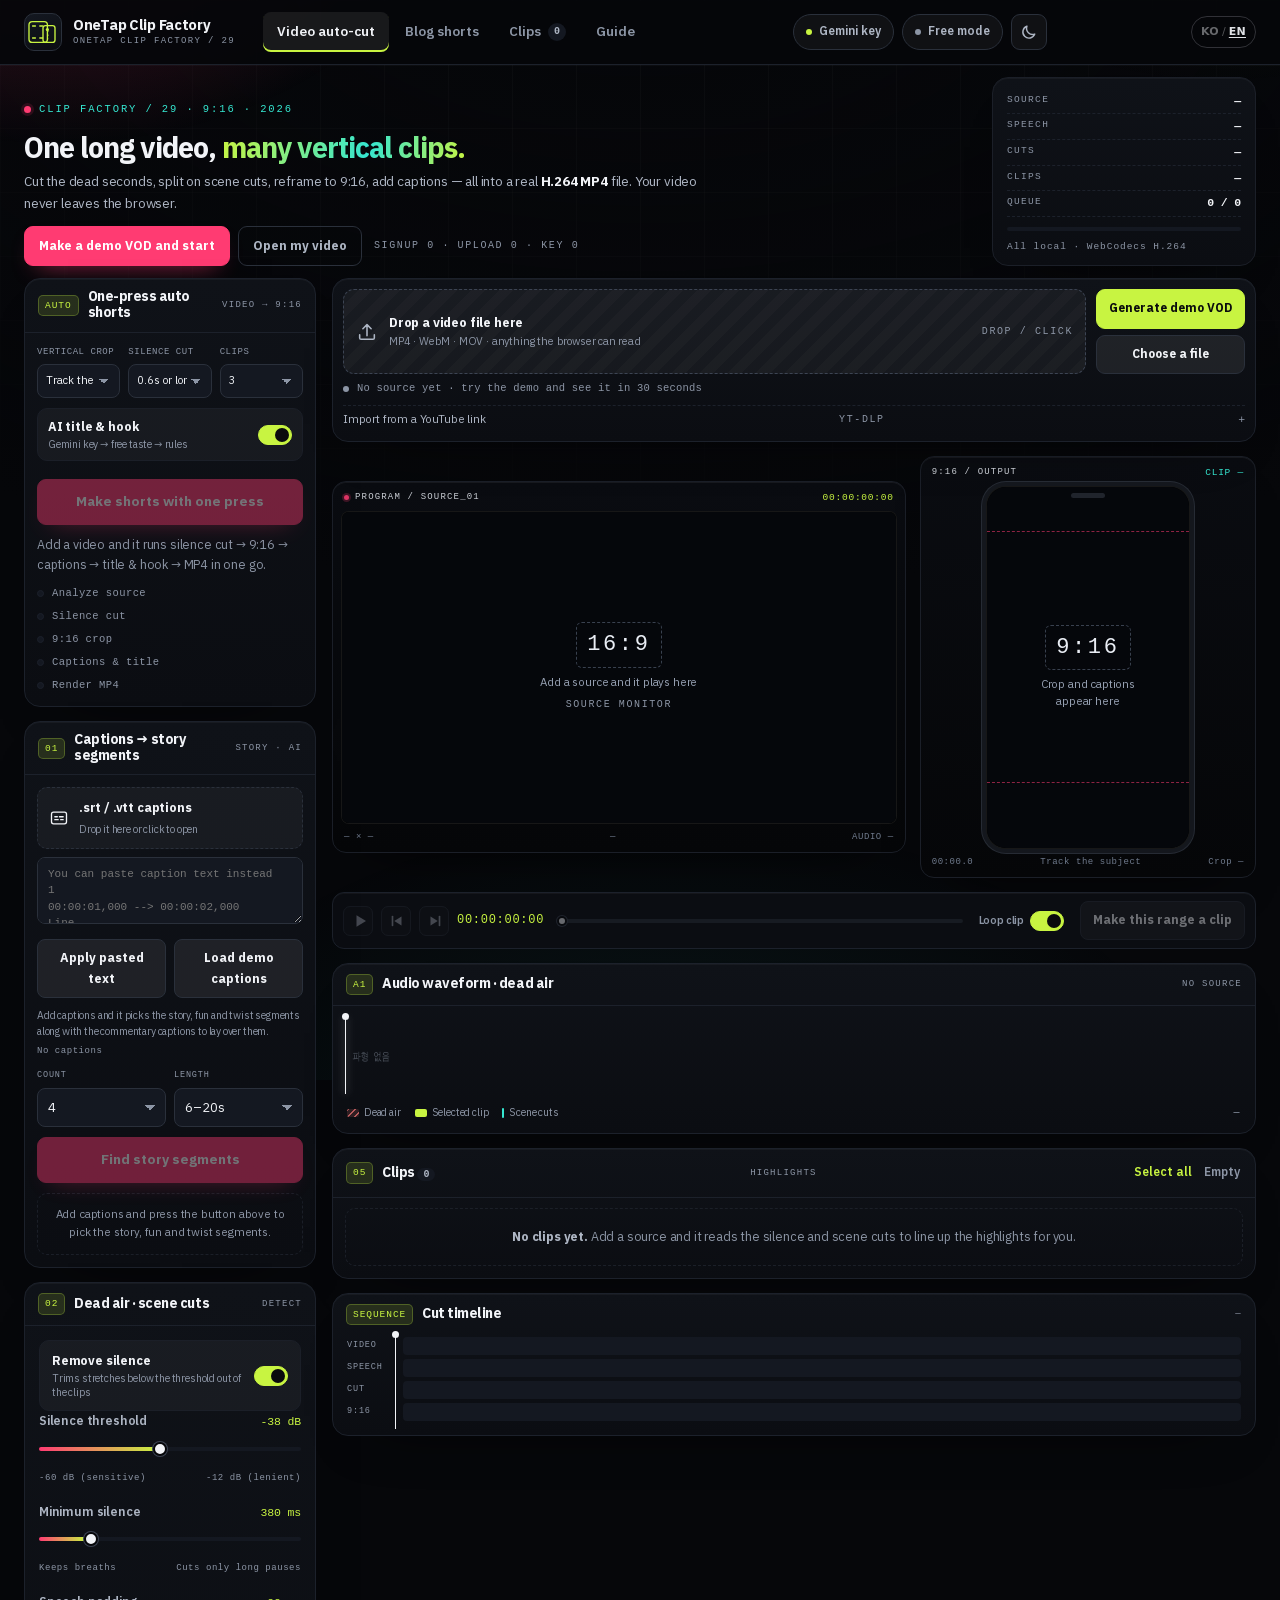
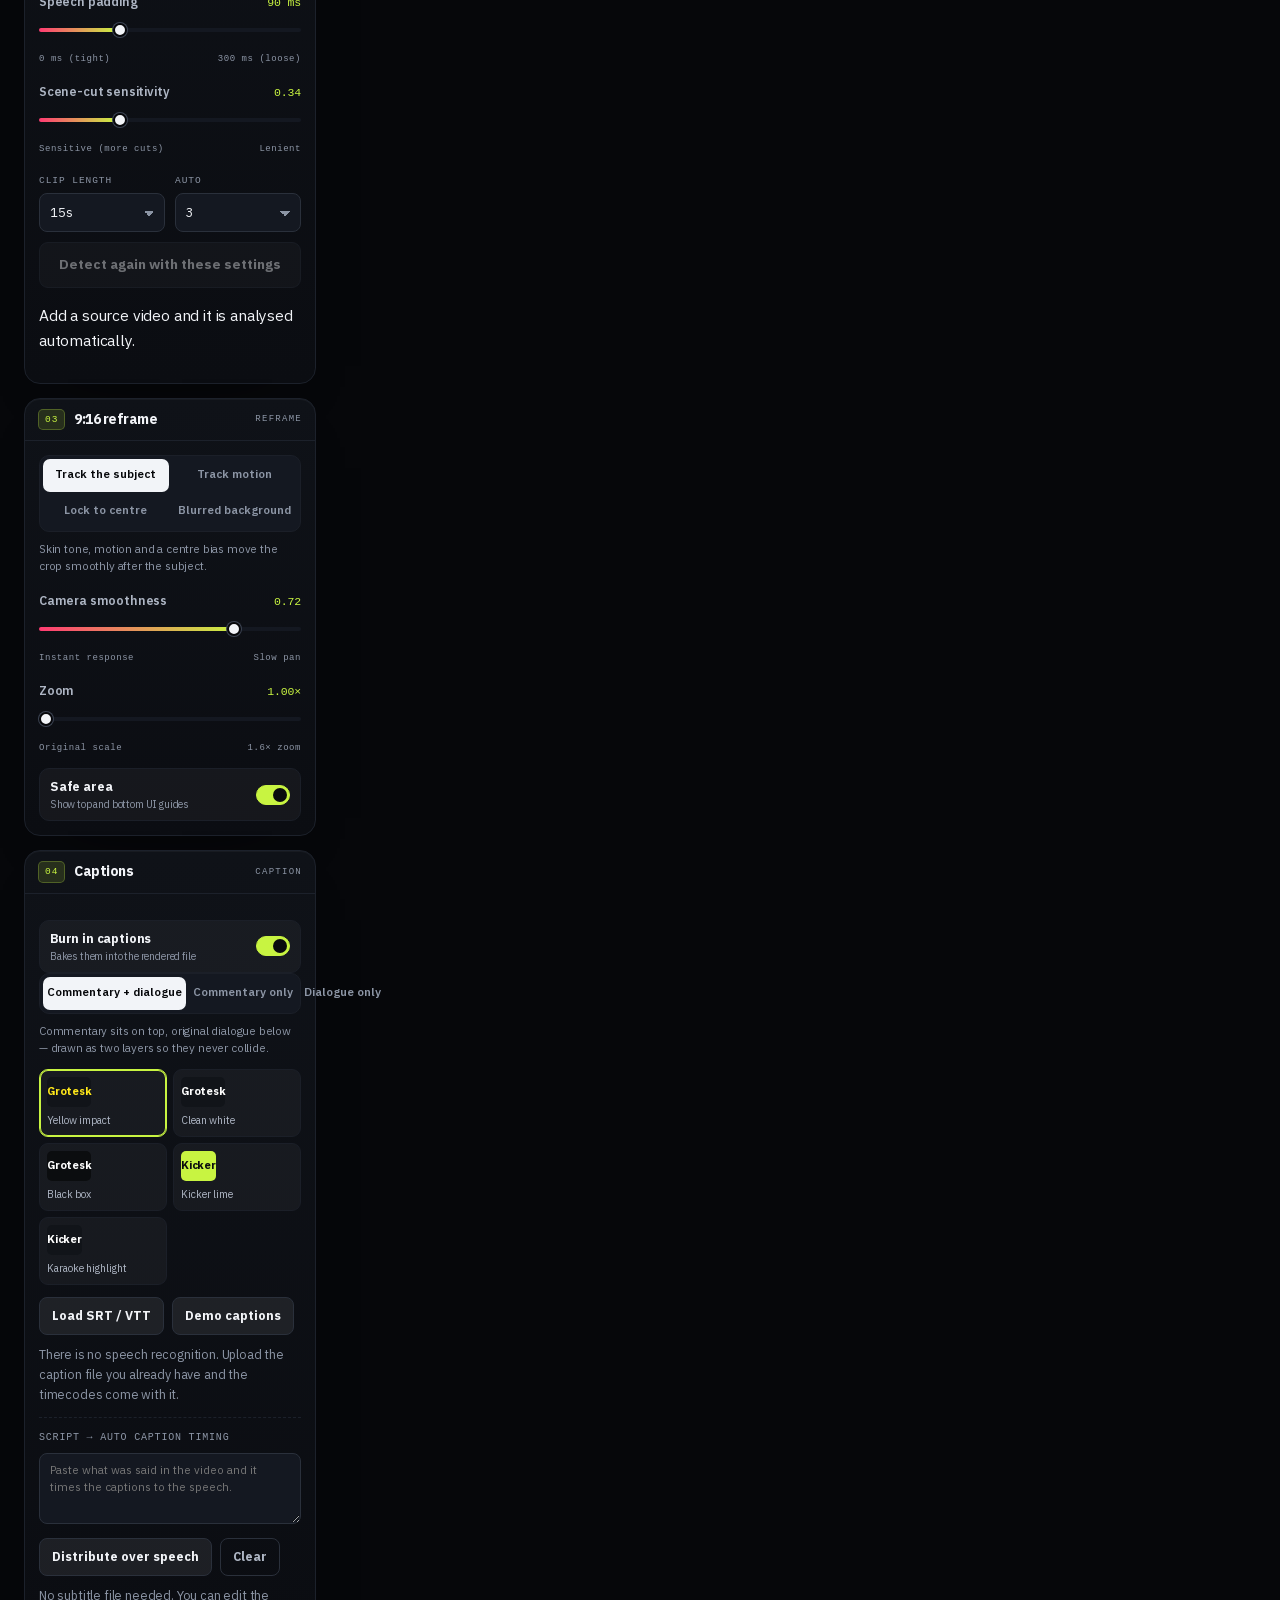
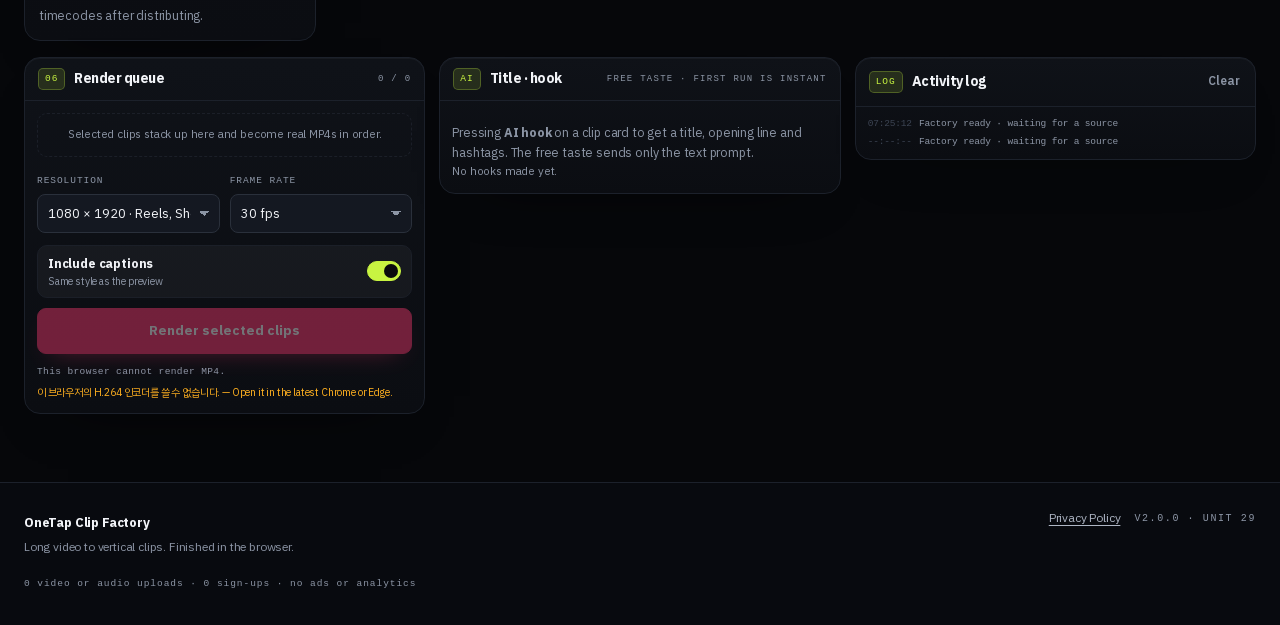
==== index.html @ bd042c99 "feat(v2): 영상 원버튼 자동컷 + 블로그→카드 쇼츠 - 모드 A(영상 자동컷): 무음 자동 컷·9:16(피사체/중앙/블러 배경)·대본→자막 배분·   카라오케 자막·AI 제" ====
<!DOCTYPE html>
<html lang="ko" data-theme="dark" data-design="factory-console.v1">
<head>
<meta charset="utf-8" />
<meta name="viewport" content="width=device-width, initial-scale=1, viewport-fit=cover" />
<title>원탭 클립 팩토리 — 영상 자동컷 · 블로그 → 9:16 숏폼 쇼츠</title>
<meta name="description" content="영상 하나면 무음 컷·9:16 리프레임·카라오케 자막까지 자동으로 9:16 숏폼 MP4 여러 개를, 블로그 URL 하나면 5장면 카드 쇼츠를 만들어 주는 브라우저 완결 도구. 내 무료 Gemini 키·Fish Audio 성우 더빙은 선택. 가입 없음, 영상 서버 전송 없음." />
<meta name="theme-color" content="#06070A" />
<meta name="color-scheme" content="dark light" />
<link rel="canonical" href="https://marcj81.github.io/onetap-clip-factory/" />
<link rel="icon" href="favicon.svg" type="image/svg+xml" />
<link rel="stylesheet" href="styles.css" />
<script type="application/ld+json">
{"@context":"https://schema.org","@type":"WebApplication","name":"원탭 클립 팩토리","applicationCategory":"MultimediaApplication","operatingSystem":"Web","offers":{"@type":"Offer","price":"0","priceCurrency":"KRW"},"description":"긴 영상을 무음 제거·장면 컷 감지·9:16 피사체 추적 리프레임·자막과 함께 여러 개의 숏폼 MP4(H.264)로 뽑는 브라우저 완결 도구. 자막을 넣으면 AI가 스토리·재미 구간을 추천하고 해설 자막을 새로 쓰며, 서버 전송 없이 동작합니다.","inLanguage":"ko"}
</script>
</head>
<body>
<a class="skip-link" href="#main">본문으로 바로가기</a>

<header class="topbar">
  <div class="topbar-inner">
    <a class="brand" href="#factory" data-tab-link="factory" aria-label="원탭 클립 팩토리 홈">
      <span class="brand-mark" aria-hidden="true">
        <svg viewBox="0 0 40 40" width="32" height="32">
          <rect x="2.5" y="7" width="23" height="26" rx="4" fill="none" stroke="currentColor" stroke-width="1.7" />
          <rect x="20" y="12" width="15" height="21" rx="3" fill="none" stroke="currentColor" stroke-width="1.7" />
          <path d="M7 12.5h3.5M7 27.5h3.5M16 12.5h3.5M16 27.5h3.5" stroke="currentColor" stroke-width="1.7" stroke-linecap="round" />
          <path d="M26 18v11" stroke="currentColor" stroke-width="1.4" stroke-dasharray="2 3" />
          <circle cx="25.5" cy="17" r="2" fill="currentColor" />
        </svg>
      </span>
      <span class="brand-text">
        <strong>원탭 클립 팩토리</strong>
        <small>ONETAP CLIP FACTORY / 29</small>
      </span>
    </a>

    <nav class="tabs" role="tablist" aria-label="주요 화면">
      <button class="tab is-active" role="tab" aria-selected="true" aria-controls="view-factory" id="tab-factory" data-tab="factory">영상 자동컷</button>
      <button class="tab" role="tab" aria-selected="false" aria-controls="view-blog" id="tab-blog" data-tab="blog">블로그 쇼츠</button>
      <button class="tab" role="tab" aria-selected="false" aria-controls="view-clips" id="tab-clips" data-tab="clips">클립 <span class="tab-count" id="tab-clip-count">0</span></button>
      <button class="tab" role="tab" aria-selected="false" aria-controls="view-guide" id="tab-guide" data-tab="guide">가이드</button>
    </nav>

    <div class="top-actions">
      <button type="button" class="pro-badge key-badge" id="btn-gemini" aria-haspopup="dialog" title="내 무료 Gemini 키">
        <span class="dot" aria-hidden="true"></span>
        <span id="gemini-badge-label">Gemini 키</span>
      </button>
      <button type="button" class="pro-badge" id="btn-pro-badge" aria-haspopup="dialog" title="Pro 연결 상태">
        <span class="dot" aria-hidden="true"></span>
        <span id="pro-badge-label">무료 모드</span>
      </button>
      <button type="button" class="icon-btn" id="btn-theme" aria-label="라이트 모드로 전환" title="라이트/다크">
        <svg class="ico-sun" viewBox="0 0 20 20" width="18" height="18" aria-hidden="true"><circle cx="10" cy="10" r="3.6" fill="none" stroke="currentColor" stroke-width="1.6"/><path d="M10 2v2M10 16v2M2 10h2M16 10h2M4.3 4.3l1.4 1.4M14.3 14.3l1.4 1.4M15.7 4.3l-1.4 1.4M5.7 14.3l-1.4 1.4" stroke="currentColor" stroke-width="1.5" stroke-linecap="round"/></svg>
        <svg class="ico-moon" viewBox="0 0 20 20" width="18" height="18" aria-hidden="true"><path d="M16.4 12.3A6.8 6.8 0 0 1 7.7 3.6a6.8 6.8 0 1 0 8.7 8.7z" fill="none" stroke="currentColor" stroke-width="1.6" stroke-linejoin="round"/></svg>
      </button>
    </div>
  </div>
</header>

<main id="main" tabindex="-1">

  <!-- ══════════════════════ 공장 ══════════════════════ -->
  <section class="view is-active" id="view-factory" role="tabpanel" aria-labelledby="tab-factory">

    <div class="factory-head">
      <div class="head-copy">
        <p class="kicker"><span class="live-dot" aria-hidden="true"></span> CLIP FACTORY / 29 · 9:16 · 2026</p>
        <h1>긴 영상 하나, <em>세로 클립 여러 개.</em></h1>
        <p class="lead">죽은 초를 지우고, 장면 컷으로 나누고, 9:16으로 따라잡고, 자막까지 — 실제 <strong>H.264 MP4</strong>로. 영상은 브라우저를 떠나지 않습니다.</p>
        <div class="head-cta">
          <button type="button" class="btn btn-primary" id="btn-demo-hero">데모 VOD 만들고 시작</button>
          <button type="button" class="btn btn-ghost" id="btn-pick-hero">내 영상 열기</button>
          <span class="mono-label">SIGNUP 0 · UPLOAD 0 · KEY 0</span>
        </div>
      </div>

      <div class="head-ticker" aria-hidden="true">
        <div class="ticker-row"><span>SOURCE</span><b id="tick-source">—</b></div>
        <div class="ticker-row"><span>SPEECH</span><b id="tick-speech">—</b></div>
        <div class="ticker-row"><span>CUTS</span><b id="tick-cuts">—</b></div>
        <div class="ticker-row"><span>CLIPS</span><b id="tick-clips">—</b></div>
        <div class="ticker-row"><span>QUEUE</span><b id="tick-queue">0 / 0</b></div>
        <div class="ticker-bar"><i id="tick-bar"></i></div>
        <p class="ticker-note">전 과정 로컬 · WebCodecs H.264</p>
      </div>
    </div>

    <div class="workbench">

      <!-- ── 왼쪽 레일 ── -->
      <aside class="rail" aria-label="자동·스토리·감지·리프레임·자막 설정">

        <section class="panel auto-panel" id="panel-auto">
          <header class="panel-head">
            <span class="panel-no">AUTO</span>
            <h2>원버튼 자동 쇼츠</h2>
            <span class="panel-tag" id="auto-tag">영상 → 9:16</span>
          </header>
          <div class="panel-body">
            <div class="auto-grid">
              <label class="mini-field" for="sel-auto-crop">
                <span>세로 크롭</span>
                <select id="sel-auto-crop">
                  <option value="subject" selected>피사체 추적</option>
                  <option value="center">중앙 고정</option>
                  <option value="blur">블러 배경</option>
                </select>
              </label>
              <label class="mini-field" for="sel-auto-silence">
                <span>무음 컷</span>
                <select id="sel-auto-silence">
                  <option value="0">자르지 않음</option>
                  <option value="400">0.4초 이상</option>
                  <option value="600" selected>0.6초 이상</option>
                  <option value="1000">1.0초 이상</option>
                </select>
              </label>
              <label class="mini-field" for="sel-auto-count">
                <span>클립 수</span>
                <select id="sel-auto-count">
                  <option value="2">2개</option>
                  <option value="3" selected>3개</option>
                  <option value="5">5개</option>
                </select>
              </label>
            </div>
            <label class="switch-row compact" for="tg-auto-ai">
              <span class="switch-copy"><strong>AI 제목·훅</strong><small>Gemini 키 → 무료 맛보기 → 규칙</small></span>
              <input type="checkbox" id="tg-auto-ai" class="switch" checked />
              <span class="switch-ui" aria-hidden="true"></span>
            </label>
            <button type="button" class="btn btn-primary btn-block" id="btn-auto-run" disabled>원버튼으로 쇼츠 만들기</button>
            <p class="hint" id="auto-hint">영상을 넣으면 무음 컷 → 9:16 → 자막 → 제목·훅 → MP4까지 한 번에 갑니다.</p>
            <ol class="auto-steps" id="auto-steps">
              <li data-step="analyze"><i aria-hidden="true"></i><span>원본 분석</span></li>
              <li data-step="cut"><i aria-hidden="true"></i><span>무음 컷</span></li>
              <li data-step="crop"><i aria-hidden="true"></i><span>9:16 크롭</span></li>
              <li data-step="text"><i aria-hidden="true"></i><span>자막·제목·훅</span></li>
              <li data-step="render"><i aria-hidden="true"></i><span>MP4 렌더</span></li>
            </ol>
          </div>
        </section>

        <section class="panel story-panel" id="panel-story">
          <header class="panel-head">
            <span class="panel-no">01</span>
            <h2>자막 → 스토리 구간</h2>
            <span class="panel-tag" id="story-tag">STORY · AI</span>
          </header>
          <div class="panel-body">
            <div class="story-drop" id="story-drop" tabindex="0" role="button" aria-label="자막 파일 열기. 클릭하거나 .srt·.vtt 파일을 끌어다 놓으세요.">
              <svg viewBox="0 0 24 24" width="20" height="20" aria-hidden="true"><rect x="3" y="5" width="18" height="14" rx="2.5" fill="none" stroke="currentColor" stroke-width="1.6"/><path d="M7 14h4M14 14h3M7 10.5h3M12.5 10.5h4.5" stroke="currentColor" stroke-width="1.6" stroke-linecap="round"/></svg>
              <span class="dz-copy"><strong>.srt / .vtt 자막</strong><small>끌어다 놓기 · 눌러서 열기</small></span>
            </div>
            <input type="file" id="story-file" accept=".srt,.vtt,text/vtt,text/plain" hidden />
            <textarea id="story-text" rows="3" spellcheck="false" placeholder="자막 텍스트를 붙여넣어도 됩니다&#10;1&#10;00:00:01,000 --&gt; 00:00:02,000&#10;대사"></textarea>
            <div class="btn-row">
              <button type="button" class="btn btn-soft btn-sm" id="btn-story-text">붙여넣기 적용</button>
              <button type="button" class="btn btn-soft btn-sm" id="btn-story-demo">데모 자막 불러오기</button>
            </div>
            <p class="story-status" id="story-status">자막을 넣으면 스토리·재미·반전 구간과 그 위에 얹을 해설 자막을 함께 골라 줍니다.</p>
            <span class="story-sub" id="story-sub-state">자막 없음</span>
            <div class="field-row">
              <label class="mini-field" for="sel-story-count">
                <span>개수</span>
                <select id="sel-story-count">
                  <option value="3">3개</option>
                  <option value="4" selected>4개</option>
                  <option value="5">5개</option>
                  <option value="6">6개</option>
                </select>
              </label>
              <label class="mini-field" for="sel-story-len">
                <span>길이</span>
                <select id="sel-story-len">
                  <option value="short">4~10초</option>
                  <option value="normal" selected>6~20초</option>
                  <option value="long">10~30초</option>
                </select>
              </label>
            </div>
            <button type="button" class="btn btn-primary btn-block" id="btn-story-run" disabled>AI 스토리 구간 찾기</button>
            <p class="story-fallback" id="story-fallback" hidden>무료 AI를 쓰지 못해 자막 규칙으로 초안을 만들었습니다. 문장은 다듬어 쓰세요. <button type="button" class="link-btn" id="btn-story-pro">Pro 연결</button></p>
            <div class="story-actions" id="story-actions" hidden>
              <button type="button" class="btn btn-accent btn-sm" id="btn-story-apply-all">추천 4개 클립으로 담기</button>
              <button type="button" class="link-btn muted" id="btn-story-clear">지우기</button>
            </div>
            <div class="story-result" id="story-result">
              <div class="empty-state small"><p>자막을 넣고 버튼을 누르면 추천 구간이 여기에 나옵니다.</p></div>
            </div>
          </div>
        </section>

        <section class="panel" id="panel-detect">
          <header class="panel-head">
            <span class="panel-no">02</span>
            <h2>죽은 초 · 장면 컷</h2>
            <span class="panel-tag">DETECT</span>
          </header>
          <div class="panel-body">
            <label class="switch-row" for="tg-silence">
              <span class="switch-copy"><strong>무음 제거</strong><small>임계치 아래 구간을 클립에서 뺍니다</small></span>
              <input type="checkbox" id="tg-silence" class="switch" checked />
              <span class="switch-ui" aria-hidden="true"></span>
            </label>

            <div class="field">
              <div class="field-head"><label for="rg-silence">무음 임계치</label><output id="out-silence">-38 dB</output></div>
              <input type="range" id="rg-silence" min="-60" max="-12" step="1" value="-38" />
              <div class="field-foot"><span>-60 dB (예민)</span><span>-12 dB (둔감)</span></div>
            </div>

            <div class="field">
              <div class="field-head"><label for="rg-minside">최소 무음 길이</label><output id="out-minside">380 ms</output></div>
              <input type="range" id="rg-minside" min="200" max="1200" step="20" value="380" />
              <div class="field-foot"><span>숨소리는 살림</span><span>긴 침묵만 자름</span></div>
            </div>

            <div class="field">
              <div class="field-head"><label for="rg-pad">말소리 여백</label><output id="out-pad">90 ms</output></div>
              <input type="range" id="rg-pad" min="0" max="300" step="10" value="90" />
              <div class="field-foot"><span>0 ms (타이트)</span><span>300 ms (여유)</span></div>
            </div>

            <div class="field">
              <div class="field-head"><label for="rg-scene">장면 컷 감도</label><output id="out-scene">0.34</output></div>
              <input type="range" id="rg-scene" min="0.1" max="0.9" step="0.02" value="0.34" />
              <div class="field-foot"><span>예민 (컷 많음)</span><span>둔감</span></div>
            </div>

            <div class="field-row">
              <label class="mini-field" for="sel-target">
                <span>클립 길이</span>
                <select id="sel-target">
                  <option value="8000">8초</option>
                  <option value="15000" selected>15초</option>
                  <option value="25000">25초</option>
                  <option value="35000">35초</option>
                  <option value="45000">45초</option>
                </select>
              </label>
              <label class="mini-field" for="sel-count">
                <span>자동 선택</span>
                <select id="sel-count">
                  <option value="2">2개</option>
                  <option value="3" selected>3개</option>
                  <option value="5">5개</option>
                  <option value="8">8개</option>
                </select>
              </label>
            </div>

            <button type="button" class="btn btn-soft btn-block" id="btn-redetect" disabled>설정으로 다시 감지</button>
            <p class="detect-summary" id="detect-summary">원본을 넣으면 자동으로 분석합니다.</p>
          </div>
        </section>

        <section class="panel" id="panel-reframe">
          <header class="panel-head">
            <span class="panel-no">03</span>
            <h2>9:16 리프레임</h2>
            <span class="panel-tag">REFRAME</span>
          </header>
          <div class="panel-body">
            <div class="seg" role="radiogroup" aria-label="추적 방식" id="track-modes">
              <button type="button" class="seg-btn is-active" role="radio" aria-checked="true" data-mode="subject">피사체 추적</button>
              <button type="button" class="seg-btn" role="radio" aria-checked="false" data-mode="motion">움직임 추적</button>
              <button type="button" class="seg-btn" role="radio" aria-checked="false" data-mode="center">중앙 고정</button>
              <button type="button" class="seg-btn" role="radio" aria-checked="false" data-mode="blur">블러 배경</button>
            </div>
            <p class="mode-note" id="mode-note">피부톤 + 움직임 + 중앙 가중으로 크롭 중심을 부드럽게 따라갑니다.</p>

            <div class="field">
              <div class="field-head"><label for="rg-smooth">카메라 부드러움</label><output id="out-smooth">0.72</output></div>
              <input type="range" id="rg-smooth" min="0" max="0.95" step="0.01" value="0.72" />
              <div class="field-foot"><span>즉각 반응</span><span>느긋한 팬</span></div>
            </div>

            <div class="field">
              <div class="field-head"><label for="rg-zoom">줌</label><output id="out-zoom">1.00×</output></div>
              <input type="range" id="rg-zoom" min="1" max="1.6" step="0.02" value="1" />
              <div class="field-foot"><span>원본 그대로</span><span>1.6× 확대</span></div>
            </div>

            <label class="switch-row compact" for="tg-safe">
              <span class="switch-copy"><strong>안전 영역</strong><small>상·하단 UI 가림선</small></span>
              <input type="checkbox" id="tg-safe" class="switch" checked />
              <span class="switch-ui" aria-hidden="true"></span>
            </label>
          </div>
        </section>

        <section class="panel" id="panel-caption">
          <header class="panel-head">
            <span class="panel-no">04</span>
            <h2>자막</h2>
            <span class="panel-tag">CAPTION</span>
          </header>
          <div class="panel-body">
            <label class="switch-row compact" for="tg-captions">
              <span class="switch-copy"><strong>자막 굽기</strong><small>렌더 결과에 함께 넣습니다</small></span>
              <input type="checkbox" id="tg-captions" class="switch" checked />
              <span class="switch-ui" aria-hidden="true"></span>
            </label>

            <div class="seg" id="caption-modes" role="radiogroup" aria-label="자막 표시 모드">
              <button type="button" class="seg-btn is-active" role="radio" aria-checked="true" data-cmode="both">해설+대사</button>
              <button type="button" class="seg-btn" role="radio" aria-checked="false" data-cmode="commentary">해설만</button>
              <button type="button" class="seg-btn" role="radio" aria-checked="false" data-cmode="dialogue">대사만</button>
            </div>
            <p class="mode-note" id="caption-mode-note">해설 자막은 위, 원본 대사는 아래 — 두 층이 겹치지 않게 따로 그립니다.</p>

            <div class="style-grid" id="caption-styles" role="radiogroup" aria-label="자막 스타일"></div>

            <div class="btn-row">
              <button type="button" class="btn btn-soft btn-sm" id="btn-srt-open">SRT / VTT 불러오기</button>
              <button type="button" class="btn btn-soft btn-sm" id="btn-demo-srt">데모 자막</button>
            </div>
            <input type="file" id="srt-input" accept=".srt,.vtt,text/plain" hidden />
            <p class="hint" id="caption-note">음성 인식은 넣지 않았습니다. 쓰던 자막 파일을 그대로 올리면 타임코드까지 살립니다.</p>

            <div class="script-box">
              <label class="script-label" for="ta-script">대본 → 자막 자동 배분</label>
              <textarea id="ta-script" rows="3" spellcheck="false" placeholder="영상에서 말한 대본을 붙여넣으면 말소리 구간에 맞춰 자막 타임코드를 만듭니다."></textarea>
              <div class="btn-row">
                <button type="button" class="btn btn-soft btn-sm" id="btn-script-apply">말소리 구간에 배분</button>
                <button type="button" class="btn btn-ghost btn-sm" id="btn-script-clear">지우기</button>
              </div>
              <p class="hint" id="script-status">자막 파일이 없어도 됩니다. 배분한 뒤 타임코드는 직접 고칠 수 있습니다.</p>
            </div>
          </div>
        </section>
      </aside>

      <!-- ── 가운데 스테이지 ── -->
      <div class="stage-col">

        <section class="panel source-bar" id="panel-source">
          <div class="source-main">
            <div class="dropzone" id="dropzone" tabindex="0" role="button" aria-label="영상 파일 열기. 클릭하거나 파일을 끌어다 놓으세요.">
              <svg viewBox="0 0 24 24" width="22" height="22" aria-hidden="true"><path d="M12 16V4m0 0L7.5 8.5M12 4l4.5 4.5" fill="none" stroke="currentColor" stroke-width="1.7" stroke-linecap="round" stroke-linejoin="round"/><path d="M4 15v3.5A1.5 1.5 0 0 0 5.5 20h13a1.5 1.5 0 0 0 1.5-1.5V15" fill="none" stroke="currentColor" stroke-width="1.7" stroke-linecap="round"/></svg>
              <span class="dz-copy"><strong>영상 파일을 떨어뜨리세요</strong><small>MP4 · WebM · MOV · 브라우저가 읽는 형식이면 됩니다</small></span>
              <span class="dz-hint mono-label">DROP / CLICK</span>
            </div>
            <div class="source-btns">
              <button type="button" class="btn btn-accent" id="btn-demo">데모 VOD 생성</button>
              <button type="button" class="btn btn-soft" id="btn-pick">파일 선택</button>
            </div>
          </div>
          <input type="file" id="file-input" accept="video/mp4,video/webm,video/quicktime,video/*" hidden />
          <div class="source-meta" id="src-meta">
            <span class="src-dot" aria-hidden="true"></span>
            <span id="src-state">아직 원본이 없습니다 · 데모로 30초 만에 확인해 보세요</span>
          </div>
          <div class="source-progress" id="src-progress" hidden><i id="src-progress-bar"></i></div>
          <details class="yt">
            <summary><span>유튜브 링크로 가져오기</span><span class="mono-label">yt-dlp</span></summary>
            <p class="hint">브라우저는 유튜브 영상을 직접 내려받을 수 없습니다(CORS·이용약관). 아래 명령을 내 컴퓨터 터미널에서 실행한 뒤, 받은 <code>.mp4</code>를 위 칸으로 끌어다 놓으세요. 이 앱은 링크를 전송하지 않습니다.</p>
            <div class="yt-row">
              <input type="url" id="yt-url" placeholder="https://www.youtube.com/watch?v=..." spellcheck="false" />
              <button type="button" class="btn btn-soft btn-sm" id="btn-copy-cmd">명령 복사</button>
            </div>
            <code class="cmd" id="yt-cmd">yt-dlp -f "bestvideo[ext=mp4]+bestaudio[ext=m4a]/best[ext=mp4]" --write-subs --write-auto-subs --sub-langs "ko.*,en.*" --convert-subs srt -o "%(title)s.%(ext)s" "https://www.youtube.com/watch?v=..."</code>
          </details>
        </section>

        <div class="monitors">
          <section class="monitor monitor-src" aria-label="원본 모니터">
            <header class="mon-head">
              <span class="mon-label"><span class="live-dot" aria-hidden="true"></span> PROGRAM / SOURCE_01</span>
              <span class="mon-tc" id="src-tc">00:00:00:00</span>
            </header>
            <div class="screen" id="src-screen" tabindex="0" role="button" aria-label="원본 모니터. 클릭하면 원본 모드로 돌아갑니다." title="클릭하면 원본 모드로 돌아갑니다">
              <video id="src-video" playsinline preload="auto" muted></video>
              <div class="screen-grid" aria-hidden="true"></div>
              <div class="screen-empty" id="screen-empty">
                <span class="empty-glyph" aria-hidden="true">16:9</span>
                <p>원본을 넣으면 여기서 재생됩니다</p>
                <span class="mono-label">SOURCE MONITOR</span>
              </div>
              <div class="crop-guide" id="src-crop-guide" hidden aria-hidden="true"><span>9:16 CROP</span></div>
              <span class="screen-badge" id="src-badge" hidden>LIVE</span>
            </div>
            <footer class="mon-foot">
              <span id="src-res">— × —</span>
              <span id="src-fmt">—</span>
              <span id="src-audio">AUDIO —</span>
            </footer>
          </section>

          <section class="monitor monitor-out" aria-label="9:16 프리뷰">
            <header class="mon-head">
              <span class="mon-label">9:16 / OUTPUT</span>
              <span class="mon-chip" id="out-clip">CLIP —</span>
            </header>
            <div class="phone">
              <div class="phone-screen">
                <canvas id="preview-canvas" width="540" height="960" role="img" aria-label="9:16 리프레임 미리보기"></canvas>
                <div class="preview-empty" id="preview-empty">
                  <span class="empty-glyph" aria-hidden="true">9:16</span>
                  <p>크롭과 자막이<br />여기서 보입니다</p>
                </div>
                <div class="safe-area" id="safe-area" aria-hidden="true"><i class="safe-top"></i><i class="safe-bottom"></i></div>
                <span class="phone-live" id="phone-live" hidden>● REC PREVIEW</span>
              </div>
              <div class="phone-notch" aria-hidden="true"></div>
            </div>
            <footer class="mon-foot">
              <span id="out-tc">00:00.0</span>
              <span id="out-mode">피사체 추적</span>
              <span id="out-crop">크롭 —</span>
            </footer>
          </section>
        </div>

        <div class="transport">
          <button type="button" class="icon-btn play" id="btn-play" aria-label="재생" disabled>
            <svg class="ico-play" viewBox="0 0 20 20" width="20" height="20" aria-hidden="true"><path d="M6.5 4.2v11.6L16 10z" fill="currentColor"/></svg>
            <svg class="ico-pause" viewBox="0 0 20 20" width="20" height="20" aria-hidden="true"><path d="M5.5 4.5h3v11h-3zM11.5 4.5h3v11h-3z" fill="currentColor"/></svg>
          </button>
          <button type="button" class="icon-btn" id="btn-prev-cut" aria-label="이전 컷으로" title="이전 컷" disabled>
            <svg viewBox="0 0 20 20" width="18" height="18" aria-hidden="true"><path d="M15 5v10L7 10z" fill="currentColor"/><path d="M5 5v10" stroke="currentColor" stroke-width="1.8" stroke-linecap="round"/></svg>
          </button>
          <button type="button" class="icon-btn" id="btn-next-cut" aria-label="다음 컷으로" title="다음 컷" disabled>
            <svg viewBox="0 0 20 20" width="18" height="18" aria-hidden="true"><path d="M5 5v10l8-5z" fill="currentColor"/><path d="M15 5v10" stroke="currentColor" stroke-width="1.8" stroke-linecap="round"/></svg>
          </button>
          <div class="transport-tc" id="tc-main">00:00:00:00</div>
          <div class="transport-mid">
            <input type="range" id="scrub" min="0" max="1000" value="0" step="1" aria-label="재생 위치" disabled />
          </div>
          <label class="switch-row inline" for="tg-loop">
            <span class="switch-copy"><strong>클립 반복</strong></span>
            <input type="checkbox" id="tg-loop" class="switch" checked />
            <span class="switch-ui" aria-hidden="true"></span>
          </label>
          <button type="button" class="btn btn-soft btn-sm" id="btn-add-clip" disabled>이 구간을 클립으로</button>
        </div>

        <section class="panel wave-panel" aria-label="오디오 파형과 컷">
          <header class="panel-head">
            <span class="panel-no">A1</span>
            <h2>오디오 파형 · 죽은 초</h2>
            <span class="panel-tag" id="wave-state">원본 없음</span>
          </header>
          <div class="wave-wrap">
            <div id="waveform" aria-label="오디오 파형. 클릭하면 그 지점으로 이동합니다."></div>
            <div class="wave-overlay" id="wave-overlay" aria-hidden="true">
              <div class="silence-layer" id="silence-layer"></div>
              <div class="clip-layer" id="clip-layer"></div>
              <div class="cut-layer" id="cut-layer"></div>
              <div class="wave-playhead" id="wave-playhead"></div>
            </div>
          </div>
          <div class="wave-legend">
            <span><i class="lg lg-silence"></i>죽은 초</span>
            <span><i class="lg lg-clip"></i>선택 클립</span>
            <span><i class="lg lg-cut"></i>장면 컷</span>
            <span class="legend-right mono-label" id="wave-meta">—</span>
          </div>
        </section>

        <section class="panel clip-strip" aria-label="추출된 클립">
          <header class="panel-head">
            <span class="panel-no">05</span>
            <h2>클립 <span class="count-pill" id="clip-count">0</span></h2>
            <span class="panel-tag">HIGHLIGHTS</span>
            <div class="head-actions">
              <button type="button" class="link-btn" id="btn-select-all">전체 선택</button>
              <button type="button" class="link-btn muted" id="btn-clear-clips">비우기</button>
            </div>
          </header>
          <div class="clip-cards" id="clip-cards">
            <div class="empty-state" id="clips-empty">
              <p><strong>아직 클립이 없습니다.</strong> 원본을 넣으면 무음과 장면 컷을 읽어 하이라이트를 자동으로 골라 둡니다.</p>
            </div>
          </div>
        </section>

        <section class="panel timeline-panel" aria-label="컷 타임라인">
          <header class="panel-head">
            <span class="panel-no">SEQUENCE</span>
            <h2>컷 타임라인</h2>
            <span class="panel-tag" id="tl-meta">—</span>
          </header>
          <div class="timeline" id="timeline">
            <div class="tl-lane" data-lane="video"><span class="tl-label">VIDEO</span><div class="tl-track" id="tl-video"></div></div>
            <div class="tl-lane" data-lane="speech"><span class="tl-label">SPEECH</span><div class="tl-track" id="tl-speech"></div></div>
            <div class="tl-lane" data-lane="cut"><span class="tl-label">CUT</span><div class="tl-track" id="tl-cut"></div></div>
            <div class="tl-lane" data-lane="out"><span class="tl-label">9:16</span><div class="tl-track" id="tl-out"></div></div>
            <div class="tl-playhead" id="tl-playhead"><span></span></div>
          </div>
        </section>
      </div>

      <!-- ── 오른쪽 큐 ── -->
      <aside class="queue-col" aria-label="렌더 큐와 기록">
        <section class="panel render-panel">
          <header class="panel-head">
            <span class="panel-no">06</span>
            <h2>렌더 큐</h2>
            <span class="panel-tag" id="queue-count">0 / 0</span>
          </header>
          <div class="panel-body">
            <div class="render-list" id="render-list">
              <div class="empty-state small"><p>선택한 클립이 여기에 쌓입니다. 순서대로 실제 MP4가 만들어집니다.</p></div>
            </div>

            <div class="field-row">
              <label class="mini-field" for="sel-preset">
                <span>해상도</span>
                <select id="sel-preset"></select>
              </label>
              <label class="mini-field" for="sel-fps">
                <span>프레임</span>
                <select id="sel-fps">
                  <option value="30" selected>30 fps</option>
                  <option value="24">24 fps</option>
                </select>
              </label>
            </div>

            <label class="switch-row compact" for="tg-render-caption">
              <span class="switch-copy"><strong>자막 포함</strong><small>미리보기와 같은 스타일</small></span>
              <input type="checkbox" id="tg-render-caption" class="switch" checked />
              <span class="switch-ui" aria-hidden="true"></span>
            </label>

            <button type="button" class="btn btn-primary btn-block" id="btn-render" disabled>선택 클립 렌더</button>
            <button type="button" class="btn btn-ghost btn-block" id="btn-cancel-render" hidden>렌더 취소</button>
            <button type="button" class="btn btn-accent btn-block" id="btn-zip" hidden>완료된 클립 ZIP으로 받기</button>
            <p class="render-summary" id="render-summary">H.264 · MP4 · 브라우저에서 인코딩</p>
            <div class="cap-note" id="cap-note">이 브라우저의 인코더를 확인하는 중…</div>
          </div>
        </section>

        <section class="panel ai-panel">
          <header class="panel-head">
            <span class="panel-no">AI</span>
            <h2>제목 · 훅</h2>
            <span class="panel-tag" id="ai-badge">무료 맛보기</span>
          </header>
          <div class="panel-body">
            <p class="hint" id="ai-hint">클립 카드의 <strong>AI 훅</strong>을 누르면 제목·첫 문장·해시태그를 만듭니다. 무료 맛보기는 텍스트 프롬프트만 전송합니다.</p>
            <div class="ai-out" id="ai-out" aria-live="polite">
              <p class="ai-placeholder">아직 만든 훅이 없습니다.</p>
            </div>
          </div>
        </section>

        <section class="panel log-panel">
          <header class="panel-head">
            <span class="panel-no">LOG</span>
            <h2>작업 기록</h2>
            <div class="head-actions"><button type="button" class="link-btn muted" id="btn-clear-log">지우기</button></div>
          </header>
          <ol class="log-list" id="log-list" aria-live="polite">
            <li class="log-item"><span class="log-time">--:--:--</span><span>공장 준비 완료 · 원본을 기다립니다</span></li>
          </ol>
        </section>
      </aside>
    </div>
  </section>

  <!-- ══════════════════════ 클립 ══════════════════════ -->
  <section class="view" id="view-clips" role="tabpanel" aria-labelledby="tab-clips" hidden>
    <div class="page-head">
      <div>
        <p class="kicker">CLIP SHEET</p>
        <h1>클립 다듬기</h1>
        <p class="lead narrow">제목·훅을 고치고, 자막 타임코드를 직접 손보고, 렌더할 클립만 남기세요.</p>
      </div>
      <div class="page-head-actions">
        <button type="button" class="btn btn-soft" id="btn-clips-to-factory">공장으로</button>
        <button type="button" class="btn btn-primary" id="btn-clips-render">선택 클립 렌더</button>
      </div>
    </div>

    <div class="clip-sheet">
      <section class="panel clip-editor-panel">
        <header class="panel-head">
          <span class="panel-no">CLIPS</span>
          <h2>클립 목록</h2>
          <span class="panel-tag" id="sheet-count">0</span>
        </header>
        <div class="sheet-list" id="sheet-list">
          <div class="empty-state"><p>아직 클립이 없습니다. 공장에서 원본을 분석하세요.</p></div>
        </div>
      </section>

      <section class="panel cue-panel">
        <header class="panel-head">
          <span class="panel-no">T1</span>
          <h2>자막 편집</h2>
          <span class="panel-tag" id="cue-count">0 큐</span>
        </header>
        <div class="panel-body">
          <div class="cue-tools">
            <button type="button" class="btn btn-soft btn-sm" id="btn-cue-add">+ 큐 추가</button>
            <button type="button" class="btn btn-soft btn-sm" id="btn-srt-export">SRT 내려받기</button>
            <button type="button" class="btn btn-soft btn-sm" id="btn-cue-demo">데모 자막</button>
            <button type="button" class="btn btn-soft btn-sm" id="btn-cue-shift">+0.5초 밀기</button>
            <span class="cue-status" id="cue-status">자막 없음</span>
          </div>
          <div class="cue-list" id="cue-list">
            <div class="empty-state small"><p>SRT/VTT를 올리거나, 데모 자막을 불러오세요.</p></div>
          </div>
          <details class="srt-box">
            <summary>SRT 원문으로 고치기</summary>
            <textarea id="cue-srt" rows="10" spellcheck="false" placeholder="1&#10;00:00:00,000 --> 00:00:02,000&#10;자막 문장"></textarea>
            <div class="btn-row">
              <button type="button" class="btn btn-soft btn-sm" id="btn-srt-apply">원문 적용</button>
              <button type="button" class="btn btn-ghost btn-sm" id="btn-srt-refresh">목록에서 다시 만들기</button>
            </div>
          </details>
        </div>
      </section>

      <section class="panel comm-panel">
        <header class="panel-head">
          <span class="panel-no">T2</span>
          <h2>AI 해설 자막</h2>
          <span class="panel-tag" id="comm-count">0 큐</span>
        </header>
        <div class="panel-body">
          <div class="cue-tools">
            <button type="button" class="btn btn-soft btn-sm" id="btn-comm-add">+ 큐 추가</button>
            <button type="button" class="btn btn-soft btn-sm" id="btn-comm-regen">초안 다시 만들기</button>
            <label class="comm-style" for="sel-comm-style">
              <span>모양</span>
              <select id="sel-comm-style">
                <option value="badge" selected>배지</option>
                <option value="plain">외곽선</option>
              </select>
            </label>
            <span class="cue-status" id="comm-clip">클립 없음</span>
          </div>
          <p class="hint">스토리 추천으로 담은 클립에는 AI가 새로 쓴 해설 자막이, 나머지 클립에는 자막 대사로 만든 초안이 붙습니다. 문장을 고치면 미리보기·MP4에 그대로 반영됩니다.</p>
          <div class="comm-list" id="comm-list">
            <div class="empty-state small"><p>클립을 고르면 해설 자막이 여기에 나옵니다.</p></div>
          </div>
        </div>
      </section>
    </div>
  </section>

  <!-- ══════════════════════ 블로그 → 쇼츠 ══════════════════════ -->
  <section class="view" id="view-blog" role="tabpanel" aria-labelledby="tab-blog" hidden>
    <div class="page-head blog-head">
      <div>
        <p class="kicker"><span class="live-dot" aria-hidden="true"></span> BLOG → SHORTS · 9:16</p>
        <h1>블로그 글 하나, <em>카드 쇼츠 하나.</em></h1>
        <p class="lead narrow">URL이나 본문을 넣으면 5장면 대본·화면 제목·자막·더빙을 만들고, 실제 H.264 MP4로 뽑습니다. 막힌 블로그는 붙여넣기로 바로 넘어갑니다.</p>
      </div>
      <div class="page-head-actions">
        <button type="button" class="btn btn-soft" id="btn-blog-demo">샘플 글로 체험</button>
        <button type="button" class="btn btn-primary" id="btn-blog-top-render">9:16 MP4 렌더</button>
      </div>
    </div>

    <div class="blog-grid">
      <aside class="blog-rail">
        <section class="panel" id="panel-blog-source">
          <header class="panel-head">
            <span class="panel-no">01</span>
            <h2>글 가져오기</h2>
            <span class="panel-tag" id="blog-src-tag">URL · 붙여넣기</span>
          </header>
          <div class="panel-body">
            <div class="url-row">
              <input type="url" id="blog-url" placeholder="https://blog.naver.com/아이디/글번호" spellcheck="false" />
              <button type="button" class="btn btn-soft btn-sm" id="btn-blog-fetch">읽기</button>
            </div>
            <p class="hint" id="blog-fetch-note">무료 읽기 프록시(r.jina.ai)로 제목·본문·사진을 가져옵니다. 막히면 아래에 본문을 붙여넣으세요.</p>
            <label class="script-label" for="blog-text">본문 붙여넣기 <span class="mono-label">CTRL+V</span></label>
            <textarea id="blog-text" rows="6" spellcheck="false" placeholder="블로그 글을 그대로 붙여넣으세요. 첫 줄은 제목으로 씁니다."></textarea>
            <div class="btn-row">
              <button type="button" class="btn btn-soft btn-sm" id="btn-blog-use">이 본문으로</button>
              <button type="button" class="btn btn-ghost btn-sm" id="btn-blog-clear">비우기</button>
            </div>
            <div class="blog-meta" id="blog-meta">아직 글이 없습니다.</div>
            <div class="blog-thumbs" id="blog-thumbs"></div>
            <input type="file" id="blog-images" accept="image/*" multiple hidden />
            <div class="btn-row">
              <button type="button" class="btn btn-ghost btn-sm" id="btn-blog-images">내 사진 넣기</button>
              <button type="button" class="btn btn-ghost btn-sm" id="btn-blog-pexels">Pexels로 찾기</button>
            </div>
            <label class="mini-field" for="inp-pexels-key" hidden id="pexels-field">
              <span>Pexels 무료 키</span>
              <input type="password" id="inp-pexels-key" autocomplete="off" placeholder="선택 · 넣으면 장면 사진을 찾아 줍니다" />
            </label>
            <label class="switch-row compact" for="tg-blog-images">
              <span class="switch-copy"><strong>글 사진 쓰기</strong><small>없으면 그라데이션 카드</small></span>
              <input type="checkbox" id="tg-blog-images" class="switch" checked />
              <span class="switch-ui" aria-hidden="true"></span>
            </label>
          </div>
        </section>

        <section class="panel" id="panel-blog-voice">
          <header class="panel-head">
            <span class="panel-no">02</span>
            <h2>목소리 · BGM</h2>
            <span class="panel-tag" id="tts-tag">무음 자막</span>
          </header>
          <div class="panel-body">
            <label class="mini-field" for="sel-tts">
              <span>더빙</span>
              <select id="sel-tts">
                <option value="silent" selected>무음 (자막 타이밍)</option>
                <option value="browser">브라우저 음성 (미리 듣기만)</option>
                <option value="fish">Fish Audio 성우 (내 키)</option>
              </select>
            </label>
            <div id="fish-fields" hidden>
              <label class="mini-field" for="inp-fish-key">
                <span>Fish 키</span>
                <input type="password" id="inp-fish-key" autocomplete="off" placeholder="Bearer 없이 키만" />
              </label>
              <div class="field-row">
                <label class="mini-field" for="sel-fish-model">
                  <span>모델</span>
                  <select id="sel-fish-model">
                    <option value="s2.1-pro-free" selected>s2.1-pro-free (무료)</option>
                    <option value="s2.1-pro">s2.1-pro</option>
                  </select>
                </label>
                <label class="mini-field" for="inp-fish-voice">
                  <span>보이스 ID</span>
                  <input type="text" id="inp-fish-voice" autocomplete="off" placeholder="선택" />
                </label>
              </div>
              <label class="mini-field" for="inp-fish-proxy">
                <span>프록시 주소 (선택)</span>
                <input type="url" id="inp-fish-proxy" placeholder="https://내-worker.workers.dev" spellcheck="false" />
              </label>
              <p class="hint" id="fish-note">브라우저에서 api.fish.audio로 직접 붙으면 CORS로 막힙니다. 내 프록시를 넣거나 무음 모드로 두세요.</p>
              <button type="button" class="btn btn-soft btn-sm" id="btn-tts-test">첫 장면 목소리 미리 듣기</button>
            </div>
            <label class="mini-field" for="sel-bgm">
              <span>BGM</span>
              <select id="sel-bgm">
                <option value="calm" selected>차분한 패드</option>
                <option value="beat">가벼운 비트</option>
                <option value="upload">내 파일</option>
                <option value="none">없음</option>
              </select>
            </label>
            <input type="file" id="bgm-file" accept="audio/*" hidden />
            <div class="field">
              <div class="field-head"><label for="rg-bgm">BGM 볼륨</label><output id="out-bgm">18%</output></div>
              <input type="range" id="rg-bgm" min="0" max="60" step="1" value="18" />
            </div>
            <label class="switch-row compact" for="tg-duck">
              <span class="switch-copy"><strong>말할 때 BGM 줄이기</strong><small>덕킹</small></span>
              <input type="checkbox" id="tg-duck" class="switch" checked />
              <span class="switch-ui" aria-hidden="true"></span>
            </label>
          </div>
        </section>

        <section class="panel" id="panel-blog-look">
          <header class="panel-head">
            <span class="panel-no">03</span>
            <h2>모양</h2>
            <span class="panel-tag">LOOK</span>
          </header>
          <div class="panel-body">
            <div class="seg" id="film-themes" role="radiogroup" aria-label="카드 테마"></div>
            <label class="mini-field" for="sel-film-caption">
              <span>자막 스타일</span>
              <select id="sel-film-caption"></select>
            </label>
            <div class="field-row">
              <label class="mini-field" for="sel-film-count">
                <span>장면 수</span>
                <select id="sel-film-count">
                  <option value="3">3장면</option>
                  <option value="4">4장면</option>
                  <option value="5" selected>5장면</option>
                  <option value="6">6장면</option>
                </select>
              </label>
              <label class="mini-field" for="sel-film-preset">
                <span>해상도</span>
                <select id="sel-film-preset"></select>
              </label>
            </div>
          </div>
        </section>
      </aside>

      <div class="blog-stage">
        <section class="panel film-script-panel">
          <header class="panel-head">
            <span class="panel-no">04</span>
            <h2>장면 대본</h2>
            <span class="panel-tag" id="film-script-tag">AI · Gemini</span>
            <div class="head-actions">
              <button type="button" class="link-btn" id="btn-film-ai">AI로 쓰기</button>
              <button type="button" class="link-btn muted" id="btn-film-local">규칙 초안</button>
            </div>
          </header>
          <div class="panel-body">
            <p class="hint" id="film-script-note">글을 넣고 AI로 쓰기를 누르면 장면마다 화면 제목·자막·사진 검색어를 만듭니다. AI가 없으면 규칙 초안이 나옵니다.</p>
            <div class="scene-list" id="scene-list">
              <div class="empty-state small"><p>글이 없습니다. 위에서 URL을 읽거나 본문을 붙여넣으세요.</p></div>
            </div>
          </div>
        </section>

        <section class="panel film-preview-panel">
          <header class="panel-head">
            <span class="panel-no">05</span>
            <h2>9:16 미리보기</h2>
            <span class="panel-tag" id="film-time">00:00 / 00:00</span>
          </header>
          <div class="panel-body film-preview-body">
            <div class="phone film-phone">
              <div class="phone-screen">
                <canvas id="film-canvas" width="540" height="960" role="img" aria-label="카드 쇼츠 9:16 미리보기"></canvas>
                <div class="preview-empty" id="film-empty">
                  <span class="empty-glyph" aria-hidden="true">9:16</span>
                  <p>글을 넣으면<br />여기서 재생됩니다</p>
                </div>
                <div class="safe-area show-safe" aria-hidden="true"><i class="safe-top"></i><i class="safe-bottom"></i></div>
              </div>
              <div class="phone-notch" aria-hidden="true"></div>
            </div>
            <div class="film-controls">
              <button type="button" class="icon-btn play" id="btn-film-play" aria-label="미리보기 재생" disabled>
                <svg class="ico-play" viewBox="0 0 20 20" width="20" height="20" aria-hidden="true"><path d="M6.5 4.2v11.6L16 10z" fill="currentColor"/></svg>
                <svg class="ico-pause" viewBox="0 0 20 20" width="20" height="20" aria-hidden="true"><path d="M5.5 4.5h3v11h-3zM11.5 4.5h3v11h-3z" fill="currentColor"/></svg>
              </button>
              <input type="range" id="film-scrub" min="0" max="1000" value="0" step="1" aria-label="미리보기 위치" disabled />
              <span class="mono-label" id="film-scene-chip">SCENE —</span>
            </div>
            <div class="film-render-row">
              <button type="button" class="btn btn-primary" id="btn-film-render" disabled>9:16 MP4 렌더</button>
              <button type="button" class="btn btn-ghost" id="btn-film-cancel" hidden>취소</button>
              <button type="button" class="btn btn-accent" id="btn-film-download" hidden>MP4 받기</button>
            </div>
            <p class="render-summary" id="film-render-summary">글 → 장면 대본 → MP4</p>
            <div class="cap-note" id="film-cap-note"></div>
          </div>
        </section>
      </div>
    </div>
  </section>

  <!-- ══════════════════════ 가이드 ══════════════════════ -->
  <section class="view" id="view-guide" role="tabpanel" aria-labelledby="tab-guide" hidden>
    <div class="page-head">
      <div>
        <p class="kicker">FIELD MANUAL</p>
        <h1>어떻게 도는가</h1>
        <p class="lead narrow">무엇을 실제로 계산하고, 무엇은 하지 않는지 그대로 적었습니다.</p>
      </div>
    </div>

    <div class="guide-grid">
      <section class="panel guide-card">
        <header class="panel-head"><span class="panel-no">01</span><h2>파이프라인</h2></header>
        <ol class="steps">
          <li><strong>읽기</strong><span>브라우저가 원본을 디코딩합니다. 파일은 어디로도 업로드되지 않습니다.</span></li>
          <li><strong>무음 찾기</strong><span>Web Audio로 20ms 단위 음량을 재고, 임계치 아래가 일정 시간 이어지면 죽은 초로 표시합니다.</span></li>
          <li><strong>장면 컷</strong><span>표본 프레임의 밝기 히스토그램이 급변하는 지점을 후보로 뽑습니다. 편집점이 아니라 후보입니다.</span></li>
          <li><strong>클립 계획</strong><span>남긴 구간을 목표 길이로 묶고, 가까운 장면 컷에 경계를 맞춥니다.</span></li>
          <li><strong>9:16 리프레임</strong><span>열별 피부톤·움직임·중앙 가중치로 크롭 중심을 정하고, 속도 제한을 둔 곡선으로 부드럽게 이동시킵니다.</span></li>
          <li><strong>렌더</strong><span>WebCodecs(H.264) + mediabunny로 프레임과 소리를 MP4에 먹싱합니다. AAC가 없는 브라우저는 Opus 오디오로 대체합니다.</span></li>
        </ol>
      </section>

      <section class="panel guide-card">
        <header class="panel-head"><span class="panel-no">02</span><h2>V2 · 두 가지 자동 모드</h2></header>
        <ol class="steps">
          <li><strong>영상 자동컷</strong><span>영상을 넣고 “원버튼으로 쇼츠 만들기”를 누르면 ① 소리·장면 분석 ② 설정한 길이(기본 0.6초) 이상 무음 컷 ③ 9:16 크롭(피사체·중앙·블러 배경) ④ 대본을 말소리 구간에 배분한 카라오케 자막 ⑤ 제목·훅 ⑥ MP4 렌더까지 자동으로 갑니다. 중간 결과는 카드에서 직접 고칠 수 있습니다.</span></li>
          <li><strong>블로그 → 쇼츠</strong><span>URL을 넣으면 읽기 프록시가 제목·본문·사진을 가져오고, AI(또는 규칙)가 5장면 대본을 씁니다. 장면마다 화면 제목·자막·사진을 붙이고, 캔번즈 줌·팬과 BGM 덕킹을 넣어 9:16 MP4로 뽑습니다.</span></li>
          <li><strong>더빙 3단</strong><span>무음(자막 타이밍, 0원) · 브라우저 음성(미리 듣기만) · Fish Audio 성우(s2.1-pro-free / s2.1-pro, 내 키). 브라우저 직접 호출이 CORS로 막히면 프록시 주소를 넣습니다.</span></li>
          <li><strong>GeminiCore</strong><span>내 무료 Gemini 키를 x-goog-api-key 헤더로 부르고, 모델이 없거나 429·503이면 다음 모델로 넘어갑니다. 키가 없으면 무료 맛보기 → 규칙 순서로 내려가므로 버튼이 먹통이 되지 않습니다.</span></li>
        </ol>
      </section>

      <section class="panel guide-card">
        <header class="panel-head"><span class="panel-no">03</span><h2>솔직한 한계</h2></header>
        <ul class="plain-list">
          <li>얼굴 인식 모델은 넣지 않았습니다. 피부톤·움직임 추적은 가볍고 빠르지만, 얼굴이 작거나 피부색이 배경과 비슷하면 중앙 쪽으로 돌아갑니다.</li>
          <li>음성 인식(자동 자막)은 없습니다. 쓰던 SRT/VTT를 올리거나, 대본을 붙여넣어 말소리 구간에 배분하세요. 배분은 글자 수 비례라 실제 발음과 몇백 ms 어긋날 수 있습니다.</li>
          <li>블로그 읽기는 공개 읽기 프록시에 기대므로, 막는 블로그는 붙여넣기로 넘어갑니다. 사진은 캔버스 오염을 막기 위해 이미지 프록시를 거칩니다.</li>
          <li>Fish Audio는 브라우저에서 직접 부르면 CORS로 막힙니다. 프록시(내 Worker)가 필요하고, 실패하면 무음 모드로 내려갑니다.</li>
          <li>장면 컷은 히스토그램 표본 기반이라, 화면이 서서히 밝아지는 구간은 놓칠 수 있습니다.</li>
          <li>유튜브 링크는 브라우저에서 직접 받을 수 없습니다. yt-dlp로 받은 파일을 끌어다 놓으세요.</li>
          <li>긴 영상은 프레임 표본을 최대 260개로 제한합니다(파형은 전체를 계산).</li>
        </ul>
      </section>

      <section class="panel guide-card">
        <header class="panel-head"><span class="panel-no">04</span><h2>YouTube에서 가져오기</h2></header>
        <p class="hint">내 컴퓨터에 <code>yt-dlp</code>가 있다면 아래 한 줄이면 영상과 자막(.srt)을 함께 받습니다. 받은 파일을 공장에 끌어다 놓으세요.</p>
        <code class="cmd block">yt-dlp -f "bestvideo[ext=mp4]+bestaudio[ext=m4a]/best[ext=mp4]" --write-subs --write-auto-subs --sub-langs "ko.*,en.*" --convert-subs srt -o "%(title)s.%(ext)s" "https://www.youtube.com/watch?v=..."</code>
        <p class="hint">자막이 따로 안 나오면 <code>--sub-langs ko</code>를 빼고 다시 받아 보세요. 자동 생성 자막이 없으면 직접 만든 자막을 올리면 됩니다.</p>
        <p class="hint">영상 소유자의 권리를 확인하고, 허락된 범위에서만 쓰세요. 이 앱은 링크를 어디로도 보내지 않습니다.</p>
      </section>

      <section class="panel guide-card">
        <header class="panel-head"><span class="panel-no">05</span><h2>개인정보</h2></header>
        <p class="hint">영상·음성은 브라우저 메모리에서만 처리되고 서버로 전송되지 않습니다. 무료 AI 맛보기나 Gemini 키를 쓸 때는 자막·본문에서 뽑은 텍스트 프롬프트만 전송됩니다. 블로그 사진은 읽기·이미지 프록시를 거쳐 표시만 됩니다.</p>
        <p class="hint">Pro 키는 탭의 sessionStorage에만 저장되고, 연결한 제공자에게 브라우저에서 직접 요청합니다. Gemini·Fish 키도 기본은 sessionStorage이고, '이 브라우저에 기억'을 고른 경우에만 localStorage에 남습니다.</p>
        <p><a href="privacy.html">개인정보 처리방침 전문</a></p>
      </section>

      <section class="panel guide-card">
        <header class="panel-head"><span class="panel-no">06</span><h2>라이선스</h2></header>
        <ul class="plain-list mono-small">
          <li>mediabunny 1.66.2 — MPL-2.0</li>
          <li>wavesurfer.js — BSD-3-Clause</li>
          <li>JSZip — MIT</li>
          <li>IBM Plex Sans KR — SIL Open Font License 1.1</li>
          <li>Pro API 커넥터 · 무료 AI 클라이언트 — 이 앱의 자체 코드</li>
        </ul>
        <p class="hint">모든 라이브러리는 <code>assets/vendor/</code>에 로컬로 들어 있어, 첫 화면에서 외부 요청이 0건입니다.</p>
      </section>
    </div>
  </section>
</main>

<footer class="footer">
  <div class="footer-inner">
    <div class="footer-brand">
      <strong>원탭 클립 팩토리</strong>
      <p>긴 영상을 세로 클립으로. 브라우저에서 끝.</p>
    </div>
    <div class="footer-links">
      <a href="privacy.html" id="footer-privacy">개인정보 처리방침</a>
      <span class="mono-label">v2.0.0 · 29호기</span>
    </div>
    <p class="footer-note">영상·음성 서버 전송 0건 · 가입 0 · 광고·분석 도구 없음</p>
  </div>
</footer>

<div class="toast-root" id="toast-root" aria-live="polite"></div>
<div id="pro-modal-host"></div>

<div class="modal-host" id="gemini-modal" hidden>
  <div class="modal-back" data-close="1"></div>
  <div class="modal-card" role="dialog" aria-modal="true" aria-labelledby="gemini-title">
    <header class="modal-head">
      <div>
        <h2 id="gemini-title">내 무료 Gemini 키</h2>
        <p class="hint">키는 이 브라우저에만 저장되고, 텍스트만 Google로 갑니다. 영상·사진은 전송하지 않습니다.</p>
      </div>
      <button type="button" class="icon-btn" id="btn-gemini-close" aria-label="닫기">×</button>
    </header>
    <div class="modal-body">
      <label class="mini-field" for="inp-gemini-key">
        <span>API 키</span>
        <input type="password" id="inp-gemini-key" autocomplete="off" spellcheck="false" placeholder="AIza..." />
      </label>
      <p class="hint">키가 없으면 아래 링크에서 무료로 만들 수 있습니다: <a href="https://aistudio.google.com/apikey" target="_blank" rel="noopener noreferrer">Google AI Studio</a></p>
      <label class="switch-row compact" for="tg-gemini-remember">
        <span class="switch-copy"><strong>이 브라우저에 기억</strong><small>끄면 탭을 닫을 때 사라집니다</small></span>
        <input type="checkbox" id="tg-gemini-remember" class="switch" />
        <span class="switch-ui" aria-hidden="true"></span>
      </label>
      <div class="field-row">
        <label class="mini-field" for="sel-gemini-model">
          <span>모델</span>
          <select id="sel-gemini-model">
            <option value="gemini-2.5-flash" selected>gemini-2.5-flash</option>
            <option value="gemini-2.0-flash">gemini-2.0-flash</option>
            <option value="gemini-2.5-flash-lite">gemini-2.5-flash-lite</option>
          </select>
        </label>
        <label class="mini-field" for="inp-gemini-proxy">
          <span>프록시 (선택)</span>
          <input type="url" id="inp-gemini-proxy" placeholder="비우면 Google 직접" spellcheck="false" />
        </label>
      </div>
      <p class="modal-status" id="gemini-status">아직 저장된 키가 없습니다.</p>
      <div class="modal-actions">
        <button type="button" class="btn btn-primary" id="btn-gemini-save">저장</button>
        <button type="button" class="btn btn-soft" id="btn-gemini-test">연결 확인</button>
        <button type="button" class="btn btn-ghost" id="btn-gemini-clear">키 지우기</button>
      </div>
    </div>
  </div>
</div>

<div class="busy" id="busy" hidden aria-live="assertive" aria-busy="true">
  <div class="busy-card">
    <div class="busy-spinner" aria-hidden="true"></div>
    <strong id="busy-title">분석하는 중</strong>
    <p id="busy-text">잠시만 기다려 주세요.</p>
    <div class="busy-bar"><i id="busy-bar"></i></div>
    <button type="button" class="btn btn-ghost btn-sm" id="btn-busy-cancel" hidden>취소</button>
  </div>
</div>

<script src="core.js"></script>
<script src="engines/gemini-core.js"></script>
<script src="engines/free-ai.js"></script>
<script src="engines/pro-api-connector.js"></script>
<script src="engines/pro-studio.js"></script>
<script src="engines/blog-source.js"></script>
<script src="engines/tts.js"></script>
<script src="engines/bgm.js"></script>
<script src="assets/vendor/wavesurfer.min.js"></script>
<script src="media.js"></script>
<script src="demo.js"></script>
<script src="render.js"></script>
<script src="app.js"></script>
<script src="i18n.js"></script>
</body>
</html>
---- styles.css ----
/* ============================================================
   원탭 클립 팩토리 · styles.css
   디자인: Factory Console — 검은 콘솔 + 형광 시그널.
     · 캔버스 #06070A · 패널 #0B0D12 · 선 #1B1F28
     · 시그널 핑크 #FF3B72 (액션) · 라임 #C8F441 (선택/완료) · 시안 #35E6D0 (라이브)
     · 라이트는 "인쇄 모드"로 같은 구조를 밝게 반전한다.
   ============================================================ */

@font-face {
  font-family: 'PlexKR';
  src: url('assets/fonts/plexkr-Regular.woff2') format('woff2');
  font-weight: 400; font-style: normal; font-display: swap;
}
@font-face {
  font-family: 'PlexKR';
  src: url('assets/fonts/plexkr-SemiBold.woff2') format('woff2');
  font-weight: 500 600; font-style: normal; font-display: swap;
}
@font-face {
  font-family: 'PlexKR';
  src: url('assets/fonts/plexkr-Bold.woff2') format('woff2');
  font-weight: 700 900; font-style: normal; font-display: swap;
}

/* ── 토큰 · 다크(기본) ───────────────────────────────────── */
:root {
  --canvas: #06070A;
  --canvas-2: #080A0F;
  --surface: #0B0D12;
  --surface-2: #0F1218;
  --surface-3: #141821;
  --glass: rgba(255, 255, 255, 0.045);
  --glass-2: rgba(255, 255, 255, 0.075);
  --edge: #1B1F28;
  --edge-2: #2A303B;
  --edge-3: #3C4453;

  --ink: #F2F4F8;
  --sub: #AEB6C4;
  --muted: #8C95A5;
  --line: #1C212B;
  --line-strong: #333B48;

  --pink: #FF3B72;
  --pink-2: #E42260;
  --pink-soft: rgba(255, 59, 114, 0.14);
  --pink-ink: #FFFFFF;
  --lime: #C8F441;
  --lime-2: #A9D21F;
  --lime-soft: rgba(200, 244, 65, 0.13);
  --lime-ink: #0A0B0D;
  --teal: #35E6D0;
  --teal-soft: rgba(53, 230, 208, 0.12);
  --amber: #FFB020;
  --amber-soft: rgba(255, 176, 32, 0.13);
  --danger: #FF7A7A;
  --danger-soft: rgba(255, 122, 122, 0.13);
  --ok: #58E39A;
  --ok-soft: rgba(88, 227, 154, 0.12);
  --focus: #C8F441;

  --stage: #020305;
  --stage-line: rgba(255, 255, 255, 0.09);
  --stage-ink: #E9EDF4;

  --font: 'PlexKR', -apple-system, BlinkMacSystemFont, 'Apple SD Gothic Neo', 'Malgun Gothic', 'Noto Sans KR', sans-serif;
  --mono: ui-monospace, SFMono-Regular, Menlo, Consolas, 'Liberation Mono', monospace;

  --s1: 4px; --s2: 8px; --s3: 12px; --s4: 16px; --s5: 22px; --s6: 30px; --s7: 44px; --s8: 64px;
  --radius: 10px;
  --radius-card: 16px;
  --maxw: 1480px;
  --rule: 1px solid var(--line);
  --shadow-card: 0 26px 60px -44px rgba(0, 0, 0, 0.95), inset 0 1px 0 rgba(255, 255, 255, 0.04);
  --glow: 0.30;
  --grid-line: rgba(255, 255, 255, 0.028);
}

/* ── 토큰 · 라이트(인쇄 모드) ───────────────────────────── */
html[data-theme="light"] {
  --canvas: #EEF1F6;
  --canvas-2: #F6F8FB;
  --surface: #FFFFFF;
  --surface-2: #F7F9FC;
  --surface-3: #EDF1F7;
  --glass: rgba(255, 255, 255, 0.7);
  --glass-2: rgba(255, 255, 255, 0.9);
  --edge: #DCE1E9;
  --edge-2: #C6CDD8;
  --edge-3: #A9B2C0;

  --ink: #0D1016;
  --sub: #4A5261;
  --muted: #5D6673;
  --line: #E0E5EC;
  --line-strong: #BFC7D3;

  --pink: #C2185B;
  --pink-2: #A3134B;
  --pink-soft: #FCE4EC;
  --pink-ink: #FFFFFF;
  --lime: #4E6B00;
  --lime-2: #3E5600;
  --lime-soft: #EDF5D2;
  --lime-ink: #FFFFFF;
  --teal: #0B7A6C;
  --teal-soft: #DCF4EF;
  --amber: #8A5500;
  --amber-soft: #FBF0D6;
  --danger: #B42318;
  --danger-soft: #FDE8E6;
  --ok: #0F6B3B;
  --ok-soft: #DCF3E5;
  --focus: #4E6B00;

  --stage: #0B0D12;
  --stage-line: rgba(255, 255, 255, 0.12);
  --stage-ink: #F2F4F8;

  --shadow-card: 0 16px 34px -30px rgba(13, 16, 22, 0.4), inset 0 1px 0 rgba(255, 255, 255, 0.9);
  --glow: 0.12;
  --grid-line: rgba(13, 16, 22, 0.035);
}

*, *::before, *::after { box-sizing: border-box; }
[hidden] { display: none !important; }
html { -webkit-text-size-adjust: 100%; scroll-behavior: smooth; }
body {
  margin: 0;
  min-height: 100vh;
  background: var(--canvas);
  color: var(--ink);
  font-family: var(--font);
  font-size: 15.5px;
  line-height: 1.62;
  letter-spacing: -0.011em;
  word-break: keep-all;
  overflow-wrap: break-word;
  -webkit-font-smoothing: antialiased;
  position: relative;
  overflow-x: hidden;
}
body::before {
  content: "";
  position: fixed; inset: 0;
  pointer-events: none; z-index: 0;
  background-image:
    radial-gradient(120% 92% at 50% -6%, transparent 0%, var(--canvas) 78%),
    linear-gradient(var(--grid-line) 1px, transparent 1px),
    linear-gradient(90deg, var(--grid-line) 1px, transparent 1px);
  background-size: auto, 64px 64px, 64px 64px;
}
body::after {
  content: "";
  position: fixed; inset: -20% -10%;
  pointer-events: none; z-index: 0;
  background:
    radial-gradient(38% 34% at 12% 2%, rgba(255, 59, 114, var(--glow)), transparent 70%),
    radial-gradient(34% 30% at 88% 0%, rgba(200, 244, 65, calc(var(--glow) * 0.34)), transparent 70%),
    radial-gradient(50% 40% at 52% 108%, rgba(53, 230, 208, calc(var(--glow) * 0.28)), transparent 74%);
}
main, .topbar, .footer { position: relative; z-index: 1; }

::selection { background: var(--pink); color: #fff; }
a { color: var(--pink); text-underline-offset: 3px; }

.skip-link {
  position: absolute; left: 12px; top: -60px; z-index: 100;
  background: var(--lime); color: var(--lime-ink);
  padding: 10px 16px; border-radius: 8px; font-weight: 700; text-decoration: none;
  transition: top .15s ease;
}
.skip-link:focus { top: 12px; }

:focus-visible {
  outline: 2px solid var(--focus);
  outline-offset: 2px;
  border-radius: 4px;
}

.sr-only {
  position: absolute; width: 1px; height: 1px; padding: 0; margin: -1px;
  overflow: hidden; clip: rect(0 0 0 0); white-space: nowrap; border: 0;
}

/* ── 타이포 · 공통 ──────────────────────────────────────── */
.mono-label, .mono {
  font-family: var(--mono);
  font-size: 10px;
  letter-spacing: 0.16em;
  text-transform: uppercase;
  color: var(--muted);
}
.kicker {
  display: inline-flex; align-items: center; gap: 8px;
  font-family: var(--mono); font-size: 10.5px; letter-spacing: 0.18em;
  text-transform: uppercase; color: var(--teal);
  margin: 0 0 14px;
}
.live-dot {
  width: 7px; height: 7px; border-radius: 50%;
  background: var(--pink);
  box-shadow: 0 0 0 3px var(--pink-soft);
  animation: pulse 2.4s ease-in-out infinite;
}
@keyframes pulse { 0%, 100% { opacity: 1; } 50% { opacity: 0.45; } }

h1, h2, h3 { letter-spacing: -0.035em; line-height: 1.15; }
h1 { font-size: clamp(2rem, 3.6vw, 3.1rem); font-weight: 800; margin: 0 0 14px; }
h1 em {
  font-style: normal;
  background: linear-gradient(100deg, var(--lime) 0%, var(--teal) 60%, var(--lime) 100%);
  -webkit-background-clip: text; background-clip: text; color: transparent;
}
h2 { font-size: 14px; font-weight: 700; margin: 0; }
.lead { color: var(--sub); font-size: 15.5px; max-width: 62ch; margin: 0; }
.lead strong { color: var(--ink); font-weight: 700; }
.lead.narrow { max-width: 48ch; }
.hint { color: var(--muted); font-size: 12.5px; line-height: 1.6; margin: 10px 0 0; }
.hint code, code {
  font-family: var(--mono); font-size: 11.5px;
  background: var(--surface-3); border: 1px solid var(--line);
  padding: 1px 5px; border-radius: 5px; color: var(--ink);
}

/* ── 상단 바 ───────────────────────────────────────────── */
.topbar {
  position: sticky; top: 0; z-index: 40;
  border-bottom: 1px solid var(--line);
  background: color-mix(in srgb, var(--canvas) 94%, transparent);
  box-shadow: 0 1px 0 rgba(255, 255, 255, 0.03);
}
.topbar-inner {
  max-width: var(--maxw); margin: 0 auto;
  padding: 12px 24px;
  display: flex; align-items: center; gap: 22px;
}
.brand { display: flex; align-items: center; gap: 11px; text-decoration: none; color: var(--ink); flex-shrink: 0; }
.brand-mark {
  display: grid; place-items: center; width: 38px; height: 38px;
  border: 1px solid var(--edge-2); border-radius: 10px;
  background: linear-gradient(160deg, var(--surface-3), var(--surface));
  color: var(--lime);
}
.brand-text { display: flex; flex-direction: column; line-height: 1.2; }
.brand-text strong { font-size: 14.5px; letter-spacing: -0.02em; }
.brand-text small { font-family: var(--mono); font-size: 9px; letter-spacing: 0.15em; color: var(--muted); margin-top: 2px; }

.tabs { display: flex; gap: 2px; margin-left: 6px; }
.tab {
  appearance: none; border: 0; background: transparent; cursor: pointer;
  font: inherit; font-size: 13.5px; font-weight: 600; color: var(--muted);
  padding: 9px 14px; border-radius: 8px; display: inline-flex; align-items: center; gap: 7px;
}
.tab:hover { color: var(--ink); background: var(--glass); }
.tab.is-active { color: var(--ink); background: var(--glass-2); box-shadow: inset 0 -2px 0 var(--lime); }
.tab-count {
  font-family: var(--mono); font-size: 10px; min-width: 18px; text-align: center;
  padding: 1px 5px; border-radius: 20px; background: var(--surface-3); color: var(--sub);
}
.tab.is-active .tab-count { background: var(--lime); color: var(--lime-ink); }

.top-actions { margin-left: auto; display: flex; align-items: center; gap: 8px; }
.pro-badge {
  appearance: none; cursor: pointer; font: inherit; font-size: 12px; font-weight: 600;
  display: inline-flex; align-items: center; gap: 7px;
  padding: 7px 12px; border-radius: 999px;
  border: 1px solid var(--edge-2); background: var(--glass); color: var(--sub);
}
.pro-badge:hover { color: var(--ink); border-color: var(--edge-3); }
.pro-badge .dot { width: 6px; height: 6px; border-radius: 50%; background: var(--muted); }
.pro-badge.is-pro { color: var(--lime); border-color: rgba(200, 244, 65, 0.4); background: var(--lime-soft); }
.pro-badge.is-pro .dot { background: var(--lime); box-shadow: 0 0 8px var(--lime); }
.icon-btn {
  appearance: none; cursor: pointer; font: inherit;
  width: 36px; height: 36px; display: grid; place-items: center;
  border-radius: 9px; border: 1px solid var(--edge-2); background: var(--glass); color: var(--sub);
}
.icon-btn:hover { color: var(--ink); border-color: var(--edge-3); }
.icon-btn:disabled { opacity: 0.35; cursor: not-allowed; }
html[data-theme="dark"] .ico-sun { display: none; }
html[data-theme="light"] .ico-moon { display: none; }

/* ── 버튼 ──────────────────────────────────────────────── */
.btn {
  appearance: none; cursor: pointer; font: inherit; font-weight: 700; font-size: 13.5px;
  border-radius: 9px; padding: 11px 16px; border: 1px solid transparent;
  display: inline-flex; align-items: center; justify-content: center; gap: 8px;
  text-decoration: none; transition: transform .08s ease, background .15s ease, border-color .15s ease;
}
.btn:active { transform: translateY(1px); }
.btn:disabled { opacity: 0.42; cursor: not-allowed; transform: none; }
.btn-primary { background: var(--pink); color: var(--pink-ink); border-color: var(--pink); box-shadow: 0 10px 24px -14px rgba(255, 59, 114, 0.9); }
.btn-primary:hover:not(:disabled) { background: var(--pink-2); }
.btn-accent { background: var(--lime); color: var(--lime-ink); border-color: var(--lime); }
.btn-accent:hover:not(:disabled) { background: var(--lime-2); }
.btn-soft { background: var(--glass-2); color: var(--ink); border-color: var(--edge-2); }
.btn-soft:hover:not(:disabled) { border-color: var(--edge-3); background: var(--glass-3, var(--glass-2)); }
.btn-ghost { background: transparent; color: var(--sub); border-color: var(--edge-2); }
.btn-ghost:hover:not(:disabled) { color: var(--ink); border-color: var(--edge-3); }
.btn-sm { padding: 8px 12px; font-size: 12.5px; border-radius: 8px; }
.btn-block { width: 100%; margin-top: 10px; }
.btn-row { display: flex; flex-wrap: wrap; gap: 8px; margin-top: 12px; }
.link-btn {
  appearance: none; border: 0; background: none; font: inherit; font-size: 12px;
  color: var(--lime); cursor: pointer; padding: 4px 2px; font-weight: 600;
}
.link-btn.muted { color: var(--muted); }
.link-btn:hover { text-decoration: underline; }

/* ── 화면 전환 ─────────────────────────────────────────── */
.view { display: none; max-width: var(--maxw); margin: 0 auto; padding: 0 24px 48px; }
.view.is-active { display: block; }

/* ── 공장 헤드 ─────────────────────────────────────────── */
.factory-head {
  display: grid; grid-template-columns: minmax(0, 1fr) 264px;
  gap: 28px; align-items: end;
  padding: 12px 0 12px;
}
.factory-head h1 { font-size: clamp(1.55rem, 2.25vw, 2.05rem); margin-bottom: 6px; white-space: nowrap; }
.factory-head .lead { font-size: 13.5px; max-width: 88ch; }
.head-cta { display: flex; flex-wrap: wrap; align-items: center; gap: 8px; margin-top: 11px; }
.head-cta .btn { padding: 9px 14px; font-size: 12.5px; }
.head-cta .mono-label { margin-left: 4px; }
.head-ticker {
  border: 1px solid var(--edge); border-radius: var(--radius-card);
  background: linear-gradient(180deg, var(--surface-2), var(--surface));
  padding: 11px 14px; box-shadow: var(--shadow-card);
  font-family: var(--mono); font-size: 11px;
}
.ticker-row { display: flex; justify-content: space-between; gap: 10px; padding: 3px 0; border-bottom: 1px dashed var(--line); }
.ticker-row:last-of-type { border-bottom: 0; }
.ticker-row span { color: var(--muted); letter-spacing: 0.14em; font-size: 9.5px; }
.ticker-row b { color: var(--ink); font-weight: 600; font-size: 11.5px; }
.ticker-row b.accent { color: var(--lime); }
.ticker-bar { height: 4px; border-radius: 4px; background: var(--surface-3); margin: 10px 0 8px; overflow: hidden; }
.ticker-bar i { display: block; height: 100%; width: 0%; background: linear-gradient(90deg, var(--pink), var(--lime)); transition: width .3s ease; }
.ticker-note { margin: 0; color: var(--muted); font-size: 9.5px; letter-spacing: 0.1em; }

/* ── 워크벤치 ──────────────────────────────────────────── */
.workbench {
  display: grid;
  grid-template-columns: 318px minmax(0, 1fr) 338px;
  gap: 16px;
  align-items: start;
}
.rail, .queue-col, .stage-col { display: flex; flex-direction: column; gap: 14px; min-width: 0; }

/* ── 패널 ──────────────────────────────────────────────── */
.panel {
  border: 1px solid var(--line);
  border-radius: var(--radius-card);
  background: linear-gradient(180deg, var(--surface-2), var(--surface));
  box-shadow: var(--shadow-card);
  position: relative;
  min-width: 0;
}
.panel-head {
  display: flex; align-items: center; gap: 9px;
  padding: 10px 13px; border-bottom: 1px solid var(--line);
}
.panel-no {
  font-family: var(--mono); font-size: 9.5px; letter-spacing: 0.1em;
  color: var(--lime); background: var(--lime-soft);
  border: 1px solid rgba(200, 244, 65, 0.26);
  padding: 2px 6px; border-radius: 5px; flex-shrink: 0;
}
.panel-tag {
  margin-left: auto; font-family: var(--mono); font-size: 9px;
  letter-spacing: 0.14em; text-transform: uppercase; color: var(--muted);
  white-space: nowrap;
}
.panel-body { padding: 14px; }
.head-actions { margin-left: auto; display: flex; gap: 8px; align-items: center; }
.panel-head .head-actions + .panel-tag { margin-left: 0; }

/* ── 폼 ────────────────────────────────────────────────── */
.field { margin-top: 16px; }
.field:first-of-type { margin-top: 0; }
.field-head { display: flex; justify-content: space-between; align-items: baseline; gap: 8px; margin-bottom: 6px; }
.field-head label { font-size: 12.5px; color: var(--sub); font-weight: 600; }
.field-head output { font-family: var(--mono); font-size: 11.5px; color: var(--lime); }
.field-foot { display: flex; justify-content: space-between; margin-top: 4px; font-family: var(--mono); font-size: 9px; letter-spacing: 0.06em; color: var(--muted); }
.field-row { display: flex; gap: 10px; margin-top: 16px; }
.mini-field { flex: 1; display: flex; flex-direction: column; gap: 5px; min-width: 0; }
.mini-field span { font-family: var(--mono); font-size: 9.5px; letter-spacing: 0.1em; text-transform: uppercase; color: var(--muted); }
select, input[type="text"], input[type="url"], input[type="number"], textarea {
  font: inherit; font-size: 13px; color: var(--ink);
  background: var(--surface-3); border: 1px solid var(--edge-2);
  border-radius: 8px; padding: 8px 10px; width: 100%; min-width: 0;
}
textarea { resize: vertical; line-height: 1.6; }
select { appearance: none; background-image: linear-gradient(45deg, transparent 50%, var(--muted) 50%), linear-gradient(135deg, var(--muted) 50%, transparent 50%); background-position: calc(100% - 15px) 52%, calc(100% - 10px) 52%; background-size: 5px 5px, 5px 5px; background-repeat: no-repeat; padding-right: 28px; }
select:hover, input:hover, textarea:hover { border-color: var(--edge-3); }

input[type="range"] {
  appearance: none; -webkit-appearance: none;
  width: 100%; height: 22px; background: transparent; cursor: pointer; margin: 0;
}
input[type="range"]::-webkit-slider-runnable-track {
  height: 4px; border-radius: 4px;
  background: linear-gradient(90deg, var(--pink), var(--lime)) 0/var(--fill, 50%) 100% no-repeat, var(--surface-3);
}
input[type="range"]::-moz-range-track { height: 4px; border-radius: 4px; background: var(--surface-3); }
input[type="range"]::-webkit-slider-thumb {
  -webkit-appearance: none; width: 14px; height: 14px; border-radius: 50%;
  background: var(--ink); border: 2px solid var(--canvas); margin-top: -5px;
  box-shadow: 0 0 0 1px var(--edge-3);
}
input[type="range"]::-moz-range-thumb { width: 12px; height: 12px; border-radius: 50%; background: var(--ink); border: 2px solid var(--canvas); }
input[type="range"]:disabled { opacity: 0.4; cursor: not-allowed; }

/* 스위치 */
.switch-row {
  display: flex; align-items: center; gap: 10px; cursor: pointer;
  padding: 10px 12px; border: 1px solid var(--edge); border-radius: 10px;
  background: var(--glass); position: relative;
}
.switch-row.compact { padding: 8px 10px; margin-top: 12px; }
.switch-row.inline { padding: 4px 8px; border: 0; background: none; gap: 6px; white-space: nowrap; }
.switch-copy { display: flex; flex-direction: column; gap: 1px; min-width: 0; }
.switch-copy strong { font-size: 12.5px; }
.switch-copy small { font-size: 10.5px; color: var(--muted); line-height: 1.35; }
.switch { position: absolute; opacity: 0; width: 1px; height: 1px; }
.switch-ui {
  margin-left: auto; width: 34px; height: 20px; border-radius: 20px;
  background: var(--surface-3); border: 1px solid var(--edge-2); flex-shrink: 0;
  position: relative; transition: background .15s ease;
}
.switch-ui::after {
  content: ""; position: absolute; top: 2px; left: 2px; width: 14px; height: 14px;
  border-radius: 50%; background: var(--muted); transition: transform .15s ease, background .15s ease;
}
.switch:checked + .switch-ui { background: var(--lime); border-color: var(--lime); }
.switch:checked + .switch-ui::after { transform: translateX(14px); background: var(--lime-ink); }
.switch:focus-visible + .switch-ui { outline: 2px solid var(--focus); outline-offset: 2px; }

/* 분절 선택 */
.seg { display: grid; grid-template-columns: repeat(3, 1fr); gap: 3px; padding: 3px; border: 1px solid var(--edge); border-radius: 10px; background: var(--surface-3); }
.seg-btn {
  appearance: none; border: 0; background: transparent; cursor: pointer;
  font: inherit; font-size: 11.5px; font-weight: 600; color: var(--muted);
  padding: 7px 4px; border-radius: 7px; white-space: nowrap;
}
.seg-btn:hover { color: var(--ink); }
.seg-btn.is-active { background: var(--ink); color: var(--canvas); }
.mode-note { font-size: 11.5px; color: var(--muted); margin: 9px 0 0; line-height: 1.5; }

.style-grid { display: grid; grid-template-columns: 1fr 1fr; gap: 6px; margin-top: 12px; }
.style-card {
  appearance: none; cursor: pointer; font: inherit; text-align: left;
  border: 1px solid var(--edge); border-radius: 9px; padding: 7px; background: var(--glass);
  display: flex; flex-direction: column; gap: 5px;
}
.style-card:hover { border-color: var(--edge-3); }
.style-card.is-active { border-color: var(--lime); box-shadow: inset 0 0 0 1px var(--lime); }
.style-swatch {
  display: flex; align-items: center; justify-content: center;
  height: 30px; border-radius: 5px; font-weight: 900; font-size: 11px; letter-spacing: -0.02em;
  background: #101216;
}
.style-name { font-size: 10.5px; color: var(--sub); }

/* ── 소스 바 ───────────────────────────────────────────── */
.source-bar { padding: 10px; }
.source-main { display: flex; gap: 10px; align-items: stretch; }
.dropzone {
  flex: 1; min-width: 0;
  display: flex; align-items: center; gap: 11px;
  padding: 8px 12px; border-radius: 11px;
  border: 1px dashed var(--edge-3);
  background:
    repeating-linear-gradient(135deg, transparent 0 10px, rgba(255, 255, 255, 0.018) 10px 20px),
    var(--glass);
  color: var(--sub); cursor: pointer; transition: border-color .15s ease, background .15s ease;
}
.dropzone:hover, .dropzone.is-over { border-color: var(--lime); background: var(--lime-soft); color: var(--ink); }
.dropzone.is-over { transform: scale(1.005); }
.dz-copy { display: flex; flex-direction: column; min-width: 0; }
.dz-copy strong { font-size: 13px; color: var(--ink); }
.dz-copy small { font-size: 11px; color: var(--muted); white-space: nowrap; overflow: hidden; text-overflow: ellipsis; }
.dz-hint { margin-left: auto; flex-shrink: 0; }
.source-btns { display: flex; flex-direction: column; gap: 6px; justify-content: center; }
.source-btns .btn { padding: 9px 12px; font-size: 12px; white-space: nowrap; }
.source-meta { display: flex; align-items: center; gap: 8px; margin-top: 6px; font-family: var(--mono); font-size: 10.5px; color: var(--muted); letter-spacing: 0.02em; }
.src-dot { width: 6px; height: 6px; border-radius: 50%; background: var(--muted); flex-shrink: 0; }
.source-meta.is-ready .src-dot { background: var(--lime); box-shadow: 0 0 8px var(--lime); }
.source-meta.is-ready { color: var(--sub); }
.source-meta.is-busy .src-dot { background: var(--amber); animation: pulse 1s infinite; }
.source-progress { height: 3px; background: var(--surface-3); border-radius: 3px; margin-top: 8px; overflow: hidden; }
.source-progress i { display: block; height: 100%; width: 0; background: linear-gradient(90deg, var(--pink), var(--lime)); transition: width .2s ease; }
.yt { margin-top: 8px; border-top: 1px dashed var(--line); padding-top: 4px; }
.yt summary { cursor: pointer; display: flex; justify-content: space-between; align-items: center; font-size: 11.5px; color: var(--sub); padding: 1px 0; list-style: none; }
.yt summary::-webkit-details-marker { display: none; }
.yt summary::after { content: "+"; font-family: var(--mono); color: var(--muted); }
.yt[open] summary::after { content: "−"; }
.yt-row { display: flex; gap: 6px; margin-top: 8px; }
.yt-row input { flex: 1; }
.cmd { display: block; font-family: var(--mono); font-size: 11px; line-height: 1.55; color: var(--sub); background: var(--surface-3); border: 1px solid var(--line); border-radius: 8px; padding: 9px 10px; margin-top: 8px; overflow-wrap: anywhere; }
.cmd.block { display: block; }

/* ── 모니터 ────────────────────────────────────────────── */
.monitors { display: grid; grid-template-columns: minmax(0, 1.6fr) minmax(0, 0.9fr); gap: 14px; align-items: center; }
.monitor {
  border: 1px solid var(--edge); border-radius: 14px;
  background: linear-gradient(180deg, #0A0C11, #050608);
  box-shadow: 0 26px 50px -36px rgba(0, 0, 0, 1), inset 0 1px 0 rgba(255, 255, 255, 0.06);
  padding: 8px; display: flex; flex-direction: column; gap: 6px; min-width: 0;
}
.mon-head { display: flex; align-items: center; justify-content: space-between; gap: 8px; padding: 0 3px; }
.mon-label { font-family: var(--mono); font-size: 9px; letter-spacing: 0.13em; color: var(--stage-ink); display: inline-flex; align-items: center; gap: 6px; opacity: 0.86; }
.mon-label .live-dot { width: 5px; height: 5px; box-shadow: 0 0 0 2px rgba(255, 59, 114, 0.25); }
.mon-tc, .mon-chip { font-family: var(--mono); font-size: 9.5px; letter-spacing: 0.08em; color: var(--lime); }
.mon-chip { color: var(--teal); }
.screen {
  position: relative; aspect-ratio: 16 / 9; background: #000;
  border: 1px solid var(--stage-line); border-radius: 8px; overflow: hidden;
}
.screen video { width: 100%; height: 100%; object-fit: contain; display: block; background: #000; }
.screen-grid {
  position: absolute; inset: 0; pointer-events: none; opacity: 0.5;
  background-image: linear-gradient(rgba(255, 255, 255, 0.07) 1px, transparent 1px), linear-gradient(90deg, rgba(255, 255, 255, 0.07) 1px, transparent 1px);
  background-size: 33.33% 33.33%;
  background-position: center;
}
.screen-empty, .preview-empty {
  position: absolute; inset: 0; display: flex; flex-direction: column; align-items: center; justify-content: center;
  gap: 6px; text-align: center; color: #7E889A; background: #05070B;
  font-size: 11.5px; padding: 12px;
}
.screen-empty p, .preview-empty p { margin: 0; line-height: 1.5; color: #96A0B2; }
.empty-glyph {
  font-family: var(--mono); font-size: 22px; letter-spacing: 0.12em; color: #E9EDF4;
  border: 1px dashed #39414F; padding: 4px 10px; border-radius: 6px;
}
.screen-badge { position: absolute; top: 8px; right: 8px; font-family: var(--mono); font-size: 8.5px; letter-spacing: 0.14em; color: #05070B; background: var(--lime); padding: 2px 6px; border-radius: 3px; }
.crop-guide {
  position: absolute; top: 6%; bottom: 6%; width: 22%; left: 39%;
  border: 1px dashed rgba(200, 244, 65, 0.85);
  box-shadow: 0 0 0 999px rgba(0, 0, 0, 0.28);
  pointer-events: none;
}
.crop-guide span { position: absolute; top: -16px; left: 50%; transform: translateX(-50%); font-family: var(--mono); font-size: 8px; letter-spacing: 0.1em; color: var(--lime); white-space: nowrap; }
.mon-foot { display: flex; justify-content: space-between; gap: 8px; padding: 0 3px; font-family: var(--mono); font-size: 9px; letter-spacing: 0.06em; color: #6F7A8C; }
.phone { position: relative; margin: 0 auto; width: 100%; max-width: 204px; }
.phone-screen {
  position: relative; aspect-ratio: 9 / 16; border-radius: 20px; overflow: hidden;
  background: #000; border: 1px solid var(--stage-line);
  box-shadow: 0 0 0 4px #14171D, 0 0 0 5px #262B34;
}
.phone-screen canvas { display: block; width: 100%; height: 100%; }
.preview-empty { background: #05070B; }
.phone-notch {
  position: absolute; top: 7px; left: 50%; transform: translateX(-50%);
  width: 34px; height: 5px; border-radius: 6px; background: #20242C; z-index: 3;
}
.safe-area { position: absolute; inset: 0; pointer-events: none; display: none; }
.monitor.show-safe .safe-area { display: block; }
.safe-area i { position: absolute; left: 0; right: 0; border-top: 1px dashed rgba(255, 59, 114, 0.55); }
.safe-area .safe-top { top: 12%; }
.safe-area .safe-bottom { bottom: 18%; border-top: 0; border-bottom: 1px dashed rgba(255, 59, 114, 0.55); }
.phone-live {
  position: absolute; top: 12px; right: 10px; z-index: 3;
  font-family: var(--mono); font-size: 8px; letter-spacing: 0.1em; color: #FFD8E3;
  background: rgba(255, 59, 114, 0.82); padding: 2px 5px; border-radius: 3px;
}

/* ── 트랜스포트 ────────────────────────────────────────── */
.transport {
  display: flex; align-items: center; gap: 8px;
  padding: 8px 10px; border: 1px solid var(--line); border-radius: 12px;
  background: var(--surface); box-shadow: var(--shadow-card);
}
.transport .play { width: 38px; height: 38px; }
.transport .ico-pause { display: none; }
.transport.is-playing .ico-play { display: none; }
.transport.is-playing .ico-pause { display: block; }
.transport .icon-btn { width: 30px; height: 30px; border-radius: 7px; }
.transport-tc { font-family: var(--mono); font-size: 12px; letter-spacing: 0.06em; color: var(--lime); min-width: 92px; }
.transport-mid { flex: 1; min-width: 60px; display: flex; align-items: center; }
.transport-mid input[type="range"] { height: 18px; }
#scrub::-webkit-slider-runnable-track { background: var(--edge-2); }
#scrub::-webkit-slider-thumb { width: 10px; height: 10px; margin-top: -3px; }
.transport .switch-copy strong { font-size: 10.5px; color: var(--muted); font-weight: 500; }
.transport .btn { margin-left: auto; }

/* ── 파형 ──────────────────────────────────────────────── */
.wave-panel { overflow: hidden; }
.wave-wrap { position: relative; padding: 10px 12px 4px; }
#waveform { min-height: 78px; }
#waveform wave { overflow: hidden !important; }
.wave-overlay { position: absolute; left: 12px; right: 12px; top: 10px; bottom: 4px; pointer-events: none; }
.silence-layer, .clip-layer, .cut-layer, .wave-playhead { position: absolute; inset: 0; }
.silence-block {
  position: absolute; top: 0; bottom: 0;
  background: repeating-linear-gradient(135deg, rgba(255, 122, 122, 0.22) 0 3px, rgba(255, 122, 122, 0.06) 3px 7px);
  border-left: 1px solid rgba(255, 122, 122, 0.5); border-right: 1px solid rgba(255, 122, 122, 0.5);
}
.clip-block {
  position: absolute; top: 0; height: 5px;
  background: var(--lime); border-radius: 2px; opacity: 0.9;
}
.clip-block.is-current { background: var(--pink); height: 6px; }
.cut-line { position: absolute; top: 0; bottom: 0; width: 1px; background: rgba(53, 230, 208, 0.85); }
.cut-line::after { content: ""; position: absolute; top: 0; left: -2.5px; width: 6px; height: 6px; background: var(--teal); border-radius: 50%; }
.wave-playhead { width: 1px; background: var(--ink); box-shadow: 0 0 8px rgba(255, 255, 255, 0.6); left: 0; right: auto; }
.wave-playhead::before { content: ""; position: absolute; top: -3px; left: -3px; width: 7px; height: 7px; background: var(--ink); border-radius: 50%; }
.wave-legend { display: flex; flex-wrap: wrap; align-items: center; gap: 14px; padding: 6px 14px 12px; font-size: 10.5px; color: var(--muted); }
.wave-legend span { display: inline-flex; align-items: center; gap: 5px; }
.lg { width: 12px; height: 8px; border-radius: 2px; display: inline-block; }
.lg-silence { background: repeating-linear-gradient(135deg, rgba(255, 122, 122, 0.7) 0 2px, rgba(255, 122, 122, 0.15) 2px 5px); }
.lg-clip { background: var(--lime); }
.lg-cut { width: 2px; height: 10px; background: var(--teal); }
.legend-right { margin-left: auto; }

/* ── 스토리 구간 추천 ─────────────────────────────────── */
.story-panel .panel-body { padding: 12px; }
.story-drop {
  display: flex; align-items: center; gap: 10px; cursor: pointer;
  border: 1px dashed var(--edge-2); border-radius: 10px; padding: 10px 11px;
  background: var(--glass); transition: border-color .12s ease, background .12s ease;
}
.story-drop:hover, .story-drop:focus-visible { border-color: var(--lime); background: var(--lime-soft); outline: none; }
.story-drop.is-over { border-color: var(--lime); background: var(--lime-soft); }
.story-drop .dz-copy { display: flex; flex-direction: column; gap: 2px; min-width: 0; }
.story-drop strong { font-size: 12.5px; color: var(--ink); }
.story-drop small { font-size: 10.5px; color: var(--muted); }
.story-panel textarea { margin-top: 8px; font-size: 11px; font-family: var(--mono); line-height: 1.5; }
.story-panel .btn-row { margin-top: 8px; }
.story-panel .btn-sm { flex: 1; }
.story-status { font-size: 10.5px; line-height: 1.55; color: var(--muted); margin: 10px 0 0; }
.story-status.is-ok { color: var(--lime); }
.story-status.is-warn { color: var(--amber); }
.story-sub { display: block; margin-top: 4px; font-family: var(--mono); font-size: 9px; letter-spacing: 0.06em; color: var(--muted); }
.story-panel .field-row { margin-top: 10px; gap: 8px; }
.story-panel .mini-field span { font-size: 8.5px; }
.story-fallback { font-size: 10px; line-height: 1.5; color: var(--amber); margin: 10px 0 0; }
.story-fallback .link-btn { font-size: 10px; }
.story-actions { display: flex; align-items: center; gap: 6px; margin-top: 10px; flex-wrap: wrap; }
.story-actions .btn { flex: 1; font-size: 11px; padding: 7px 8px; }
.story-result { display: flex; flex-direction: column; gap: 7px; margin-top: 10px; max-height: 420px; overflow-y: auto; }
.story-loading { display: flex; align-items: center; gap: 8px; font-size: 11px; color: var(--sub); padding: 10px 2px; }
.story-spin { width: 13px; height: 13px; border-radius: 50%; border: 2px solid var(--edge-3); border-top-color: var(--lime); animation: spin .7s linear infinite; }
.story-card {
  border: 1px solid var(--edge); border-radius: 10px; background: var(--glass);
  padding: 9px 9px 8px; display: grid; grid-template-columns: auto minmax(0, 1fr) auto; gap: 8px;
  align-items: start; cursor: pointer; transition: border-color .12s ease, background .12s ease;
}
.story-card:hover { border-color: var(--edge-3); }
.story-card.is-on { border-color: rgba(200, 244, 65, 0.42); background: linear-gradient(180deg, var(--lime-soft), var(--glass)); }
.story-body { min-width: 0; display: flex; flex-direction: column; gap: 3px; }
.story-top { display: flex; align-items: center; gap: 6px; flex-wrap: wrap; }
.story-title { font-size: 12px; font-weight: 700; color: var(--ink); line-height: 1.35; }
.story-hook { margin: 0; font-size: 10.5px; color: var(--teal); line-height: 1.4; }
.story-reason { margin: 0; font-size: 10px; color: var(--muted); line-height: 1.45; }
.story-comm { margin: 0; font-size: 10px; color: var(--sub); line-height: 1.45; border-left: 2px solid var(--lime); padding-left: 6px; }
.story-add {
  appearance: none; cursor: pointer; font: inherit; font-size: 10px; font-weight: 700;
  color: var(--lime-ink); background: var(--lime); border: 1px solid var(--lime);
  border-radius: 6px; padding: 4px 7px; align-self: start; white-space: nowrap;
}
.story-add:hover { background: var(--lime-2); }
.clip-src {
  font-family: var(--mono); font-size: 8.5px; letter-spacing: 0.08em;
  color: var(--teal); background: var(--teal-soft); border-radius: 20px; padding: 1px 6px;
}
.clip-comm { font-size: 10px; color: var(--sub); display: flex; align-items: center; gap: 5px; }
.clip-comm::before { content: ""; width: 6px; height: 6px; border-radius: 50%; background: var(--lime); }

/* ── 해설 자막 편집 ───────────────────────────────────── */
.comm-panel { grid-column: 1 / -1; }
.comm-style { display: flex; align-items: center; gap: 6px; margin-left: auto; }
.comm-style span { font-family: var(--mono); font-size: 9px; letter-spacing: 0.1em; text-transform: uppercase; color: var(--muted); }
.comm-style select { width: auto; font-size: 11px; padding: 5px 24px 5px 8px; }
.comm-list { display: flex; flex-direction: column; gap: 5px; margin-top: 10px; max-height: 240px; overflow-y: auto; }
.comm-row { display: grid; grid-template-columns: 24px 84px 84px minmax(0, 1fr) 24px; gap: 5px; align-items: center; }
.comm-row input { font-family: var(--mono); font-size: 10.5px; padding: 5px 6px; }
.comm-row .comm-text { font-family: var(--font); font-size: 11.5px; }
.comm-row .cue-no { font-family: var(--mono); font-size: 9px; color: var(--muted); text-align: center; }

/* ── 클립 카드 ─────────────────────────────────────────── */
.clip-strip .panel-body { padding: 10px 12px 12px; }
.count-pill { font-family: var(--mono); font-size: 10px; background: var(--surface-3); color: var(--sub); padding: 1px 6px; border-radius: 20px; }
.clip-cards { display: flex; flex-direction: column; gap: 8px; max-height: 420px; overflow-y: auto; padding: 10px 12px 12px; }
.empty-state { padding: 18px 14px; border: 1px dashed var(--edge); border-radius: 10px; color: var(--muted); font-size: 12.5px; text-align: center; }
.empty-state p { margin: 0; line-height: 1.6; }
.empty-state strong { color: var(--sub); }
.empty-state.small { padding: 12px; font-size: 11.5px; }
.clip-card {
  border: 1px solid var(--edge); border-radius: 11px; background: var(--glass);
  padding: 10px 11px; display: grid; grid-template-columns: auto minmax(0, 1fr) auto; gap: 10px;
  align-items: start; transition: border-color .12s ease, background .12s ease;
}
.clip-card:hover { border-color: var(--edge-3); }
.clip-card.is-selected { border-color: rgba(200, 244, 65, 0.55); background: linear-gradient(180deg, var(--lime-soft), var(--glass)); }
.clip-card.is-rendering { border-color: var(--pink); }
.clip-check {
  appearance: none; width: 18px; height: 18px; margin-top: 2px; cursor: pointer;
  border: 1px solid var(--edge-3); border-radius: 4px; background: var(--surface-3);
  display: grid; place-items: center; padding: 0;
}
.clip-check::after { content: ""; width: 9px; height: 5px; border-left: 2px solid var(--lime-ink); border-bottom: 2px solid var(--lime-ink); transform: rotate(-45deg) translateY(-1px); opacity: 0; }
.clip-check[aria-checked="true"] { background: var(--lime); border-color: var(--lime); }
.clip-check[aria-checked="true"]::after { opacity: 1; }
.clip-main { min-width: 0; display: flex; flex-direction: column; gap: 5px; }
.clip-media { display: flex; gap: 10px; align-items: flex-start; }
.clip-thumb {
  width: 78px; flex: 0 0 78px; aspect-ratio: 9 / 16; object-fit: cover;
  border-radius: 6px; border: 1px solid var(--line); background: #05070A;
}
.clip-text { flex: 1; min-width: 0; display: flex; flex-direction: column; gap: 4px; }
.clip-top { display: flex; align-items: center; gap: 8px; flex-wrap: wrap; }
.clip-index { font-family: var(--mono); font-size: 10px; color: var(--pink); letter-spacing: 0.08em; }
.clip-dur { font-family: var(--mono); font-size: 10px; color: var(--ink); background: var(--surface-3); border: 1px solid var(--line); padding: 1px 6px; border-radius: 20px; }
.clip-range { font-family: var(--mono); font-size: 10px; color: var(--muted); }
.clip-score { margin-left: auto; display: flex; align-items: center; gap: 5px; font-family: var(--mono); font-size: 10px; color: var(--lime); }
.clip-score i { display: block; width: 34px; height: 3px; border-radius: 2px; background: var(--surface-3); overflow: hidden; }
.clip-score i b { display: block; height: 100%; background: linear-gradient(90deg, var(--lime), var(--teal)); }
.clip-title {
  font-size: 13px; font-weight: 600; color: var(--ink); background: transparent; border: 0;
  border-bottom: 1px dashed transparent; padding: 1px 0; border-radius: 0; width: 100%;
}
.clip-title:hover, .clip-title:focus { border-bottom-color: var(--edge-3); outline: none; }
.clip-hook { font-size: 11.5px; color: var(--sub); display: flex; align-items: center; gap: 6px; }
.clip-hook input { font-size: 11.5px; color: var(--sub); background: transparent; border: 0; border-bottom: 1px dashed transparent; padding: 1px 0; }
.clip-hook input:hover, .clip-hook input:focus { border-bottom-color: var(--edge-3); outline: none; }
.clip-tags { display: flex; flex-wrap: wrap; gap: 4px; }
.clip-tag { font-size: 10px; color: var(--teal); background: var(--teal-soft); border-radius: 20px; padding: 1px 7px; }
.clip-tag.empty { color: var(--muted); background: var(--surface-3); }
.clip-actions { display: flex; flex-direction: column; gap: 5px; align-items: stretch; }
.clip-actions .btn { padding: 5px 8px; font-size: 10.5px; border-radius: 6px; }
.clip-actions .mini { font-size: 10px; color: var(--muted); background: none; border: 1px solid var(--edge); padding: 4px 6px; }
.clip-ai-note { font-size: 10.5px; color: var(--muted); }
.clip-render-status { display: flex; align-items: center; gap: 6px; font-family: var(--mono); font-size: 9.5px; color: var(--muted); }
.clip-render-status.done { color: var(--lime); }
.clip-render-status.error { color: var(--danger); }

/* ── 타임라인 ──────────────────────────────────────────── */
.timeline-panel .panel-head { border-bottom: 0; padding-bottom: 4px; }
.timeline { position: relative; padding: 8px 14px 14px; display: flex; flex-direction: column; gap: 4px; }
.tl-lane { display: flex; align-items: center; gap: 8px; }
.tl-label { font-family: var(--mono); font-size: 8.5px; letter-spacing: 0.1em; color: var(--muted); width: 48px; flex-shrink: 0; }
.tl-track { position: relative; flex: 1; height: 18px; background: var(--surface-3); border-radius: 4px; overflow: hidden; }
.tl-track i { position: absolute; top: 0; bottom: 0; display: block; }
.tl-seg { background: var(--edge-2); border-right: 1px solid var(--canvas); }
[data-lane="speech"] .tl-seg { background: linear-gradient(180deg, var(--teal), rgba(53, 230, 208, 0.35)); }
[data-lane="cut"] .tl-cut { width: 1px; background: var(--pink); top: 2px; bottom: 2px; }
[data-lane="out"] .tl-seg { background: linear-gradient(180deg, var(--lime), rgba(200, 244, 65, 0.3)); }
[data-lane="out"] .tl-seg.dim { background: var(--surface-3); }
.tl-playhead { position: absolute; top: 4px; bottom: 6px; left: 62px; width: 1px; background: var(--ink); pointer-events: none; }
.tl-playhead span { position: absolute; top: -2px; left: -3px; width: 7px; height: 7px; background: var(--ink); border-radius: 50%; }

/* ── 렌더 큐 ───────────────────────────────────────────── */
.queue-col .panel-body { padding: 12px; }
.render-list { display: flex; flex-direction: column; gap: 6px; max-height: 360px; overflow-y: auto; }
.queue-item { border: 1px solid var(--edge); border-radius: 9px; padding: 8px 9px; background: var(--glass); display: flex; flex-direction: column; gap: 5px; }
.queue-top { display: flex; align-items: center; gap: 7px; }
.queue-name { font-family: var(--mono); font-size: 10.5px; color: var(--ink); overflow: hidden; text-overflow: ellipsis; white-space: nowrap; }
.queue-meta { margin-left: auto; font-family: var(--mono); font-size: 9px; color: var(--muted); white-space: nowrap; }
.queue-bar { height: 3px; background: var(--surface-3); border-radius: 3px; overflow: hidden; }
.queue-bar i { display: block; height: 100%; width: 0; background: linear-gradient(90deg, var(--pink), var(--lime)); transition: width .2s ease; }
.queue-status { font-size: 10px; color: var(--muted); display: flex; align-items: center; gap: 5px; }
.queue-status::before { content: ""; width: 5px; height: 5px; border-radius: 50%; background: var(--muted); }
.queue-item.is-rendering .queue-status::before { background: var(--pink); animation: pulse 1s infinite; }
.queue-item.is-done .queue-status::before { background: var(--lime); }
.queue-item.is-done .queue-status { color: var(--lime); }
.queue-item.is-error .queue-status::before { background: var(--danger); }
.queue-item.is-error .queue-status { color: var(--danger); }
.queue-actions { display: flex; gap: 6px; }
.queue-actions .btn { padding: 3px 7px; font-size: 10px; border-radius: 5px; }
.render-summary { font-family: var(--mono); font-size: 9.5px; color: var(--muted); margin: 10px 0 0; letter-spacing: 0.04em; }
.cap-note[hidden] { display: none; }
.cap-note { font-size: 10.5px; color: var(--muted); margin-top: 6px; line-height: 1.5; }
.cap-note.warn { color: var(--amber); }

/* ── AI ────────────────────────────────────────────────── */
.ai-panel .panel-body { padding: 12px; }
.ai-out { font-size: 12px; color: var(--sub); }
.ai-placeholder { margin: 0; color: var(--muted); font-size: 11.5px; }
.ai-result { display: flex; flex-direction: column; gap: 6px; border-left: 2px solid var(--pink); padding-left: 10px; }
.ai-result strong { font-size: 13px; color: var(--ink); }
.ai-result p { margin: 0; font-size: 11.5px; color: var(--sub); }
.ai-result .ai-tags { display: flex; flex-wrap: wrap; gap: 4px; }
.ai-result .clip-tag { font-size: 9.5px; }
.ai-meta { font-family: var(--mono); font-size: 9px; letter-spacing: 0.06em; color: var(--muted); }
.ai-card { border: 1px solid var(--edge-2); border-left: 3px solid var(--amber); border-radius: 9px; padding: 10px; background: var(--amber-soft); }
.ai-card h4 { margin: 0 0 5px; font-size: 12.5px; color: var(--ink); }
.ai-card p { margin: 0 0 8px; font-size: 11.5px; color: var(--sub); }
.ai-card .btn-row { margin-top: 0; }
.ai-card .btn { font-size: 11px; padding: 5px 9px; }

/* ── 로그 ──────────────────────────────────────────────── */
.log-list { list-style: none; margin: 0; padding: 10px 12px; max-height: 180px; overflow-y: auto; display: flex; flex-direction: column; gap: 4px; font-family: var(--mono); font-size: 9.5px; line-height: 1.5; }
.log-item { display: flex; gap: 7px; color: var(--muted); }
.log-item .log-time { color: var(--edge-3); flex-shrink: 0; }
.log-item.is-key { color: var(--lime); }
.log-item.is-warn { color: var(--amber); }
.log-item.is-error { color: var(--danger); }

/* ── 클립 시트 ─────────────────────────────────────────── */
.page-head { display: flex; align-items: flex-end; justify-content: space-between; gap: 20px; padding: 40px 0 22px; flex-wrap: wrap; }
.page-head h1 { font-size: clamp(1.8rem, 3vw, 2.5rem); margin-bottom: 8px; }
.page-head-actions { display: flex; gap: 8px; flex-wrap: wrap; }
.clip-sheet { display: grid; grid-template-columns: minmax(0, 1.15fr) minmax(0, 0.85fr); gap: 16px; align-items: start; }
.sheet-list { display: flex; flex-direction: column; gap: 8px; padding: 12px; }
.sheet-row {
  border: 1px solid var(--edge); border-radius: 11px; padding: 11px 12px; background: var(--glass);
  display: grid; grid-template-columns: auto minmax(0, 1fr); gap: 11px;
}
.sheet-row.is-selected { border-color: rgba(200, 244, 65, 0.5); }
.sheet-fields { display: grid; grid-template-columns: 1fr 1fr; gap: 7px; margin-top: 6px; }
.sheet-fields label { display: flex; flex-direction: column; gap: 3px; font-family: var(--mono); font-size: 8.5px; letter-spacing: 0.1em; text-transform: uppercase; color: var(--muted); }
.sheet-fields label.wide { grid-column: 1 / -1; }
.sheet-fields input { font-size: 12px; padding: 6px 8px; }
.sheet-head { display: flex; align-items: center; gap: 7px; flex-wrap: wrap; }
.sheet-actions { display: flex; gap: 6px; flex-wrap: wrap; margin-top: 8px; }
.sheet-actions .btn { font-size: 10.5px; padding: 5px 9px; }

.cue-tools { display: flex; align-items: center; gap: 7px; flex-wrap: wrap; }
.cue-status { font-family: var(--mono); font-size: 9.5px; color: var(--muted); margin-left: auto; }
.cue-list { display: flex; flex-direction: column; gap: 5px; margin-top: 10px; max-height: 430px; overflow-y: auto; }
.cue-row { display: grid; grid-template-columns: 28px 78px 78px minmax(0, 1fr) 24px; gap: 5px; align-items: center; }
.cue-row .cue-no { font-family: var(--mono); font-size: 9px; color: var(--muted); text-align: center; }
.cue-row input { font-family: var(--mono); font-size: 10.5px; padding: 5px 6px; }
.cue-row .cue-text { font-family: var(--font); font-size: 11.5px; }
.cue-del { appearance: none; border: 1px solid var(--edge); background: none; color: var(--muted); border-radius: 5px; cursor: pointer; font-size: 11px; line-height: 1; padding: 4px 0; }
.cue-del:hover { color: var(--danger); border-color: var(--danger); }
.srt-box { margin-top: 12px; border-top: 1px dashed var(--line); padding-top: 10px; }
.srt-box summary { cursor: pointer; font-size: 12px; color: var(--sub); }

/* ── 가이드 ────────────────────────────────────────────── */
.guide-grid { display: grid; grid-template-columns: repeat(2, minmax(0, 1fr)); gap: 14px; }
.guide-card { padding-bottom: 14px; }
.guide-card .panel-head { border-bottom: 0; }
.guide-card > p, .guide-card > .cmd, .guide-card > ul, .guide-card > ol { margin-left: 16px; margin-right: 16px; }
.steps { padding-left: 16px; margin: 0 16px; display: flex; flex-direction: column; gap: 10px; }
.steps li { font-size: 12.5px; color: var(--muted); padding-left: 4px; }
.steps strong { display: block; color: var(--ink); font-size: 13px; margin-bottom: 2px; }
.steps span { display: block; line-height: 1.55; }
.plain-list { margin: 0 16px; padding-left: 16px; display: flex; flex-direction: column; gap: 8px; font-size: 12.5px; color: var(--muted); }
.mono-small { font-family: var(--mono); font-size: 11px; letter-spacing: 0.02em; }

/* ── 푸터 ──────────────────────────────────────────────── */
.footer { border-top: 1px solid var(--line); margin-top: 20px; background: var(--canvas-2); }
.footer-inner {
  max-width: var(--maxw); margin: 0 auto; padding: 26px 24px 34px;
  display: grid; grid-template-columns: 1fr auto; gap: 12px 24px; align-items: start;
}
.footer-brand strong { font-size: 13px; }
.footer-brand p { margin: 4px 0 0; color: var(--muted); font-size: 12px; }
.footer-links { display: flex; align-items: center; gap: 14px; font-size: 12px; }
.footer-links a { color: var(--sub); }
.footer-note { grid-column: 1 / -1; margin: 6px 0 0; font-family: var(--mono); font-size: 9.5px; letter-spacing: 0.1em; color: var(--muted); }

/* ── 토스트 ────────────────────────────────────────────── */
.toast-root { position: fixed; left: 50%; bottom: 22px; transform: translateX(-50%); z-index: 70; display: flex; flex-direction: column; gap: 8px; align-items: center; pointer-events: none; width: min(92vw, 520px); }
.toast {
  background: var(--surface-3); color: var(--ink); border: 1px solid var(--edge-3);
  border-left: 3px solid var(--lime); border-radius: 10px; padding: 10px 14px;
  font-size: 12.5px; box-shadow: 0 20px 40px -20px rgba(0, 0, 0, 0.8);
  animation: toast-in .18s ease-out; max-width: 100%;
}
.toast.error { border-left-color: var(--danger); }
.toast.warn { border-left-color: var(--amber); }
@keyframes toast-in { from { opacity: 0; transform: translateY(8px); } to { opacity: 1; transform: none; } }

/* ── 작업 오버레이 ─────────────────────────────────────── */
.busy { position: fixed; inset: 0; z-index: 80; display: grid; place-items: center; background: rgba(3, 4, 6, 0.86); padding: 20px; }
.busy-card {
  width: min(92vw, 380px); border: 1px solid var(--edge-2); border-radius: 14px;
  background: var(--surface); padding: 22px; text-align: center; box-shadow: 0 40px 80px -30px #000;
}
.busy-card strong { display: block; font-size: 14px; margin-bottom: 6px; }
.busy-card p { margin: 0 0 14px; color: var(--muted); font-size: 12px; }
.busy-spinner { width: 30px; height: 30px; margin: 0 auto 12px; border-radius: 50%; border: 2px solid var(--edge-2); border-top-color: var(--lime); animation: spin 0.9s linear infinite; }
@keyframes spin { to { transform: rotate(360deg); } }
.busy-bar { height: 3px; background: var(--surface-3); border-radius: 3px; overflow: hidden; }
.busy-bar i { display: block; height: 100%; width: 0; background: linear-gradient(90deg, var(--pink), var(--lime)); transition: width .2s ease; }
.busy-card .btn { margin-top: 12px; }

/* ── Pro 모달 (커넥터가 그리는 UI에 맞춘 보정) ───────────
   전체 화면 블러는 소프트웨어 렌더링 환경에서 무겁다. 어두운 막으로 대신한다. */
#pro-modal-host .pc-overlay { -webkit-backdrop-filter: none; backdrop-filter: none; background: rgba(4, 6, 10, 0.8); }
#pro-modal-host .pc-panel { max-height: min(86vh, 780px); }

/* ══════════════════════════════════════════════════════════
   V2 · 자동 모드 / 블로그 쇼츠
   ══════════════════════════════════════════════════════════ */
#track-modes { grid-template-columns: repeat(2, minmax(0, 1fr)); }
.auto-panel .panel-body { padding: 12px; }
.auto-grid { display: grid; grid-template-columns: repeat(3, minmax(0, 1fr)); gap: 8px; }
.auto-grid .mini-field span { font-size: 9px; letter-spacing: 0.06em; }
.auto-grid select { font-size: 11px; padding: 7px 24px 7px 8px; }
.auto-panel .switch-row { margin: 10px 0 8px; }
.auto-steps { list-style: none; margin: 10px 0 0; padding: 0; display: grid; gap: 6px; }
.auto-steps li { display: flex; align-items: center; gap: 8px; font-family: var(--mono); font-size: 10.5px; letter-spacing: 0.04em; color: var(--muted); }
.auto-steps li i { width: 7px; height: 7px; border-radius: 50%; background: var(--surface-3); border: 1px solid var(--line); flex: 0 0 auto; }
.auto-steps li.is-busy i { background: var(--pink); border-color: var(--pink); animation: autoPulse 0.9s ease-in-out infinite; }
.auto-steps li.is-busy { color: var(--ink); }
.auto-steps li.is-done i { background: var(--lime); border-color: var(--lime); }
.auto-steps li.is-done { color: var(--ink); }
.auto-steps li.is-warn i { background: var(--amber, #FFB020); border-color: var(--amber, #FFB020); }
@keyframes autoPulse { 0%, 100% { opacity: 1; } 50% { opacity: 0.25; } }
.script-box { margin-top: 12px; padding-top: 12px; border-top: 1px dashed var(--line); }
.script-label { display: flex; align-items: center; justify-content: space-between; gap: 8px; font-family: var(--mono); font-size: 10px; letter-spacing: 0.08em; color: var(--muted); margin-bottom: 6px; text-transform: uppercase; }
.script-box textarea { font-size: 11.5px; line-height: 1.55; }
.script-box .btn-row { margin-top: 7px; }

/* Gemini 키 배지 */
.key-badge .dot { background: var(--lime); }
.key-badge.is-on { border-color: var(--lime); color: var(--ink); }

/* 블로그 뷰 */
.blog-grid { display: grid; grid-template-columns: 330px minmax(0, 1fr); gap: 16px; align-items: start; padding-bottom: 40px; }
.blog-rail { display: flex; flex-direction: column; gap: 14px; min-width: 0; }
.blog-stage { display: grid; grid-template-columns: minmax(0, 1fr) 330px; gap: 14px; align-items: start; min-width: 0; }
.blog-stage .film-preview-panel { position: sticky; top: 76px; }
.blog-rail .panel-body { padding: 13px; }
.url-row { display: flex; gap: 7px; align-items: stretch; }
.url-row input { flex: 1; min-width: 0; }
#blog-text { width: 100%; font-size: 11.5px; line-height: 1.55; margin-bottom: 7px; }
.blog-meta { margin: 10px 0 6px; font-family: var(--mono); font-size: 10.5px; line-height: 1.5; color: var(--muted); padding: 8px 10px; border: 1px dashed var(--line); border-radius: 8px; }
.blog-meta strong { color: var(--ink); }
.blog-thumbs { display: flex; gap: 6px; overflow-x: auto; padding-bottom: 4px; margin-bottom: 8px; }
.blog-thumbs img { width: 52px; height: 52px; object-fit: cover; border-radius: 7px; border: 1px solid var(--line); flex: 0 0 auto; }
.blog-thumbs .thumb-empty { font-family: var(--mono); font-size: 10px; color: var(--muted); }
.blog-rail .field-row { margin-top: 8px; gap: 8px; }
.blog-rail .mini-field { margin-top: 8px; }
.blog-rail .btn-row { margin-top: 7px; }
.blog-rail .switch-row { margin-top: 10px; }
.blog-head h1 em { color: var(--lime); font-style: normal; }

/* 장면 카드 */
.film-script-panel .panel-body { padding: 12px 12px 14px; }
.scene-list { display: grid; gap: 9px; }
.scene-card { display: grid; grid-template-columns: 46px minmax(0, 1fr) 64px; gap: 9px; padding: 10px; border: 1px solid var(--line); border-radius: 10px; background: var(--surface-2); align-items: start; }
.scene-card.is-active { border-color: var(--lime); box-shadow: 0 0 0 1px rgba(200, 244, 65, 0.22) inset; }
.scene-no { font-family: var(--mono); font-size: 11px; letter-spacing: 0.06em; color: var(--muted); padding-top: 4px; }
.scene-fields { display: grid; gap: 5px; min-width: 0; }
.scene-fields input, .scene-fields textarea { width: 100%; font-size: 11.5px; padding: 6px 8px; }
.scene-fields textarea { min-height: 44px; }
.scene-fields label { display: grid; gap: 3px; }
.scene-fields label > span { font-family: var(--mono); font-size: 8.5px; letter-spacing: 0.08em; color: var(--muted); text-transform: uppercase; }
.scene-thumb { width: 64px; height: 86px; border-radius: 7px; border: 1px solid var(--line); background: var(--surface-3) center/cover no-repeat; position: relative; overflow: hidden; }
.scene-thumb button { position: absolute; inset: 0; width: 100%; height: 100%; background: transparent; border: 0; color: var(--ink); font-family: var(--mono); font-size: 9px; cursor: pointer; }
.scene-thumb.has-img button { opacity: 0; }
.scene-thumb.has-img:hover button { opacity: 1; background: rgba(0, 0, 0, 0.5); }

/* 미리보기 */
.film-preview-panel .panel-body { padding: 14px; }
.film-preview-body { display: grid; gap: 10px; justify-items: center; }
.film-phone { max-width: 250px; }
.film-controls { display: flex; align-items: center; gap: 10px; width: 100%; max-width: 520px; }
.film-controls input[type="range"] { flex: 1; }
.film-render-row { display: flex; align-items: center; gap: 8px; flex-wrap: wrap; width: 100%; justify-content: center; }
.film-render-row .btn { min-width: 132px; }
.film-preview-body .render-summary { margin: 0; text-align: center; }
.render-summary.is-warn { color: var(--amber, #FFB020); }

/* 모달 */
.modal-host { position: fixed; inset: 0; z-index: 80; display: flex; align-items: center; justify-content: center; padding: 18px; }
.modal-host[hidden] { display: none; }
.modal-back { position: absolute; inset: 0; background: rgba(4, 6, 10, 0.82); }
.modal-card { position: relative; width: min(520px, 100%); max-height: min(86vh, 760px); overflow: auto; border: 1px solid var(--line); border-radius: 16px; background: var(--surface); box-shadow: 0 30px 80px rgba(0, 0, 0, 0.55); }
.modal-head { display: flex; align-items: flex-start; gap: 12px; justify-content: space-between; padding: 16px 18px 10px; border-bottom: 1px solid var(--line); }
.modal-head h2 { margin: 0 0 4px; font-size: 18px; letter-spacing: -0.01em; }
.modal-head .hint { margin: 0; }
.modal-body { padding: 14px 18px 18px; display: grid; gap: 10px; }
.modal-body .mini-field { margin: 0; }
.modal-body .switch-row { margin: 2px 0; }
.modal-status { margin: 0; font-family: var(--mono); font-size: 11px; color: var(--muted); padding: 8px 10px; border: 1px dashed var(--line); border-radius: 8px; }
.modal-status.is-ok { color: var(--lime); border-color: rgba(200, 244, 65, 0.4); }
.modal-status.is-warn { color: var(--amber, #FFB020); border-color: rgba(255, 176, 32, 0.4); }
.modal-actions { display: flex; gap: 8px; flex-wrap: wrap; margin-top: 4px; }

@media (max-width: 1280px) {
  .blog-grid { grid-template-columns: 300px minmax(0, 1fr); }
}
@media (max-width: 1180px) {
  .blog-stage { grid-template-columns: minmax(0, 1fr); }
  .blog-stage .film-preview-panel { position: static; }
}
@media (max-width: 1024px) {
  .blog-grid { display: flex; flex-direction: column; gap: 14px; }
  .blog-rail { display: contents; }
  #panel-blog-source { order: 1; }
  .blog-stage { order: 2; display: flex; flex-direction: column; }
  #panel-blog-voice { order: 3; }
  #panel-blog-look { order: 4; }
}
@media (max-width: 720px) {
  .auto-grid { grid-template-columns: repeat(2, minmax(0, 1fr)); }
  .scene-card { grid-template-columns: 34px minmax(0, 1fr); }
  .scene-thumb { grid-column: 2; width: 100%; height: 64px; }
}

/* ── 반응형 ────────────────────────────────────────────── */
@media (max-width: 1280px) {
  .workbench { grid-template-columns: 292px minmax(0, 1fr); }
  .queue-col { grid-column: 1 / -1; display: grid; grid-template-columns: repeat(3, minmax(0, 1fr)); align-items: start; }
  .queue-col .render-panel { grid-row: span 2; }
  .monitors { grid-template-columns: minmax(0, 1.45fr) minmax(0, 0.85fr); }
}
@media (max-width: 1024px) {
  .factory-head { grid-template-columns: minmax(0, 1fr); gap: 16px; padding-top: 22px; }
  .factory-head h1 { white-space: normal; }
  .head-ticker { display: grid; grid-template-columns: 1fr 1fr; gap: 0 20px; }
  .ticker-bar, .ticker-note { grid-column: 1 / -1; }
  .clip-sheet { grid-template-columns: minmax(0, 1fr); }
  .guide-grid { grid-template-columns: minmax(0, 1fr); }
}
@media (max-width: 900px) {
  .workbench { grid-template-columns: minmax(0, 1fr); }
  .rail { order: 2; }
  .stage-col { order: 1; }
  .queue-col { order: 3; grid-template-columns: minmax(0, 1fr); }
  .queue-col .render-panel { grid-row: auto; }
  .monitors { grid-template-columns: minmax(0, 1.25fr) minmax(120px, 0.75fr); gap: 10px; }
  .phone { max-width: 180px; }
  .source-main { flex-direction: column; }
  .source-btns { flex-direction: row; }
  .source-btns .btn { flex: 1; }
  .transport { flex-wrap: wrap; }
  .transport-mid { order: 5; flex-basis: 100%; }
  .transport .btn { margin-left: 0; }
}
@media (max-width: 720px) {
  .topbar { position: static; }
  .topbar-inner { padding: 10px 16px; gap: 10px; flex-wrap: wrap; }
  .head-ticker { display: none; }
  .brand-text small { display: none; }
  .tabs { order: 3; width: 100%; margin: 0; overflow-x: auto; }
  .tab { padding: 7px 12px; }
  .view { padding: 0 16px 36px; }
  .factory-head { padding: 18px 0 14px; }
  .head-cta .mono-label { display: none; }
  .dz-hint { display: none; }
  .dz-copy small { white-space: normal; }
  .head-ticker { grid-template-columns: 1fr 1fr; font-size: 10px; }
  .monitors { grid-template-columns: minmax(0, 1fr); }
  .monitor-out { max-width: 300px; width: 100%; margin: 0 auto; }
  .phone { max-width: 230px; }
  .clip-strip .panel-head { flex-wrap: wrap; row-gap: 4px; }
  .clip-strip .panel-head .head-actions { margin-left: auto; }
  .clip-card { grid-template-columns: auto minmax(0, 1fr); }
  .clip-thumb { width: 66px; flex-basis: 66px; }
  .clip-actions { grid-column: 1 / -1; flex-direction: row; flex-wrap: wrap; }
  .clip-actions .btn { flex: 1; }
  .clip-cards { max-height: none; }
  .page-head { padding: 24px 0 16px; }
  .cue-row { grid-template-columns: 22px 66px 66px minmax(0, 1fr) 22px; }
  .footer-inner { grid-template-columns: 1fr; }
  .wave-legend { gap: 10px; }
  .legend-right { margin-left: 0; width: 100%; }
}
@media (max-width: 420px) {
  body { font-size: 15px; }
  .transport-tc { min-width: 76px; font-size: 11px; }
  .cue-row { grid-template-columns: 20px 62px 62px minmax(0, 1fr) 20px; }
  .seg-btn { font-size: 10.5px; }
}

/* 좁은 화면: 자막 줄은 시간 입력을 위, 문장을 아래로 내려 잘리지 않게 */
@media (max-width: 560px) {
  .cue-row, .comm-row { grid-template-columns: 22px minmax(0, 1fr) minmax(0, 1fr) 22px; row-gap: 4px; }
  .cue-row .cue-text, .comm-row .comm-text { grid-column: 1 / -1; grid-row: 2; }
  .cue-row .cue-del, .comm-row .cue-del { grid-column: 4; grid-row: 1; }
  .story-card { grid-template-columns: auto minmax(0, 1fr); }
  .story-add { grid-column: 1 / -1; justify-self: end; }
}

/* ── 애니메이션 최소화 ────────────────────────────────── */
@media (prefers-reduced-motion: reduce) {
  *, *::before, *::after { animation-duration: 0.001ms !important; animation-iteration-count: 1 !important; transition-duration: 0.001ms !important; scroll-behavior: auto !important; }
}
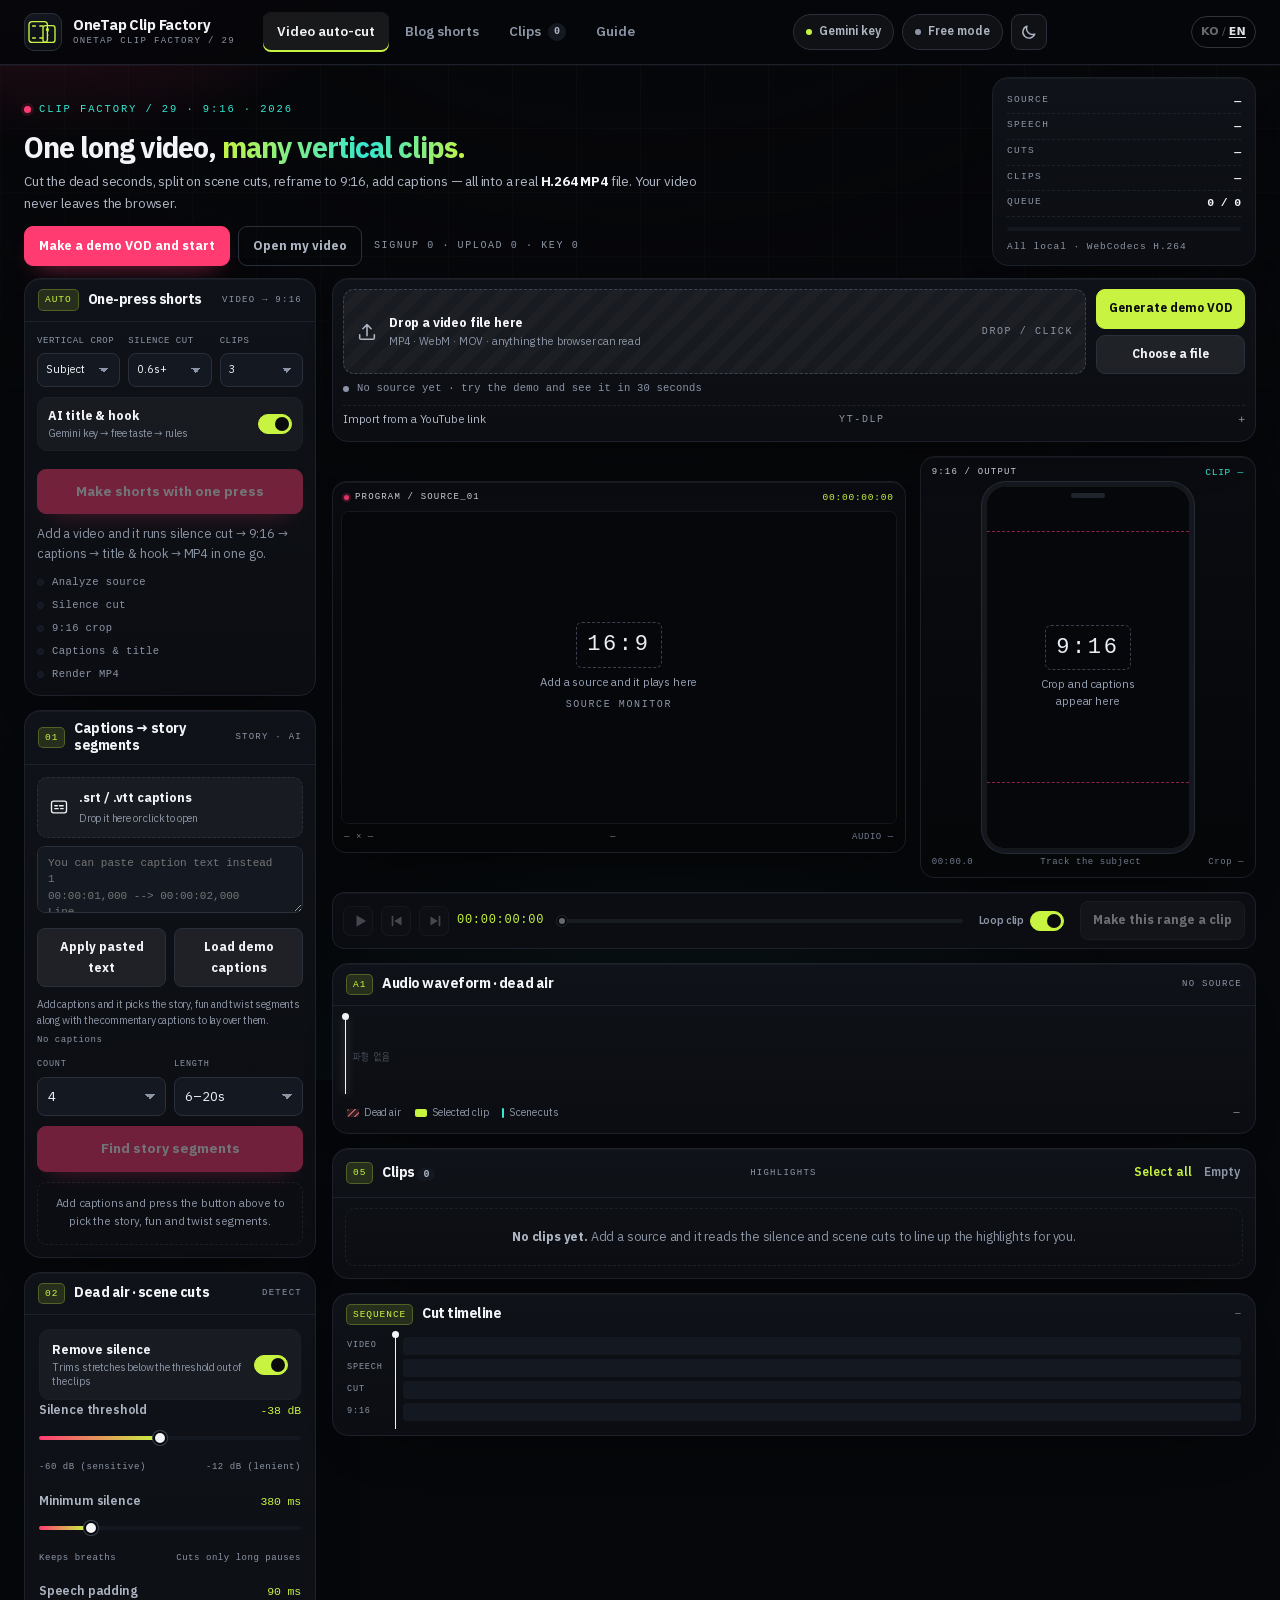
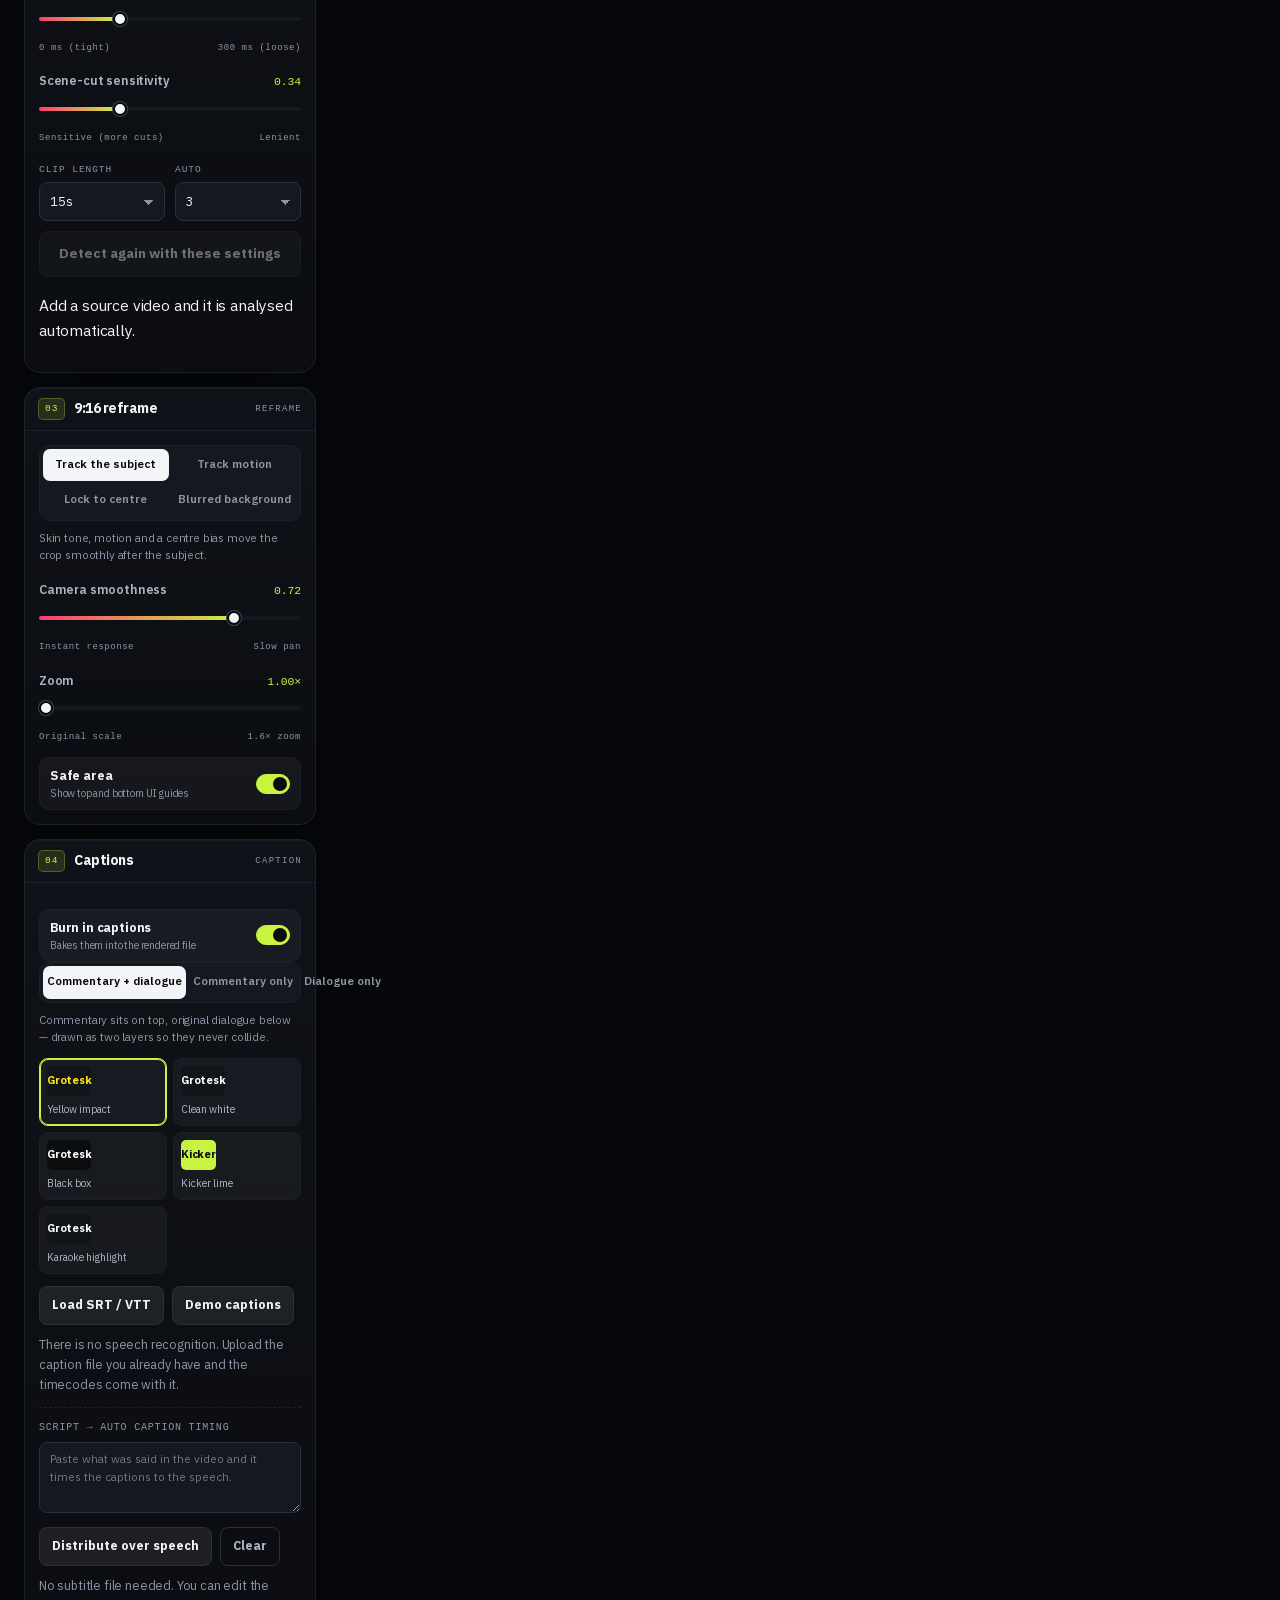
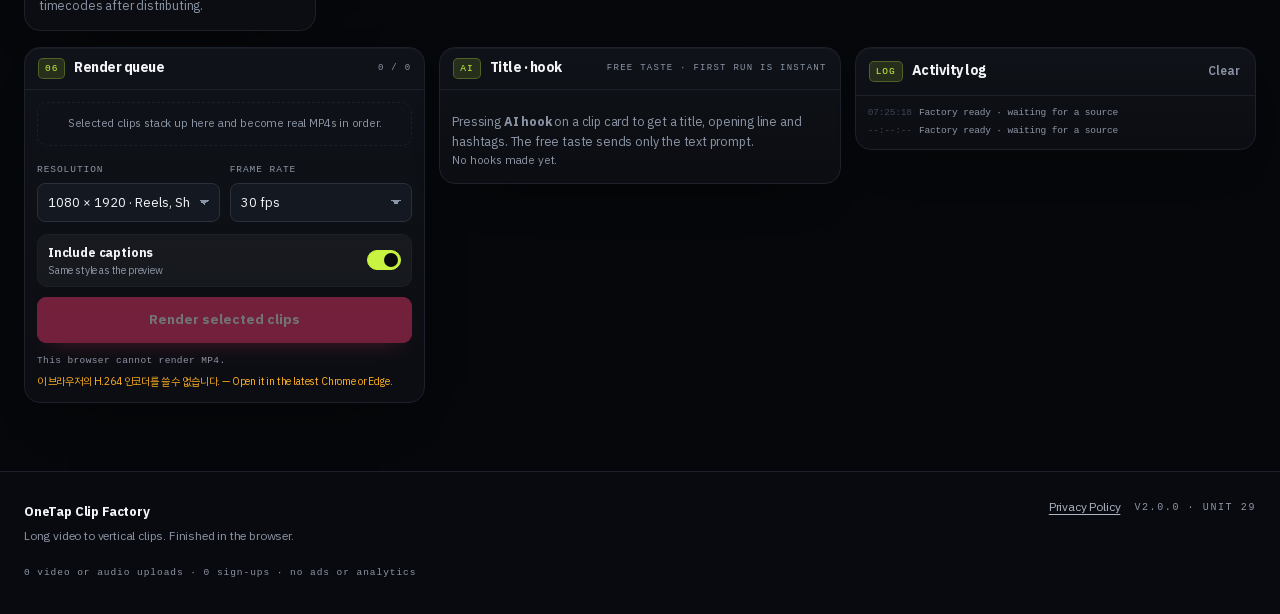
==== commit e102fa88: "feat(tts): Fish Audio 무료 프록시 기본 연결 (onetap-fish-proxy Worker) - engines/tts.js: DEFAULT_PROXY 상수와 기본" ====
--- a/index.html
+++ b/index.html
@@ -732,10 +732,10 @@
                 </label>
               </div>
               <label class="mini-field" for="inp-fish-proxy">
-                <span>프록시 주소 (선택)</span>
-                <input type="url" id="inp-fish-proxy" placeholder="https://내-worker.workers.dev" spellcheck="false" />
-              </label>
-              <p class="hint" id="fish-note">브라우저에서 api.fish.audio로 직접 붙으면 CORS로 막힙니다. 내 프록시를 넣거나 무음 모드로 두세요.</p>
+                <span>프록시 주소 (기본: 무료 프록시)</span>
+                <input type="url" id="inp-fish-proxy" placeholder="https://onetap-fish-proxy.onetap-ai.workers.dev" spellcheck="false" />
+              </label>
+              <p class="hint" id="fish-note">무료 프록시가 기본으로 연결돼 있어 Fish 키만 넣으면 됩니다. 다른 프록시로 바꿀 수 있고, 칸을 비우면 Fish Audio로 직접 붙습니다(대부분 CORS로 막힘).</p>
               <button type="button" class="btn btn-soft btn-sm" id="btn-tts-test">첫 장면 목소리 미리 듣기</button>
             </div>
             <label class="mini-field" for="sel-bgm">
@@ -877,7 +877,7 @@
         <ol class="steps">
           <li><strong>영상 자동컷</strong><span>영상을 넣고 “원버튼으로 쇼츠 만들기”를 누르면 ① 소리·장면 분석 ② 설정한 길이(기본 0.6초) 이상 무음 컷 ③ 9:16 크롭(피사체·중앙·블러 배경) ④ 대본을 말소리 구간에 배분한 카라오케 자막 ⑤ 제목·훅 ⑥ MP4 렌더까지 자동으로 갑니다. 중간 결과는 카드에서 직접 고칠 수 있습니다.</span></li>
           <li><strong>블로그 → 쇼츠</strong><span>URL을 넣으면 읽기 프록시가 제목·본문·사진을 가져오고, AI(또는 규칙)가 5장면 대본을 씁니다. 장면마다 화면 제목·자막·사진을 붙이고, 캔번즈 줌·팬과 BGM 덕킹을 넣어 9:16 MP4로 뽑습니다.</span></li>
-          <li><strong>더빙 3단</strong><span>무음(자막 타이밍, 0원) · 브라우저 음성(미리 듣기만) · Fish Audio 성우(s2.1-pro-free / s2.1-pro, 내 키). 브라우저 직접 호출이 CORS로 막히면 프록시 주소를 넣습니다.</span></li>
+          <li><strong>더빙 3단</strong><span>무음(자막 타이밍, 0원) · 브라우저 음성(미리 듣기만) · Fish Audio 성우(s2.1-pro-free / s2.1-pro, 내 키). CORS는 무료 프록시가 기본으로 막아 주고, 주소 칸에서 다른 프록시로 바꿀 수 있습니다.</span></li>
           <li><strong>GeminiCore</strong><span>내 무료 Gemini 키를 x-goog-api-key 헤더로 부르고, 모델이 없거나 429·503이면 다음 모델로 넘어갑니다. 키가 없으면 무료 맛보기 → 규칙 순서로 내려가므로 버튼이 먹통이 되지 않습니다.</span></li>
         </ol>
       </section>
@@ -888,7 +888,7 @@
           <li>얼굴 인식 모델은 넣지 않았습니다. 피부톤·움직임 추적은 가볍고 빠르지만, 얼굴이 작거나 피부색이 배경과 비슷하면 중앙 쪽으로 돌아갑니다.</li>
           <li>음성 인식(자동 자막)은 없습니다. 쓰던 SRT/VTT를 올리거나, 대본을 붙여넣어 말소리 구간에 배분하세요. 배분은 글자 수 비례라 실제 발음과 몇백 ms 어긋날 수 있습니다.</li>
           <li>블로그 읽기는 공개 읽기 프록시에 기대므로, 막는 블로그는 붙여넣기로 넘어갑니다. 사진은 캔버스 오염을 막기 위해 이미지 프록시를 거칩니다.</li>
-          <li>Fish Audio는 브라우저에서 직접 부르면 CORS로 막힙니다. 프록시(내 Worker)가 필요하고, 실패하면 무음 모드로 내려갑니다.</li>
+          <li>Fish Audio는 브라우저에서 직접 부르면 CORS로 막히므로 무료 프록시를 거칩니다. 프록시는 키를 저장하지 않고 그대로 통과시키며, 프록시나 키 문제로 실패하면 무음 모드로 내려갑니다.</li>
           <li>장면 컷은 히스토그램 표본 기반이라, 화면이 서서히 밝아지는 구간은 놓칠 수 있습니다.</li>
           <li>유튜브 링크는 브라우저에서 직접 받을 수 없습니다. yt-dlp로 받은 파일을 끌어다 놓으세요.</li>
           <li>긴 영상은 프레임 표본을 최대 260개로 제한합니다(파형은 전체를 계산).</li>
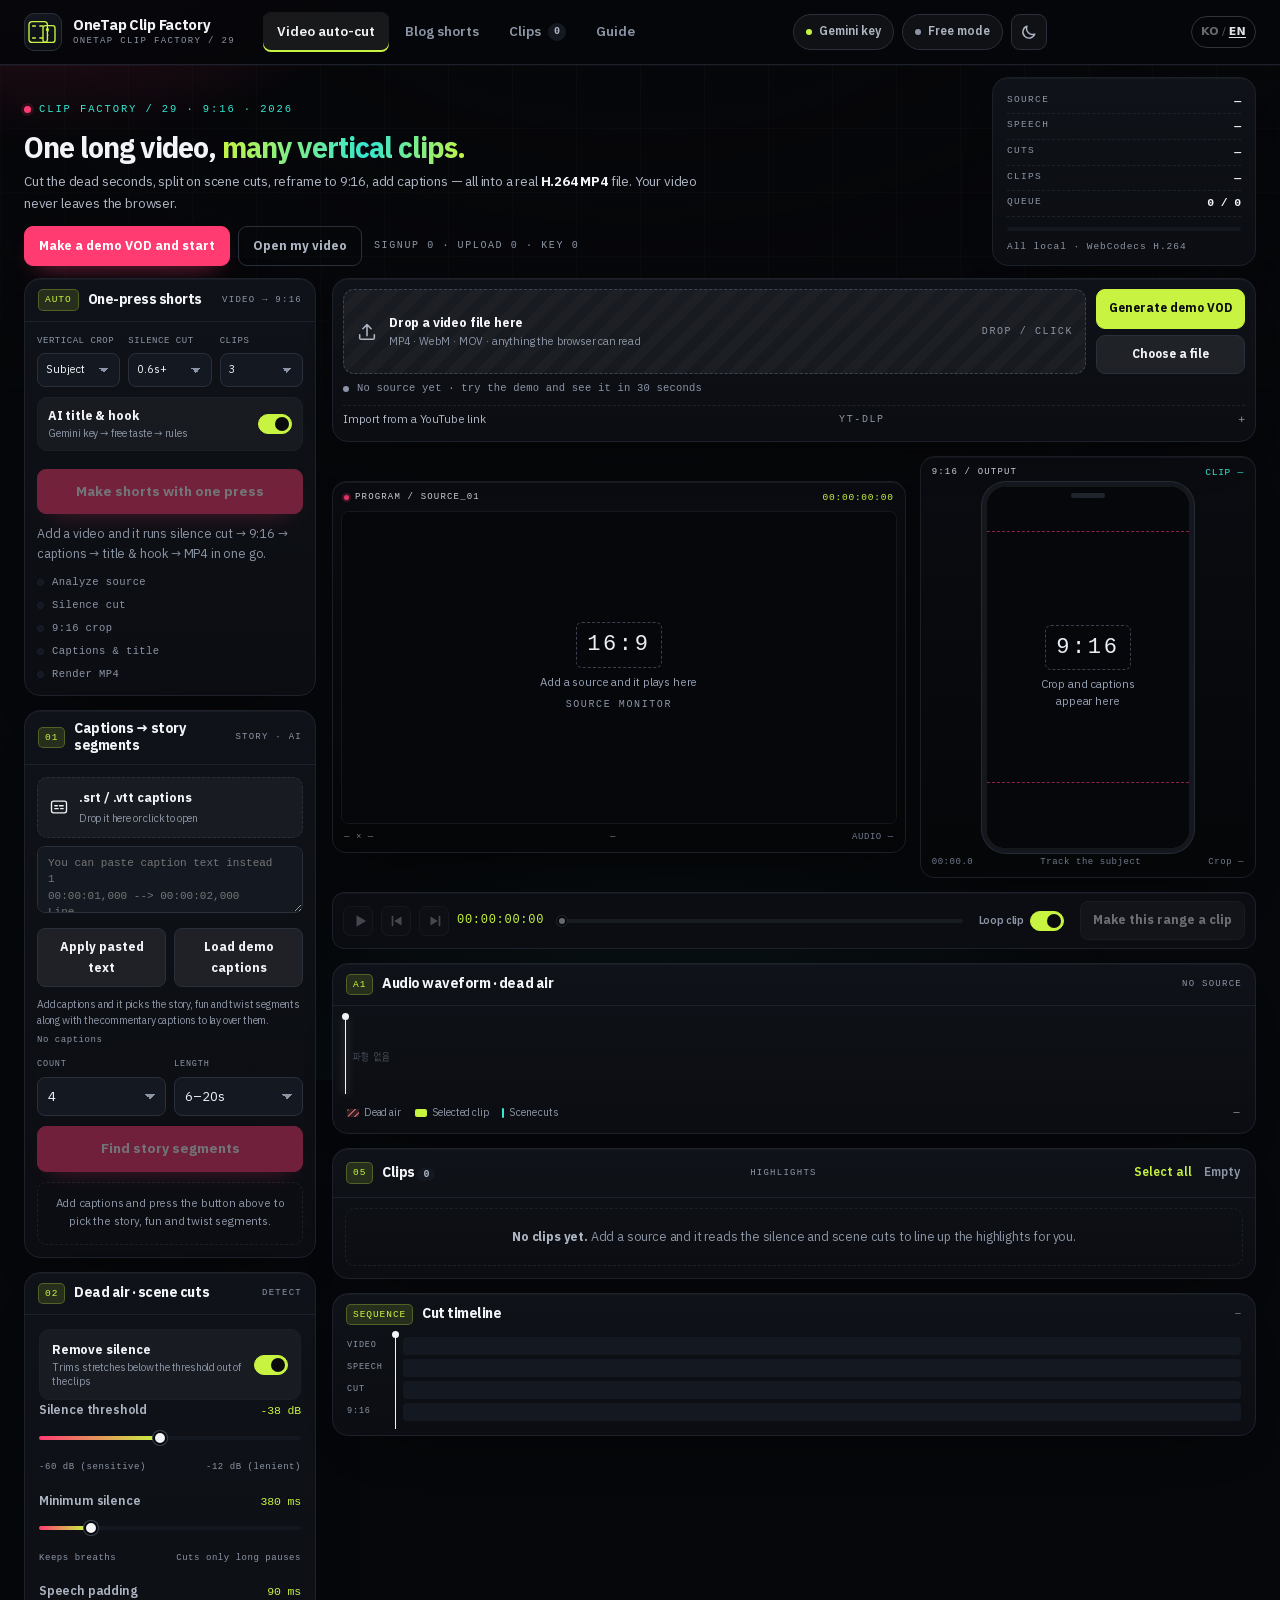
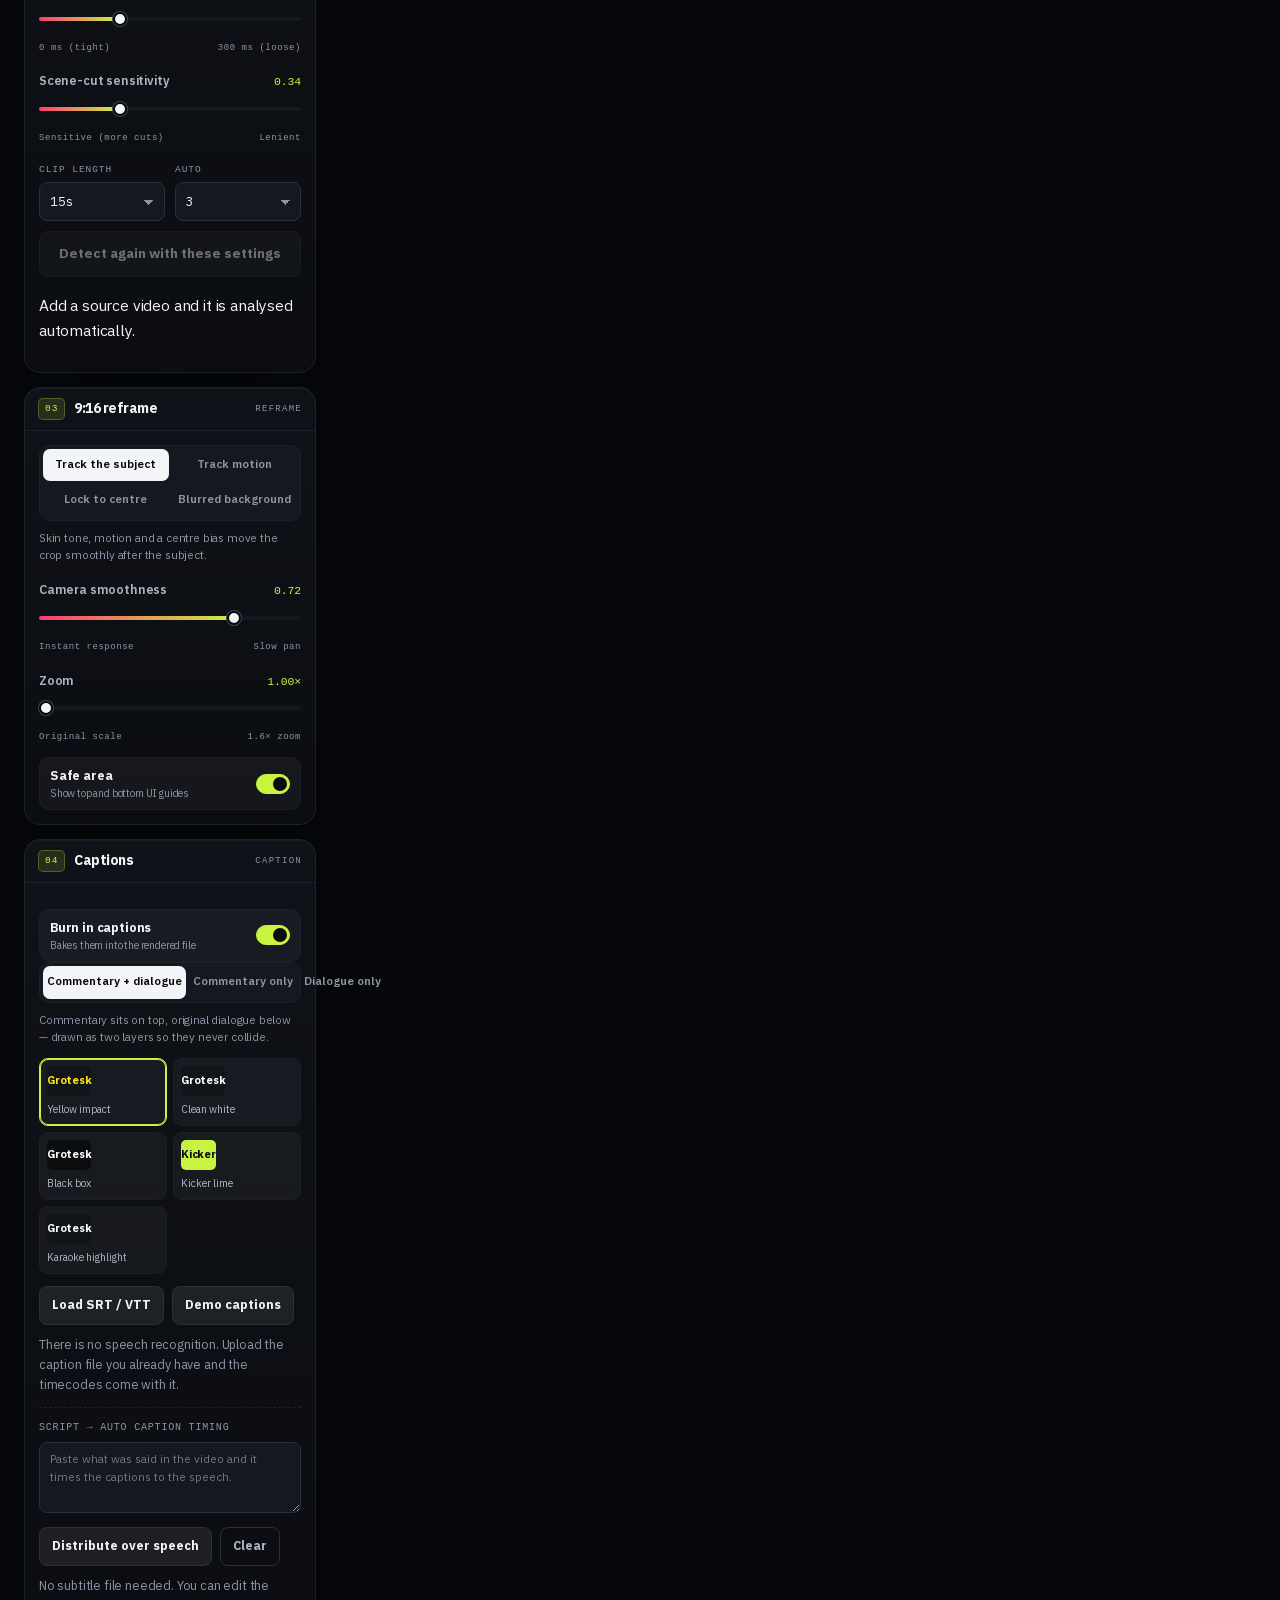
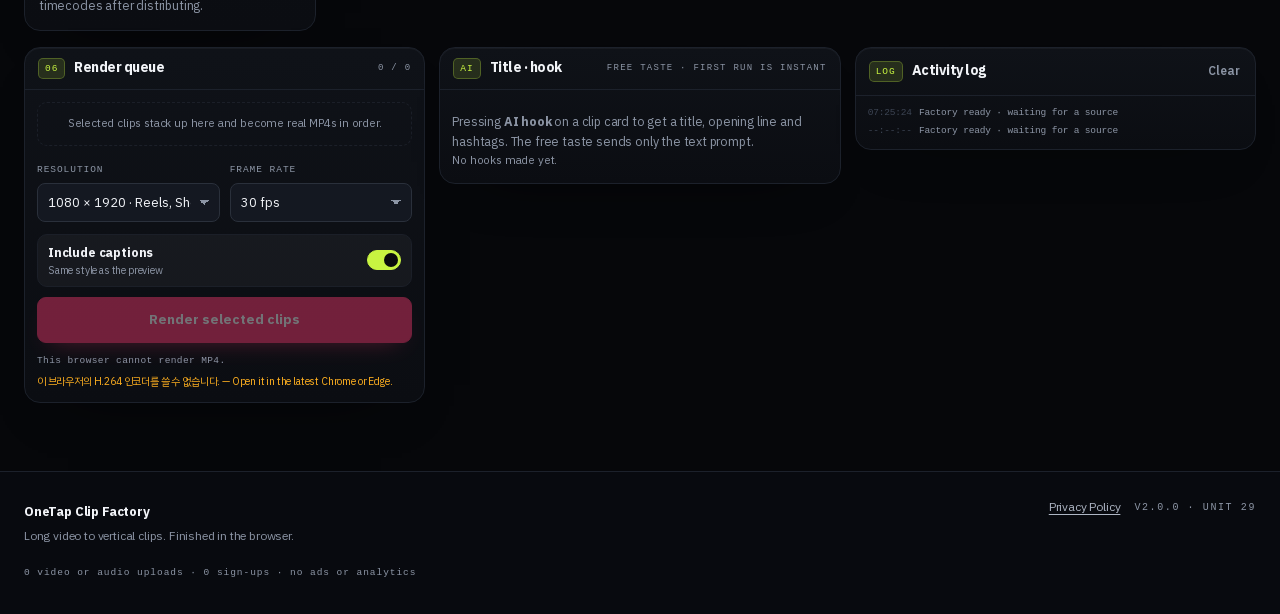
==== commit c50c3aee: "feat(blog): Fish Audio 키 발급 링크·1분 안내 추가 - 02 목소리·BGM 패널: FISH 키 입력칸 아래 Fish Audio 키 발급받기 링크 + 3단계 인라" ====
--- a/index.html
+++ b/index.html
@@ -718,6 +718,14 @@
                 <span>Fish 키</span>
                 <input type="password" id="inp-fish-key" autocomplete="off" placeholder="Bearer 없이 키만" />
               </label>
+              <div class="fish-key-box">
+                <a class="btn btn-soft btn-sm fish-key-link" id="fish-key-link" href="https://fish.audio/app/api-keys" target="_blank" rel="noopener noreferrer">Fish Audio 키 발급받기 ↗</a>
+                <ol class="fish-key-steps">
+                  <li>링크에서 가입·로그인 후 API 키 생성·복사</li>
+                  <li>Bearer 없이 키 문자열만 붙여넣기</li>
+                  <li>모델 s2.1-pro-free로 미리 듣기</li>
+                </ol>
+              </div>
               <div class="field-row">
                 <label class="mini-field" for="sel-fish-model">
                   <span>모델</span>
@@ -882,8 +890,20 @@
         </ol>
       </section>
 
+      <section class="panel guide-card" id="guide-fish-key">
+        <header class="panel-head"><span class="panel-no">03</span><h2>Fish Audio 키 발급</h2></header>
+        <p class="hint">목소리·BGM 패널에서 더빙을 'Fish Audio 성우'로 고르면 키 입력칸이 열립니다. 가입하면 바로 만들 수 있습니다.</p>
+        <ol class="steps fish-guide-steps">
+          <li><strong>가입·로그인</strong><span>아래 링크에서 Fish Audio에 들어가 계정으로 로그인합니다.</span></li>
+          <li><strong>키 만들기</strong><span>API Keys 화면에서 새 키를 만들고 복사합니다.</span></li>
+          <li><strong>붙여넣기</strong><span>앱의 Fish 키 칸에 Bearer 없이 키 문자열만 붙여넣습니다.</span></li>
+          <li><strong>확인</strong><span>모델은 s2.1-pro-free(무료)로 두고 첫 장면 목소리 미리 듣기를 누릅니다. 실패하면 무음 모드로 내려갑니다.</span></li>
+        </ol>
+        <p><a class="btn btn-soft btn-sm fish-key-link" href="https://fish.audio/app/api-keys" target="_blank" rel="noopener noreferrer">Fish Audio 키 발급받기 ↗</a></p>
+      </section>
+
       <section class="panel guide-card">
-        <header class="panel-head"><span class="panel-no">03</span><h2>솔직한 한계</h2></header>
+        <header class="panel-head"><span class="panel-no">04</span><h2>솔직한 한계</h2></header>
         <ul class="plain-list">
           <li>얼굴 인식 모델은 넣지 않았습니다. 피부톤·움직임 추적은 가볍고 빠르지만, 얼굴이 작거나 피부색이 배경과 비슷하면 중앙 쪽으로 돌아갑니다.</li>
           <li>음성 인식(자동 자막)은 없습니다. 쓰던 SRT/VTT를 올리거나, 대본을 붙여넣어 말소리 구간에 배분하세요. 배분은 글자 수 비례라 실제 발음과 몇백 ms 어긋날 수 있습니다.</li>
@@ -896,7 +916,7 @@
       </section>
 
       <section class="panel guide-card">
-        <header class="panel-head"><span class="panel-no">04</span><h2>YouTube에서 가져오기</h2></header>
+        <header class="panel-head"><span class="panel-no">05</span><h2>YouTube에서 가져오기</h2></header>
         <p class="hint">내 컴퓨터에 <code>yt-dlp</code>가 있다면 아래 한 줄이면 영상과 자막(.srt)을 함께 받습니다. 받은 파일을 공장에 끌어다 놓으세요.</p>
         <code class="cmd block">yt-dlp -f "bestvideo[ext=mp4]+bestaudio[ext=m4a]/best[ext=mp4]" --write-subs --write-auto-subs --sub-langs "ko.*,en.*" --convert-subs srt -o "%(title)s.%(ext)s" "https://www.youtube.com/watch?v=..."</code>
         <p class="hint">자막이 따로 안 나오면 <code>--sub-langs ko</code>를 빼고 다시 받아 보세요. 자동 생성 자막이 없으면 직접 만든 자막을 올리면 됩니다.</p>
@@ -904,14 +924,14 @@
       </section>
 
       <section class="panel guide-card">
-        <header class="panel-head"><span class="panel-no">05</span><h2>개인정보</h2></header>
+        <header class="panel-head"><span class="panel-no">06</span><h2>개인정보</h2></header>
         <p class="hint">영상·음성은 브라우저 메모리에서만 처리되고 서버로 전송되지 않습니다. 무료 AI 맛보기나 Gemini 키를 쓸 때는 자막·본문에서 뽑은 텍스트 프롬프트만 전송됩니다. 블로그 사진은 읽기·이미지 프록시를 거쳐 표시만 됩니다.</p>
         <p class="hint">Pro 키는 탭의 sessionStorage에만 저장되고, 연결한 제공자에게 브라우저에서 직접 요청합니다. Gemini·Fish 키도 기본은 sessionStorage이고, '이 브라우저에 기억'을 고른 경우에만 localStorage에 남습니다.</p>
         <p><a href="privacy.html">개인정보 처리방침 전문</a></p>
       </section>
 
       <section class="panel guide-card">
-        <header class="panel-head"><span class="panel-no">06</span><h2>라이선스</h2></header>
+        <header class="panel-head"><span class="panel-no">07</span><h2>라이선스</h2></header>
         <ul class="plain-list mono-small">
           <li>mediabunny 1.66.2 — MPL-2.0</li>
           <li>wavesurfer.js — BSD-3-Clause</li>
--- a/styles.css
+++ b/styles.css
@@ -385,7 +385,7 @@
 .field-row { display: flex; gap: 10px; margin-top: 16px; }
 .mini-field { flex: 1; display: flex; flex-direction: column; gap: 5px; min-width: 0; }
 .mini-field span { font-family: var(--mono); font-size: 9.5px; letter-spacing: 0.1em; text-transform: uppercase; color: var(--muted); }
-select, input[type="text"], input[type="url"], input[type="number"], textarea {
+select, input[type="text"], input[type="url"], input[type="number"], input[type="password"], textarea {
   font: inherit; font-size: 13px; color: var(--ink);
   background: var(--surface-3); border: 1px solid var(--edge-2);
   border-radius: 8px; padding: 8px 10px; width: 100%; min-width: 0;
@@ -929,6 +929,14 @@
 .blog-rail .mini-field { margin-top: 8px; }
 .blog-rail .btn-row { margin-top: 7px; }
 .blog-rail .switch-row { margin-top: 10px; }
+
+/* Fish Audio 키 발급 안내 */
+.fish-key-box { margin-top: 9px; display: grid; gap: 6px; }
+.fish-key-link { width: 100%; }
+.fish-key-link:hover { color: var(--lime); border-color: var(--lime); }
+.fish-key-steps { margin: 0; padding-left: 15px; display: grid; gap: 1px; font-size: 11px; line-height: 1.5; color: var(--muted); }
+.fish-key-steps li::marker { font-family: var(--mono); color: var(--muted); }
+.fish-guide-steps { margin-top: 10px; }
 .blog-head h1 em { color: var(--lime); font-style: normal; }
 
 /* 장면 카드 */
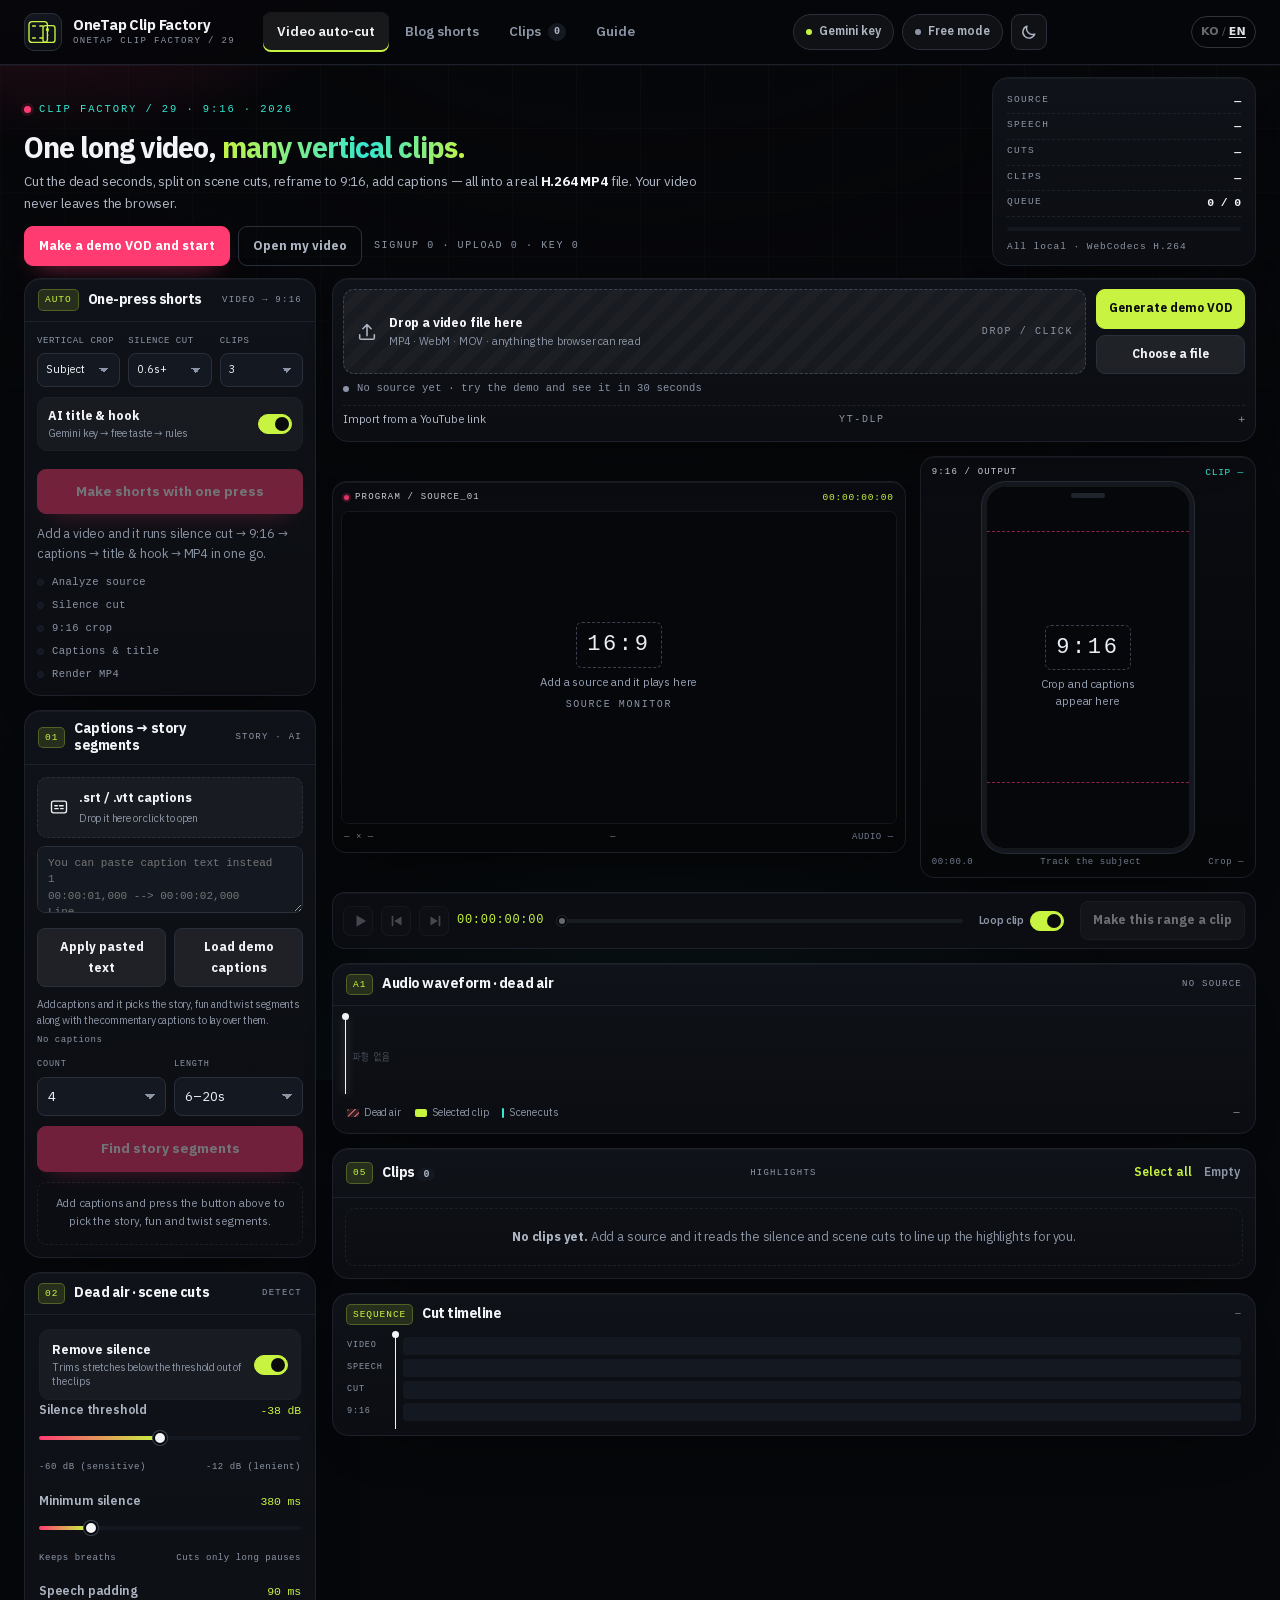
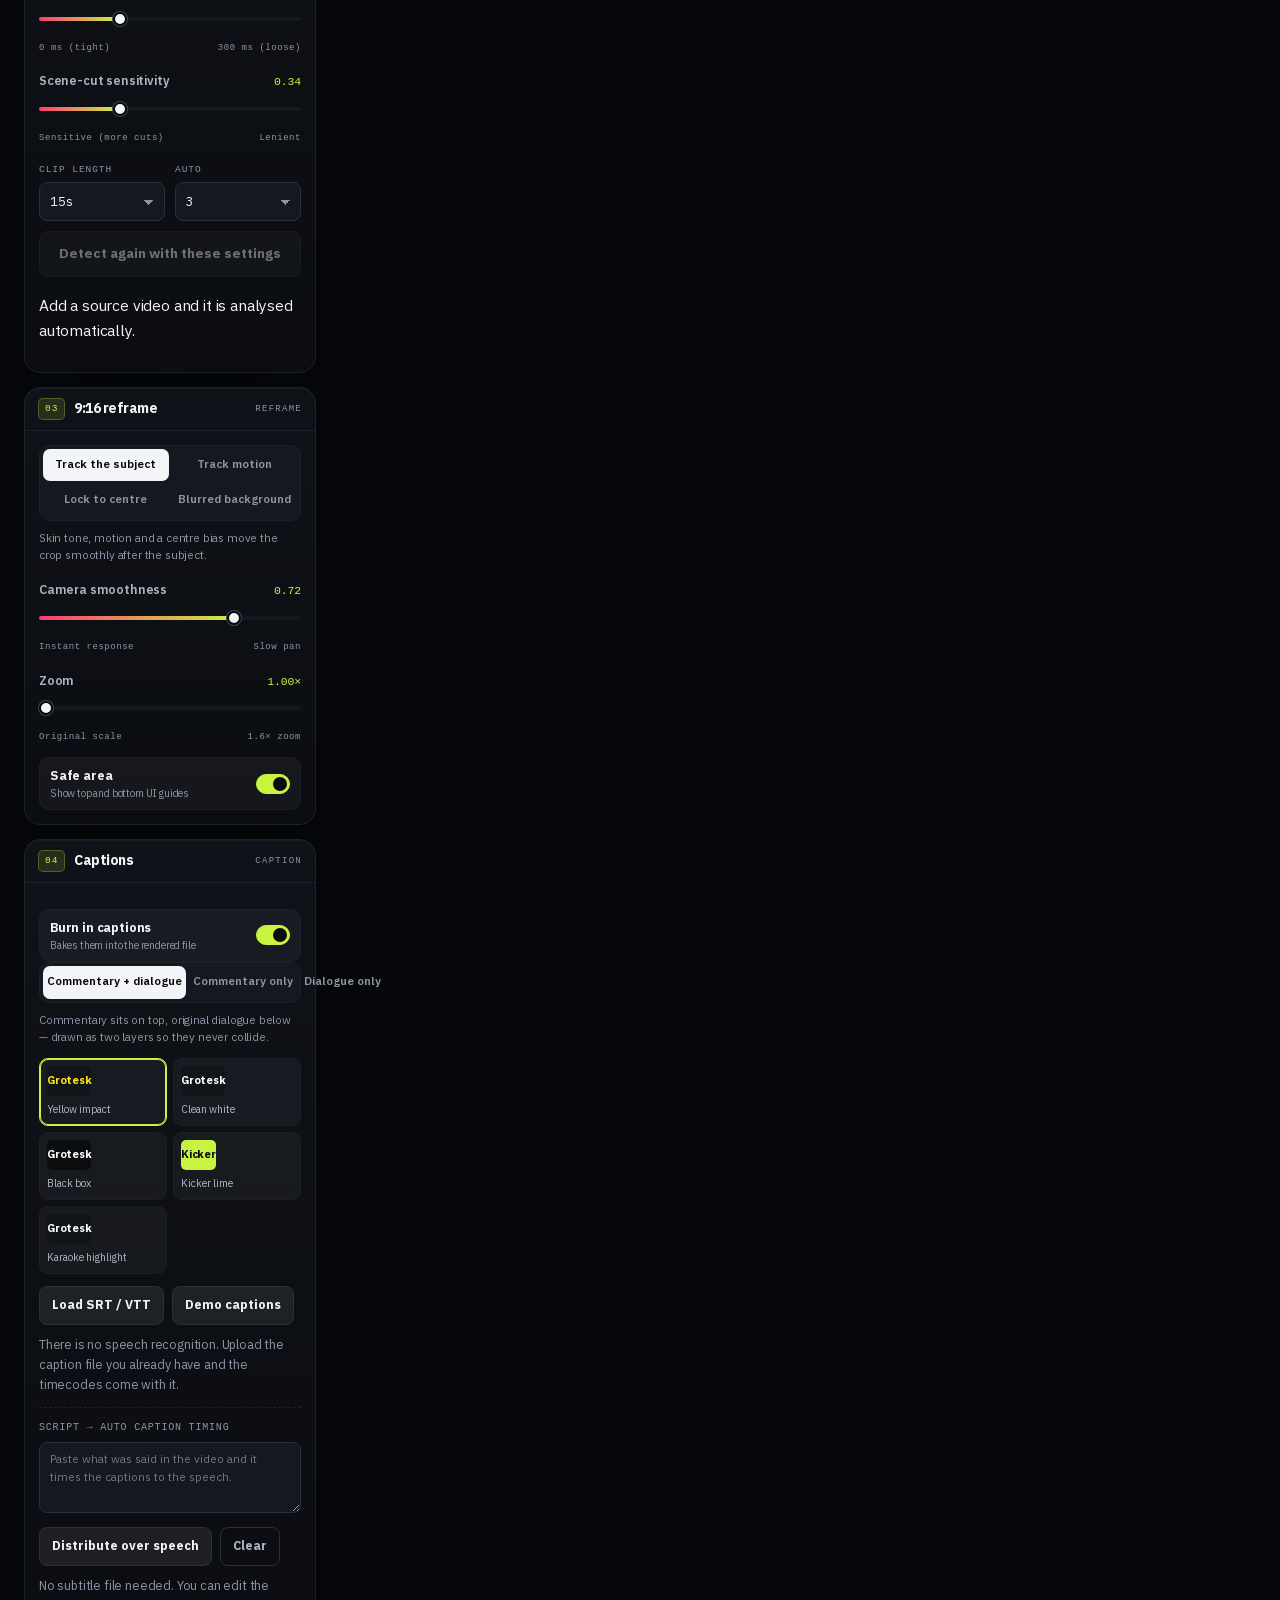
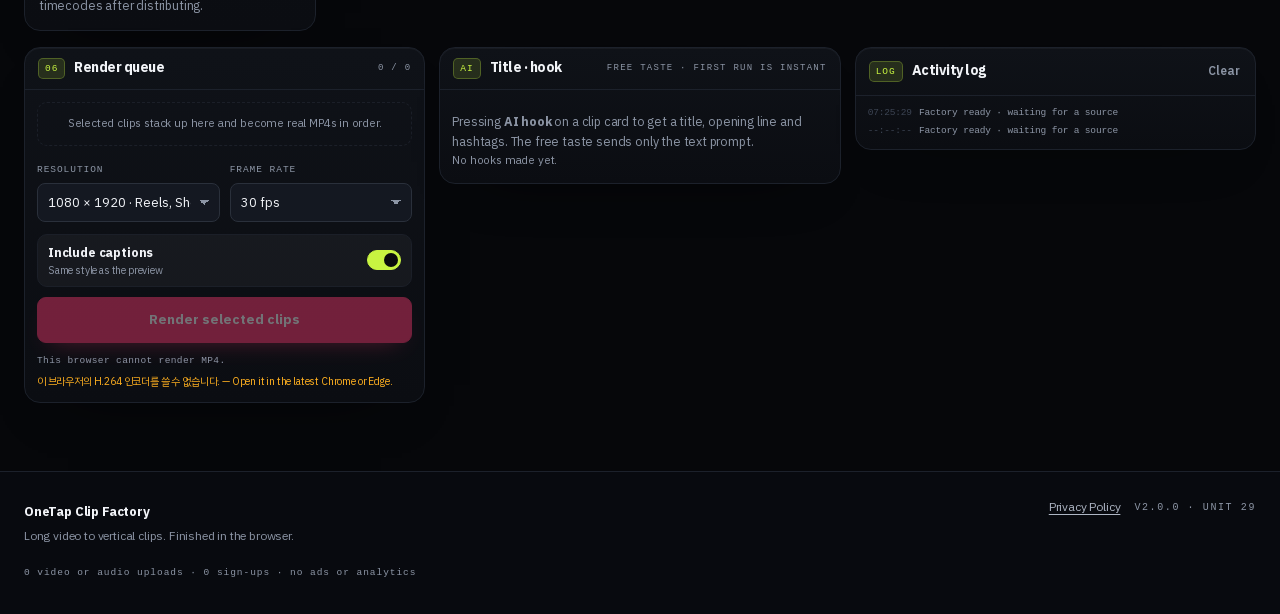
==== commit 3d157c02: "feat(v2.1): 무료 Edge TTS 성우·미리보기 소리·15장면·자막 조절·5레이아웃·BGM 6종·YouTube 레퍼런스" ====
--- a/index.html
+++ b/index.html
@@ -708,11 +708,35 @@
             <label class="mini-field" for="sel-tts">
               <span>더빙</span>
               <select id="sel-tts">
-                <option value="silent" selected>무음 (자막 타이밍)</option>
+                <option value="edge" selected>무료 한국어 성우 (Edge TTS)</option>
+                <option value="fish">Fish Audio 성우 (내 키)</option>
                 <option value="browser">브라우저 음성 (미리 듣기만)</option>
-                <option value="fish">Fish Audio 성우 (내 키)</option>
+                <option value="silent">무음 (자막 타이밍)</option>
               </select>
             </label>
+            <div id="edge-fields">
+              <label class="mini-field" for="sel-edge-voice">
+                <span>성우</span>
+                <select id="sel-edge-voice"></select>
+              </label>
+              <div class="field-row">
+                <label class="mini-field" for="rg-edge-rate">
+                  <span>말 속도</span>
+                  <select id="rg-edge-rate">
+                    <option value="-15%">느리게</option>
+                    <option value="+0%" selected>보통</option>
+                    <option value="+12%">빠르게</option>
+                    <option value="+25%">아주 빠르게</option>
+                  </select>
+                </label>
+                <label class="mini-field" for="inp-edge-proxy">
+                  <span>성우 서버</span>
+                  <input type="url" id="inp-edge-proxy" placeholder="https://onetap-fish-proxy.onetap-ai.workers.dev" spellcheck="false" />
+                </label>
+              </div>
+              <p class="hint">키 없이 무료입니다. 첫 장면을 미리 들어 보고 마음에 드는 성우를 고르세요.</p>
+              <button type="button" class="btn btn-soft btn-sm" id="btn-edge-test">첫 장면 목소리 미리 듣기</button>
+            </div>
             <div id="fish-fields" hidden>
               <label class="mini-field" for="inp-fish-key">
                 <span>Fish 키</span>
@@ -749,8 +773,12 @@
             <label class="mini-field" for="sel-bgm">
               <span>BGM</span>
               <select id="sel-bgm">
-                <option value="calm" selected>차분한 패드</option>
-                <option value="beat">가벼운 비트</option>
+                <option value="lofi" selected>Lo-fi Chill</option>
+                <option value="upbeat">Upbeat Vlog</option>
+                <option value="cinematic">Cinematic Tension</option>
+                <option value="news">News Briefing</option>
+                <option value="playful">Playful Marimba</option>
+                <option value="warm">Warm Acoustic</option>
                 <option value="upload">내 파일</option>
                 <option value="none">없음</option>
               </select>
@@ -776,6 +804,10 @@
           </header>
           <div class="panel-body">
             <div class="seg" id="film-themes" role="radiogroup" aria-label="카드 테마"></div>
+            <label class="mini-field" for="sel-film-layout">
+              <span>숏폼 레이아웃</span>
+              <select id="sel-film-layout"></select>
+            </label>
             <label class="mini-field" for="sel-film-caption">
               <span>자막 스타일</span>
               <select id="sel-film-caption"></select>
@@ -783,23 +815,89 @@
             <div class="field-row">
               <label class="mini-field" for="sel-film-count">
                 <span>장면 수</span>
-                <select id="sel-film-count">
-                  <option value="3">3장면</option>
-                  <option value="4">4장면</option>
-                  <option value="5" selected>5장면</option>
-                  <option value="6">6장면</option>
-                </select>
+                <select id="sel-film-count"></select>
               </label>
               <label class="mini-field" for="sel-film-preset">
                 <span>해상도</span>
                 <select id="sel-film-preset"></select>
               </label>
             </div>
+            <div class="sub-controls" id="sub-controls">
+              <div class="sub-head">
+                <strong>자막 조절</strong>
+                <button type="button" class="link-btn muted" id="btn-sub-reset">기본값</button>
+              </div>
+              <div class="field-row">
+                <label class="mini-field" for="rg-sub-size">
+                  <span>크기 <output id="out-sub-size">64px</output></span>
+                  <input type="range" id="rg-sub-size" min="28" max="104" step="2" value="64" />
+                </label>
+                <label class="mini-field" for="sel-sub-pos">
+                  <span>세로 위치</span>
+                  <select id="sel-sub-pos">
+                    <option value="top">상단</option>
+                    <option value="center">중앙</option>
+                    <option value="bottom" selected>하단</option>
+                    <option value="custom">직접 (%)</option>
+                  </select>
+                </label>
+              </div>
+              <label class="mini-field" for="rg-sub-pos">
+                <span>위치 <output id="out-sub-pos">84%</output></span>
+                <input type="range" id="rg-sub-pos" min="6" max="94" step="1" value="84" />
+              </label>
+              <div class="field-row sub-colors">
+                <label class="mini-field" for="inp-sub-color">
+                  <span>글자색</span>
+                  <input type="color" id="inp-sub-color" value="#ffffff" />
+                </label>
+                <label class="mini-field" for="inp-sub-stroke">
+                  <span>테두리색</span>
+                  <input type="color" id="inp-sub-stroke" value="#0a0a0b" />
+                </label>
+                <label class="mini-field" for="inp-sub-box">
+                  <span>배경색</span>
+                  <input type="color" id="inp-sub-box" value="#08090b" />
+                </label>
+              </div>
+              <div class="field-row">
+                <label class="mini-field" for="rg-sub-stroke">
+                  <span>테두리 두께 <output id="out-sub-stroke">8</output></span>
+                  <input type="range" id="rg-sub-stroke" min="0" max="20" step="1" value="8" />
+                </label>
+                <label class="switch-row compact" for="tg-sub-box">
+                  <span class="switch-copy"><strong>자막 배경</strong><small>반투명 박스</small></span>
+                  <input type="checkbox" id="tg-sub-box" class="switch" />
+                  <span class="switch-ui" aria-hidden="true"></span>
+                </label>
+              </div>
+            </div>
           </div>
         </section>
       </aside>
 
       <div class="blog-stage">
+        <section class="panel ref-panel">
+          <header class="panel-head">
+            <span class="panel-no">REF</span>
+            <h2>숏폼 레퍼런스</h2>
+            <span class="panel-tag" id="ref-tag">YouTube</span>
+          </header>
+          <div class="panel-body">
+            <p class="hint">키워드로 실제 인기 쇼츠를 모아 리듬·길이를 내 영상에 맞춥니다. YouTube Data API 키는 무료이며 이 브라우저에만 저장됩니다.</p>
+            <div class="url-row">
+              <input type="search" id="ref-query" placeholder="예: 중고 노트북, 자취 요리" spellcheck="false" />
+              <button type="button" class="btn btn-soft btn-sm" id="btn-ref-search">수집</button>
+            </div>
+            <label class="mini-field" for="inp-yt-key" hidden id="yt-key-field">
+              <span>YouTube Data API 키 (무료)</span>
+              <input type="password" id="inp-yt-key" autocomplete="off" placeholder="AIza..." />
+            </label>
+            <p class="hint" id="ref-note">키가 없으면 키 입력칸이 열립니다. 영상 길이·조회수·훅 문장을 목록에서 고르면 프리셋이 적용됩니다.</p>
+            <div class="ref-list" id="ref-list"></div>
+          </div>
+        </section>
+
         <section class="panel film-script-panel">
           <header class="panel-head">
             <span class="panel-no">04</span>
--- a/styles.css
+++ b/styles.css
@@ -1082,3 +1082,91 @@
 @media (prefers-reduced-motion: reduce) {
   *, *::before, *::after { animation-duration: 0.001ms !important; animation-iteration-count: 1 !important; transition-duration: 0.001ms !important; scroll-behavior: auto !important; }
 }
+
+/* ── V2.1 · 자막 조절 · 레퍼런스 패널 ───────────────────── */
+.sub-controls {
+  margin-top: 14px;
+  padding-top: 12px;
+  border-top: 1px solid var(--line, rgba(255,255,255,0.08));
+  display: grid;
+  gap: 10px;
+}
+.sub-head {
+  display: flex;
+  align-items: center;
+  justify-content: space-between;
+  gap: 8px;
+}
+.sub-head strong { font-size: 12px; letter-spacing: 0.04em; text-transform: uppercase; opacity: 0.8; }
+.sub-controls .mini-field { min-width: 0; }
+.sub-controls input[type="range"] { width: 100%; }
+.sub-controls output { font-variant-numeric: tabular-nums; font-size: 11px; opacity: 0.75; }
+.sub-colors .mini-field { flex: 1 1 0; }
+.sub-controls input[type="color"] {
+  width: 100%;
+  height: 30px;
+  padding: 2px;
+  border-radius: 7px;
+  border: 1px solid var(--line, rgba(255,255,255,0.14));
+  background: var(--panel, #12141a);
+  cursor: pointer;
+}
+.ref-panel .url-row { margin-bottom: 8px; }
+.ref-list {
+  display: grid;
+  gap: 8px;
+  margin-top: 10px;
+  max-height: 320px;
+  overflow-y: auto;
+}
+.ref-item {
+  display: grid;
+  grid-template-columns: 64px minmax(0, 1fr) auto;
+  gap: 10px;
+  align-items: center;
+  padding: 7px;
+  border-radius: 10px;
+  border: 1px solid var(--line, rgba(255,255,255,0.1));
+  background: var(--panel-2, rgba(255,255,255,0.03));
+  text-align: left;
+  cursor: pointer;
+  color: inherit;
+  font: inherit;
+}
+.ref-item:hover { border-color: var(--accent, #C8F441); }
+.ref-item.is-active { border-color: var(--accent, #C8F441); box-shadow: 0 0 0 1px var(--accent, #C8F441) inset; }
+.ref-thumb {
+  width: 64px;
+  aspect-ratio: 9 / 16;
+  border-radius: 7px;
+  object-fit: cover;
+  background: #0b0d12;
+}
+.ref-copy { min-width: 0; display: grid; gap: 3px; }
+.ref-copy strong {
+  font-size: 12px;
+  line-height: 1.3;
+  display: -webkit-box;
+  -webkit-line-clamp: 2;
+  -webkit-box-orient: vertical;
+  overflow: hidden;
+}
+.ref-copy small { font-size: 10.5px; opacity: 0.66; }
+.ref-apply {
+  font-size: 10px;
+  letter-spacing: 0.06em;
+  text-transform: uppercase;
+  padding: 4px 7px;
+  border-radius: 6px;
+  border: 1px solid var(--line, rgba(255,255,255,0.16));
+  opacity: 0.8;
+  white-space: nowrap;
+}
+.ref-empty { font-size: 12px; opacity: 0.6; padding: 8px 2px; }
+@media (max-width: 720px) {
+  .sub-colors { flex-wrap: wrap; }
+  .sub-colors .mini-field { flex: 1 1 30%; }
+  .ref-item { grid-template-columns: 52px minmax(0, 1fr); }
+  .ref-thumb { width: 52px; }
+  .ref-apply { grid-column: 2; justify-self: start; }
+}
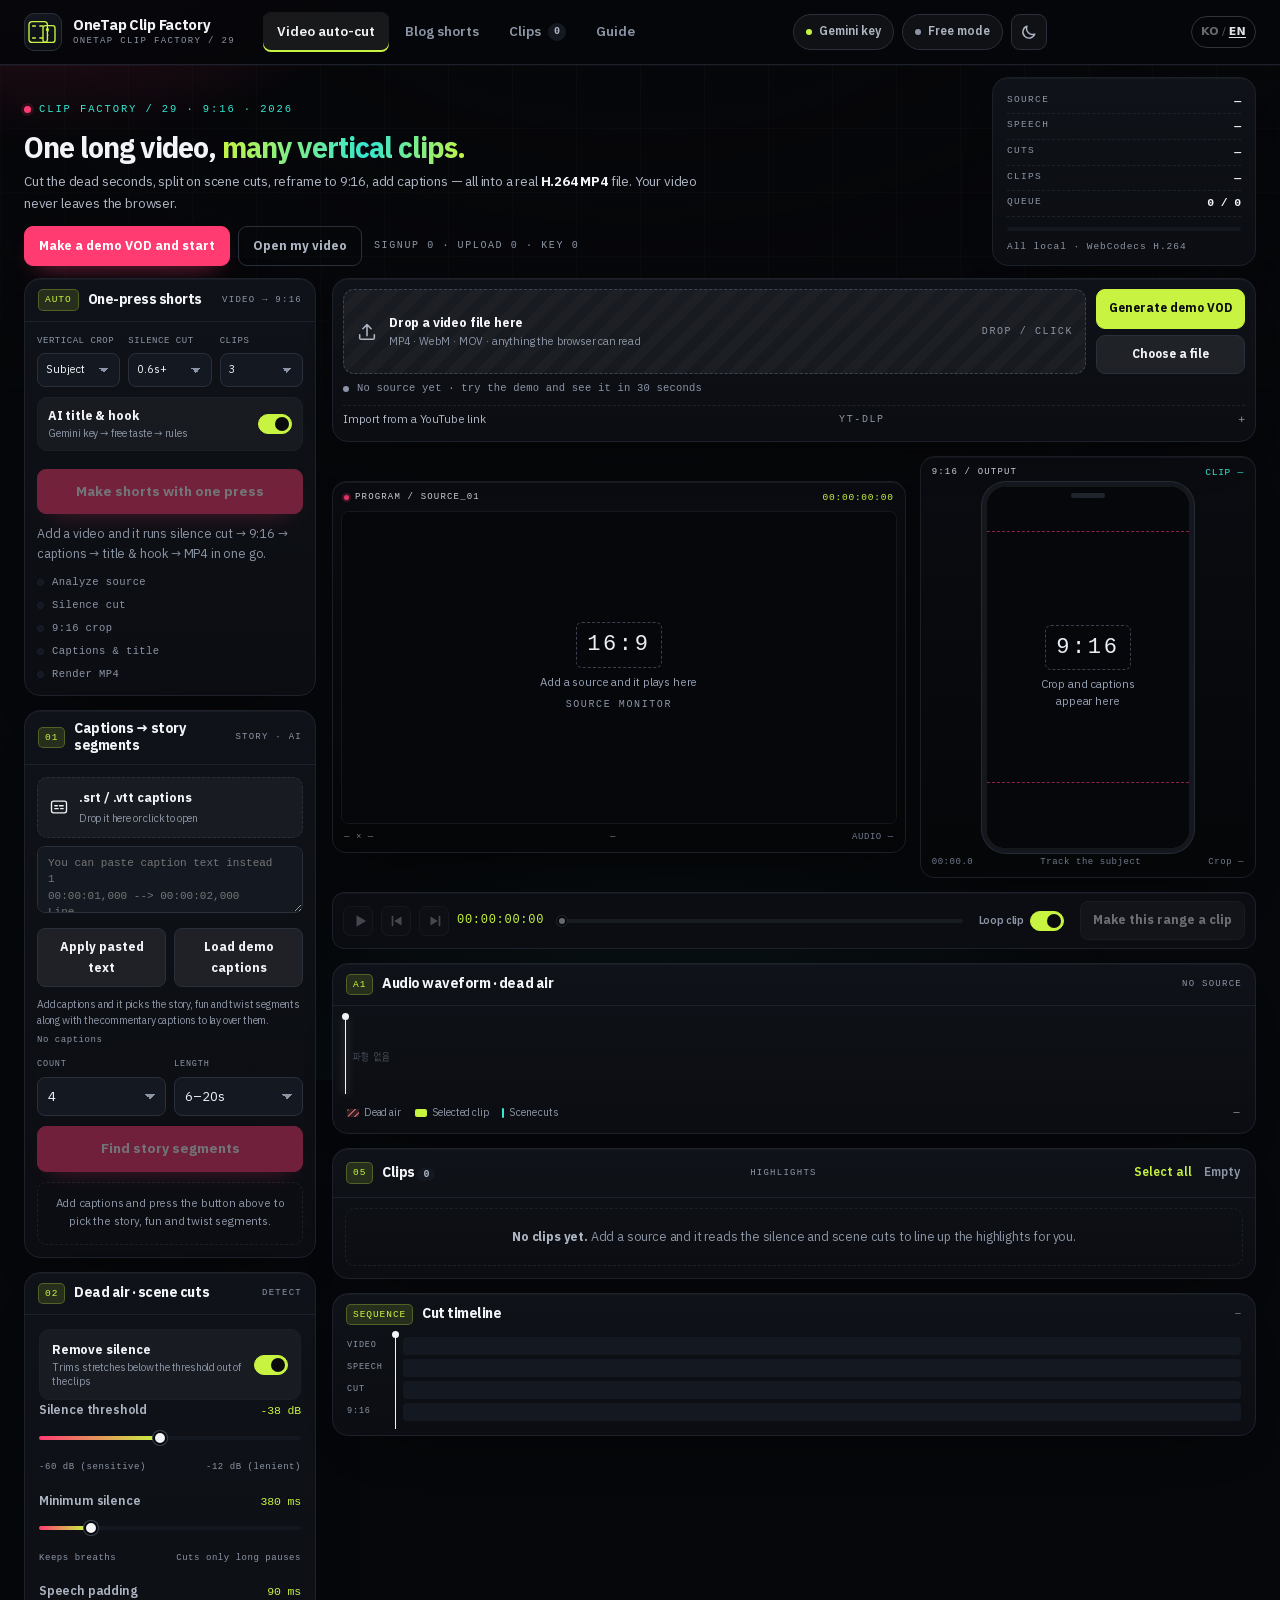
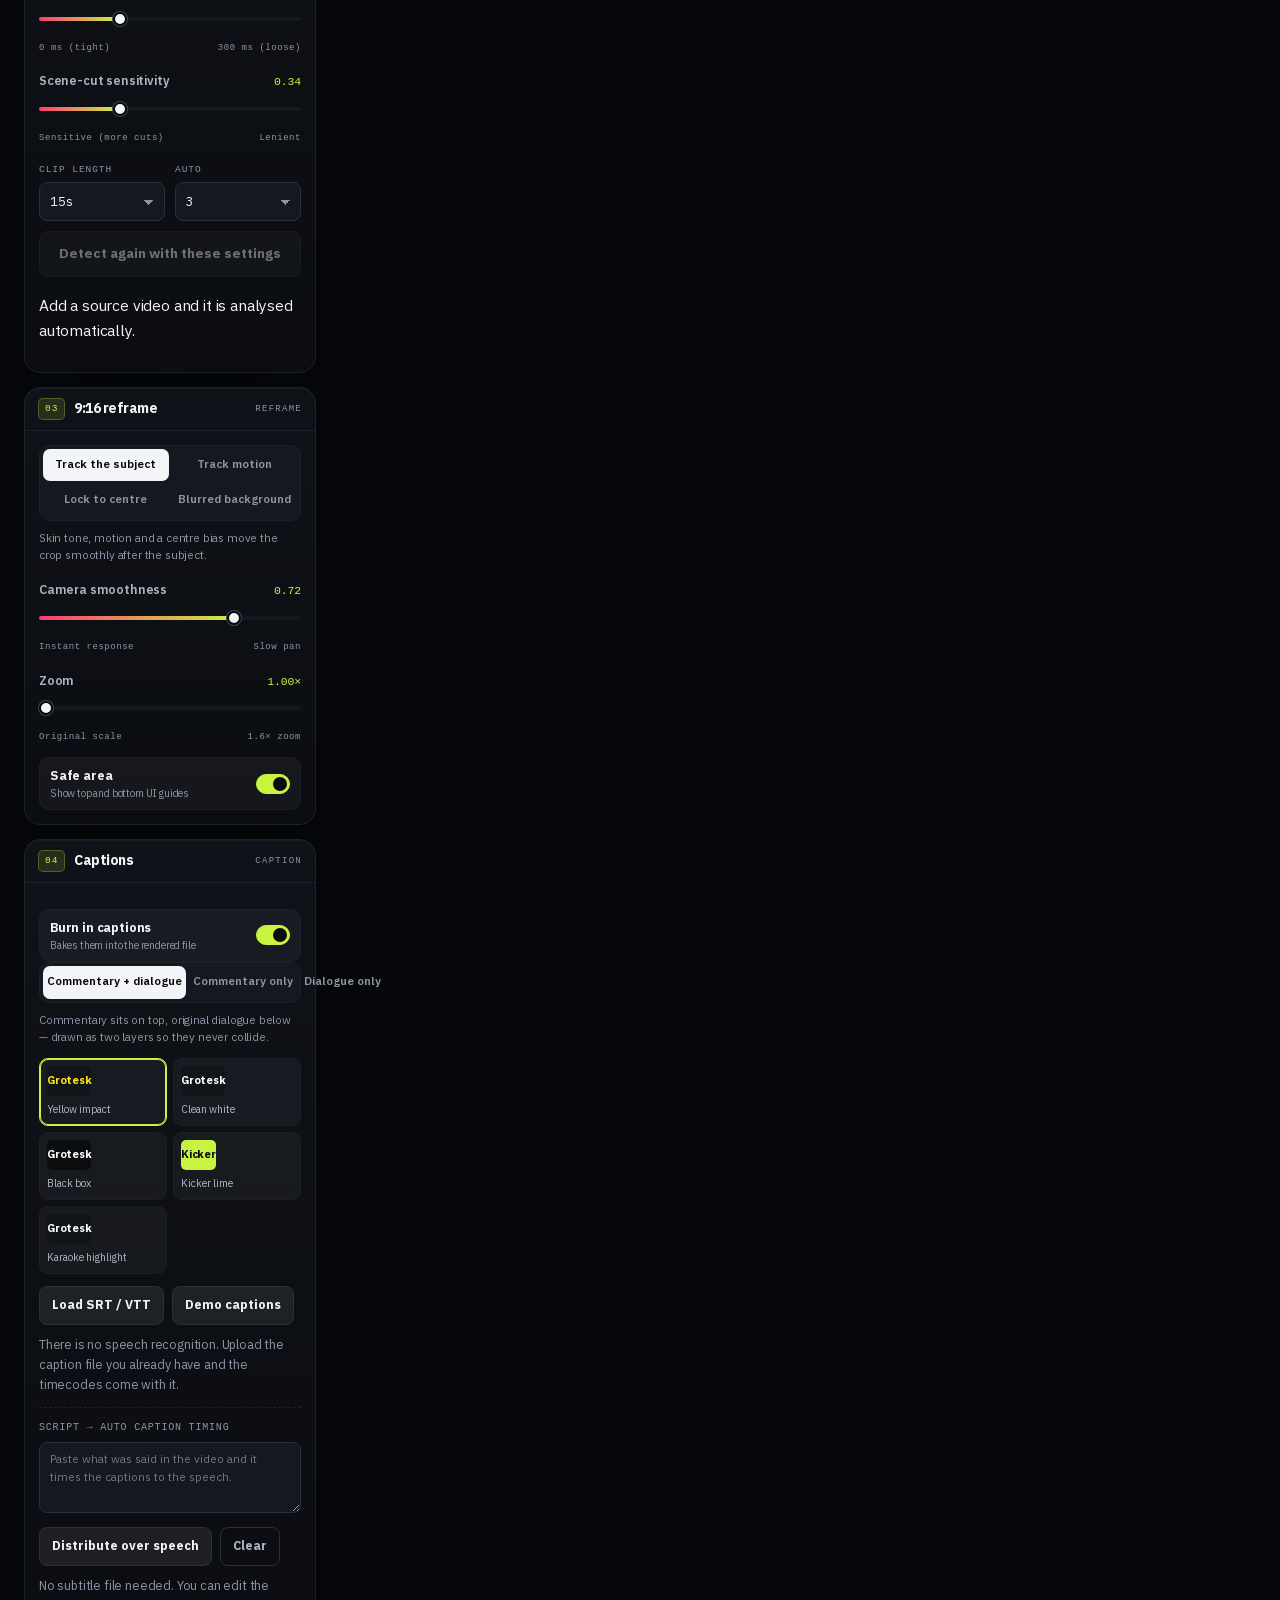
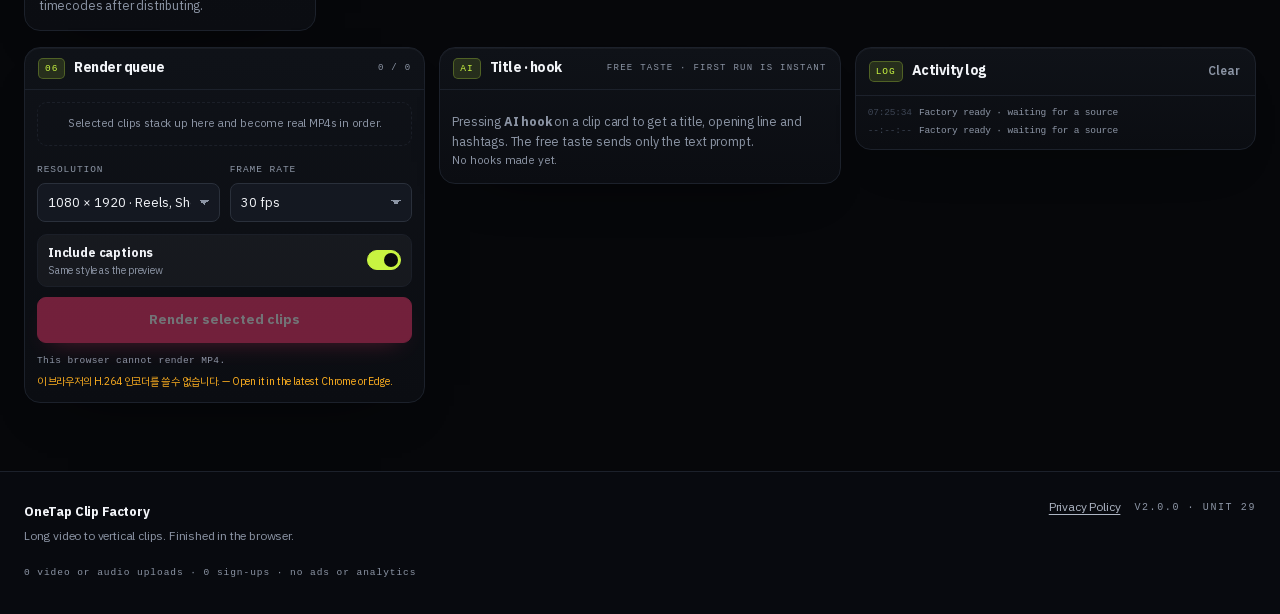
==== commit 7194a126: "fix(blog): 레퍼런스 패널이 스테이지 두 칸을 차지하도록, 안내 문구 3~15장면 반영" ====
--- a/index.html
+++ b/index.html
@@ -651,7 +651,7 @@
       <div>
         <p class="kicker"><span class="live-dot" aria-hidden="true"></span> BLOG → SHORTS · 9:16</p>
         <h1>블로그 글 하나, <em>카드 쇼츠 하나.</em></h1>
-        <p class="lead narrow">URL이나 본문을 넣으면 5장면 대본·화면 제목·자막·더빙을 만들고, 실제 H.264 MP4로 뽑습니다. 막힌 블로그는 붙여넣기로 바로 넘어갑니다.</p>
+        <p class="lead narrow">URL이나 본문을 넣으면 3~15장면 대본·화면 제목·자막·무료 성우 더빙을 만들고, 실제 H.264 MP4로 뽑습니다. 막힌 블로그는 붙여넣기로 바로 넘어갑니다.</p>
       </div>
       <div class="page-head-actions">
         <button type="button" class="btn btn-soft" id="btn-blog-demo">샘플 글로 체험</button>
--- a/styles.css
+++ b/styles.css
@@ -916,6 +916,7 @@
 .blog-rail { display: flex; flex-direction: column; gap: 14px; min-width: 0; }
 .blog-stage { display: grid; grid-template-columns: minmax(0, 1fr) 330px; gap: 14px; align-items: start; min-width: 0; }
 .blog-stage .film-preview-panel { position: sticky; top: 76px; }
+.blog-stage .ref-panel { grid-column: 1 / -1; }
 .blog-rail .panel-body { padding: 13px; }
 .url-row { display: flex; gap: 7px; align-items: stretch; }
 .url-row input { flex: 1; min-width: 0; }
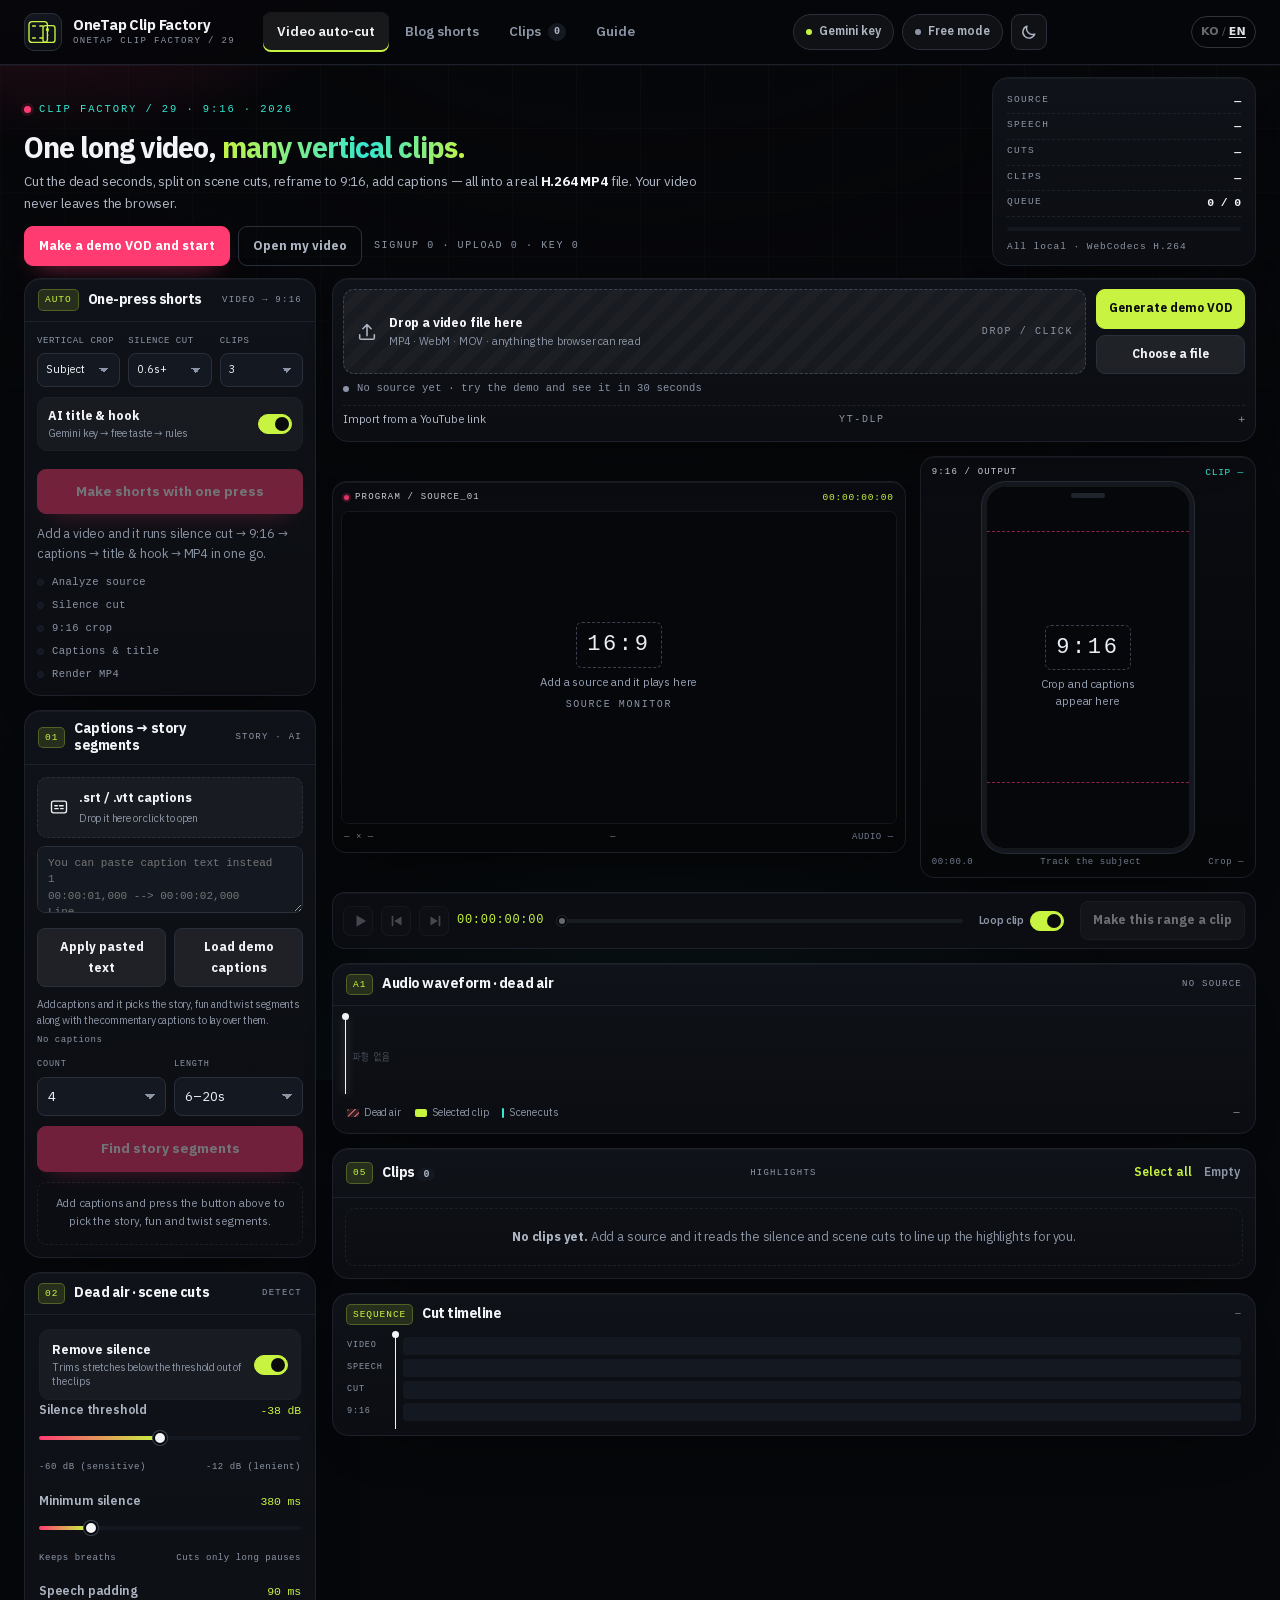
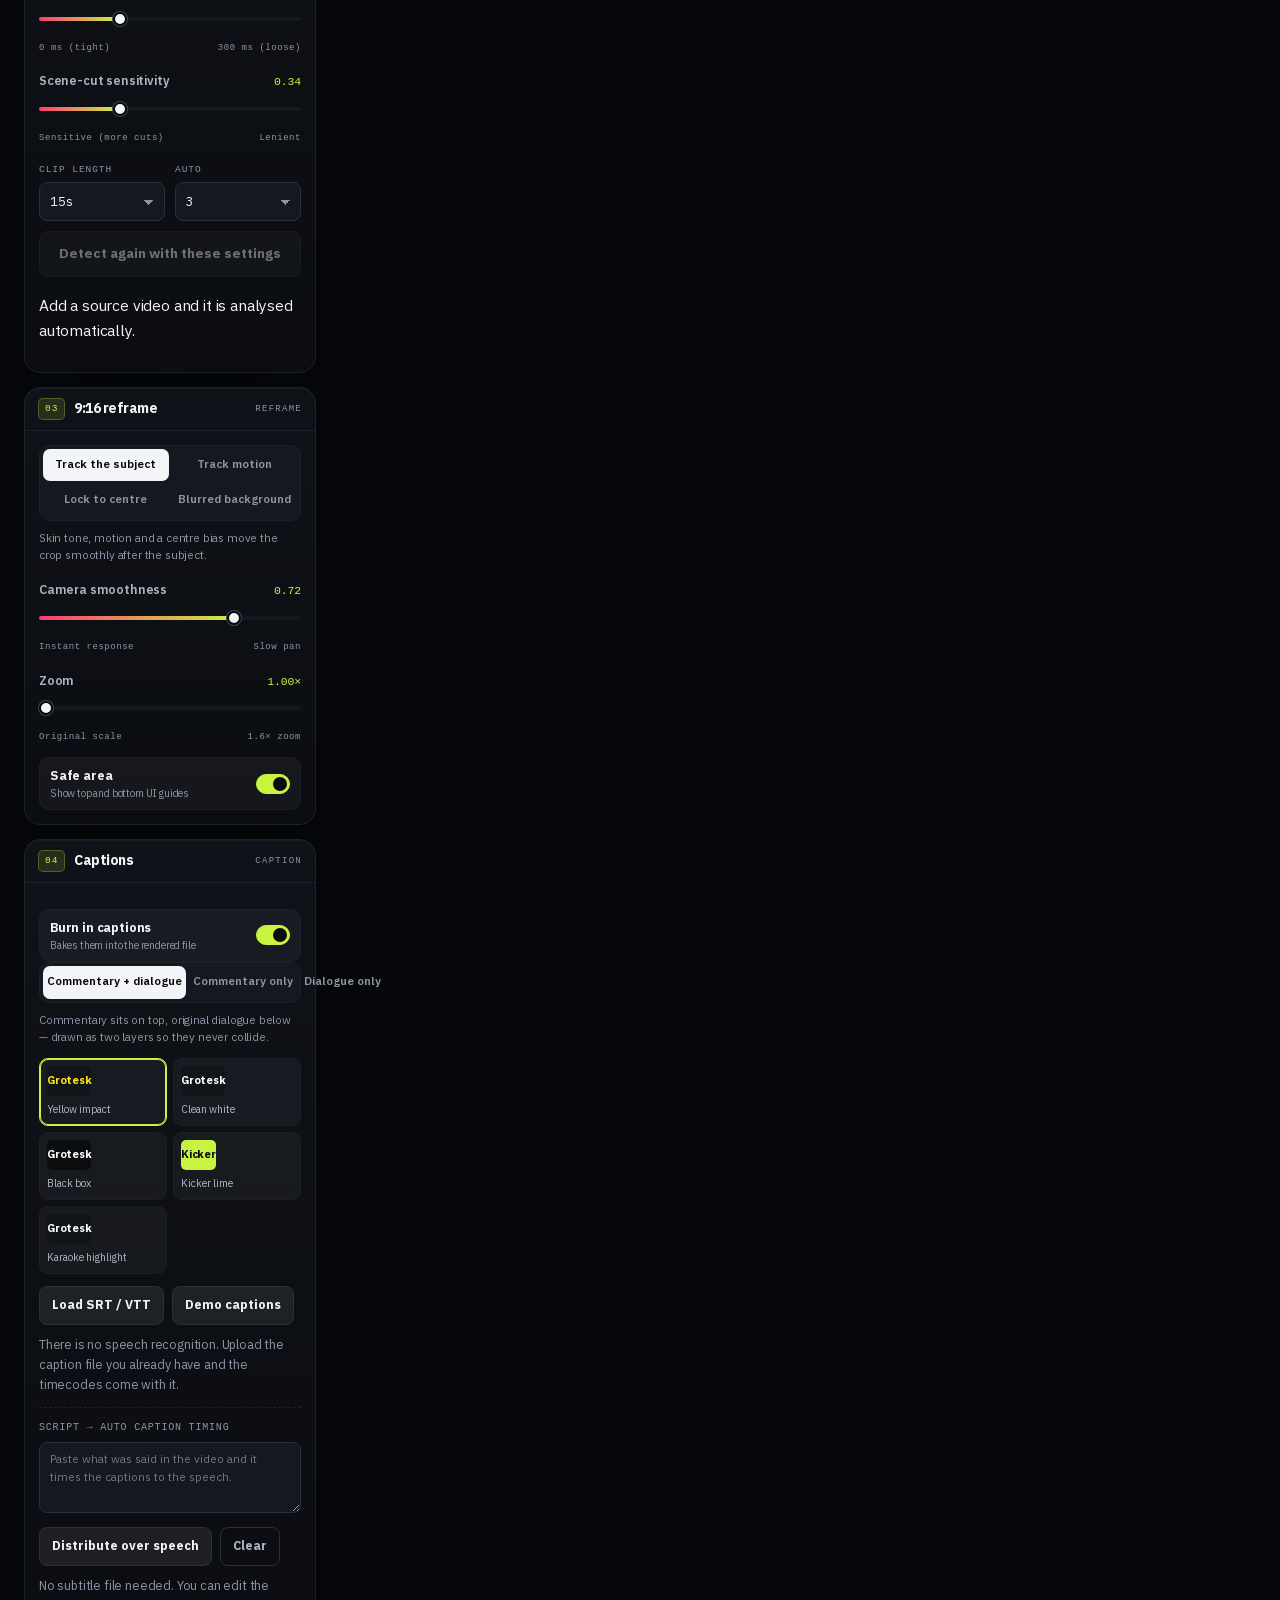
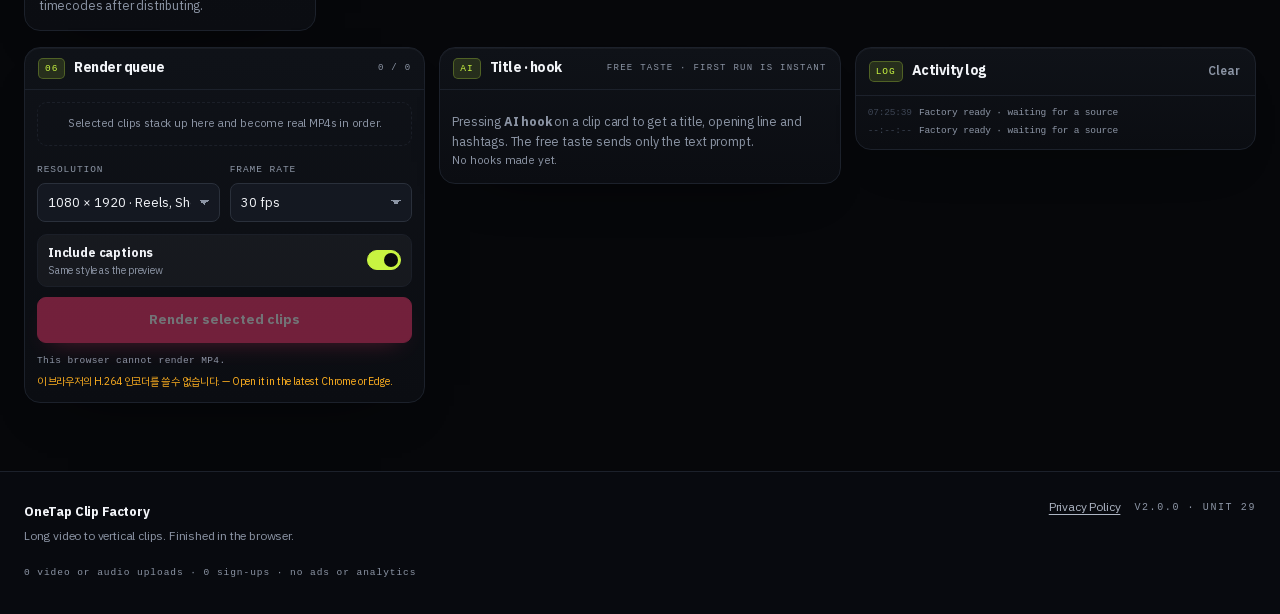
==== commit 4800ac53: "feat(ref): YouTube 키 지우기 버튼 추가" ====
--- a/index.html
+++ b/index.html
@@ -889,10 +889,13 @@
               <input type="search" id="ref-query" placeholder="예: 중고 노트북, 자취 요리" spellcheck="false" />
               <button type="button" class="btn btn-soft btn-sm" id="btn-ref-search">수집</button>
             </div>
-            <label class="mini-field" for="inp-yt-key" hidden id="yt-key-field">
-              <span>YouTube Data API 키 (무료)</span>
-              <input type="password" id="inp-yt-key" autocomplete="off" placeholder="AIza..." />
-            </label>
+            <div class="yt-key-row" hidden id="yt-key-field">
+              <label class="mini-field" for="inp-yt-key">
+                <span>YouTube Data API 키 (무료)</span>
+                <input type="password" id="inp-yt-key" autocomplete="off" placeholder="AIza..." />
+              </label>
+              <button type="button" class="btn btn-ghost btn-sm" id="btn-yt-key-clear">키 지우기</button>
+            </div>
             <p class="hint" id="ref-note">키가 없으면 키 입력칸이 열립니다. 영상 길이·조회수·훅 문장을 목록에서 고르면 프리셋이 적용됩니다.</p>
             <div class="ref-list" id="ref-list"></div>
           </div>
--- a/styles.css
+++ b/styles.css
@@ -1171,3 +1171,8 @@
   .ref-thumb { width: 52px; }
   .ref-apply { grid-column: 2; justify-self: start; }
 }
+
+.yt-key-row { display: flex; align-items: flex-end; gap: 8px; }
+.yt-key-row .mini-field { flex: 1; }
+
+.yt-key-row[hidden] { display: none; }
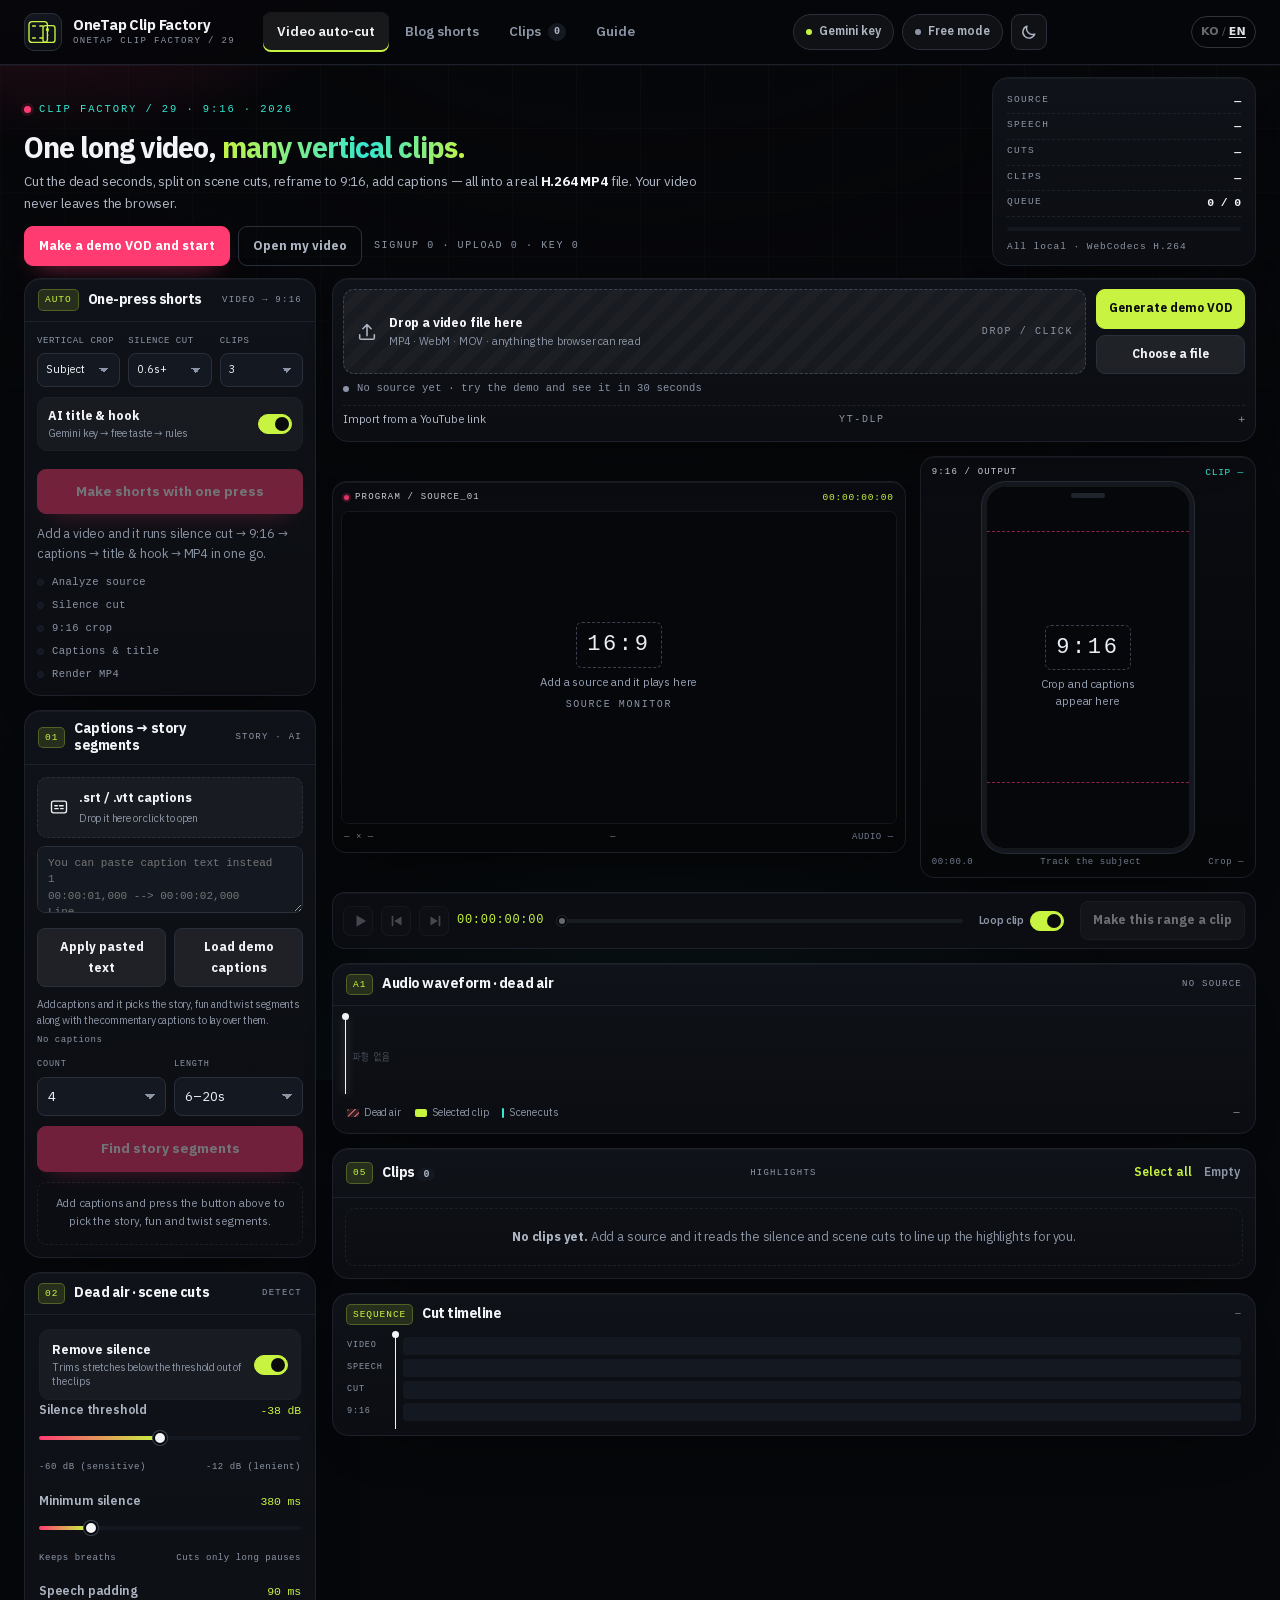
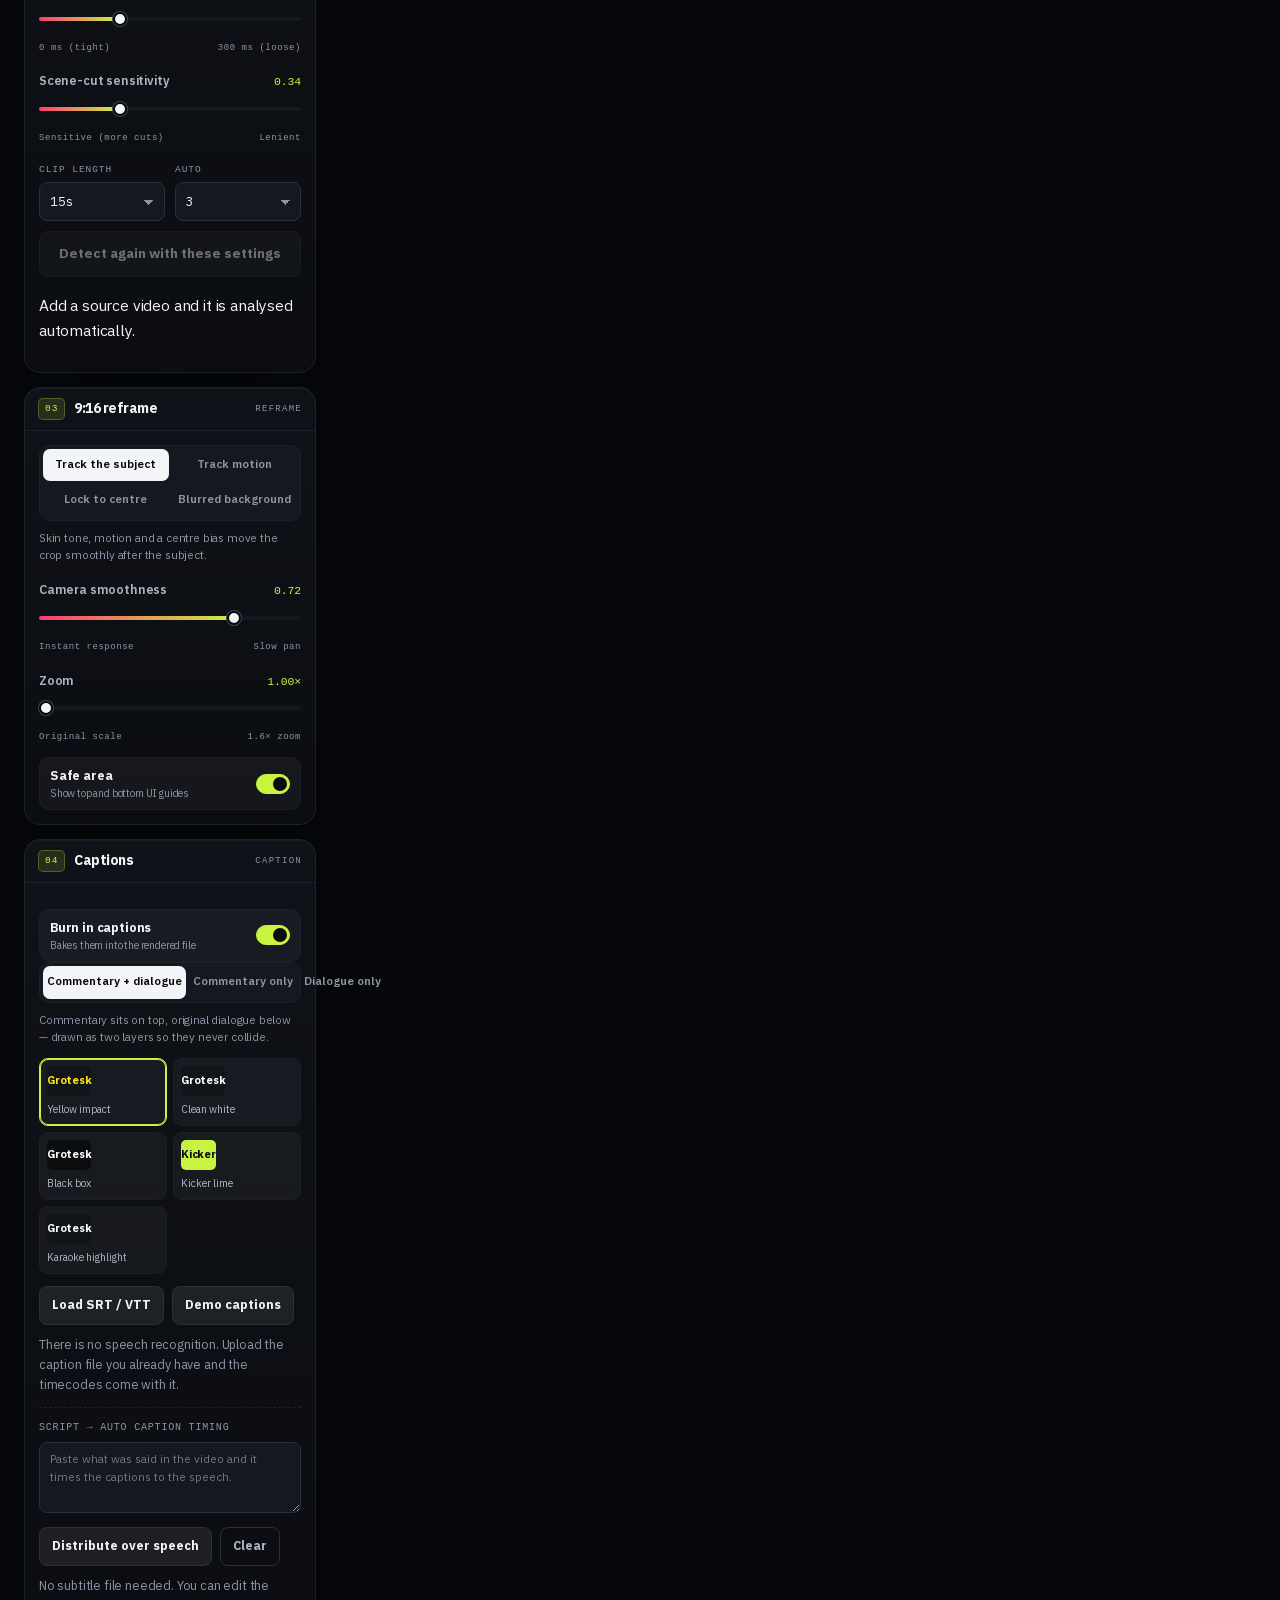
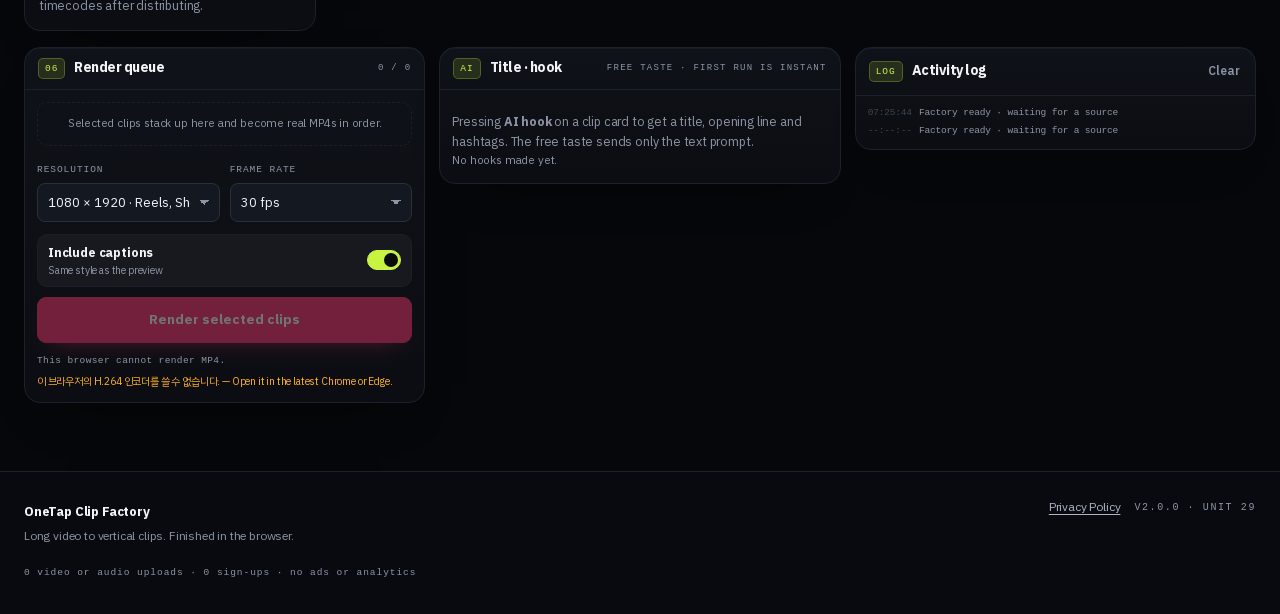
==== commit a69082f9: "fix(ref): 키 입력칸을 항상 보이게, 저장된 키는 placeholder로 안내" ====
--- a/index.html
+++ b/index.html
@@ -889,7 +889,7 @@
               <input type="search" id="ref-query" placeholder="예: 중고 노트북, 자취 요리" spellcheck="false" />
               <button type="button" class="btn btn-soft btn-sm" id="btn-ref-search">수집</button>
             </div>
-            <div class="yt-key-row" hidden id="yt-key-field">
+            <div class="yt-key-row" id="yt-key-field">
               <label class="mini-field" for="inp-yt-key">
                 <span>YouTube Data API 키 (무료)</span>
                 <input type="password" id="inp-yt-key" autocomplete="off" placeholder="AIza..." />
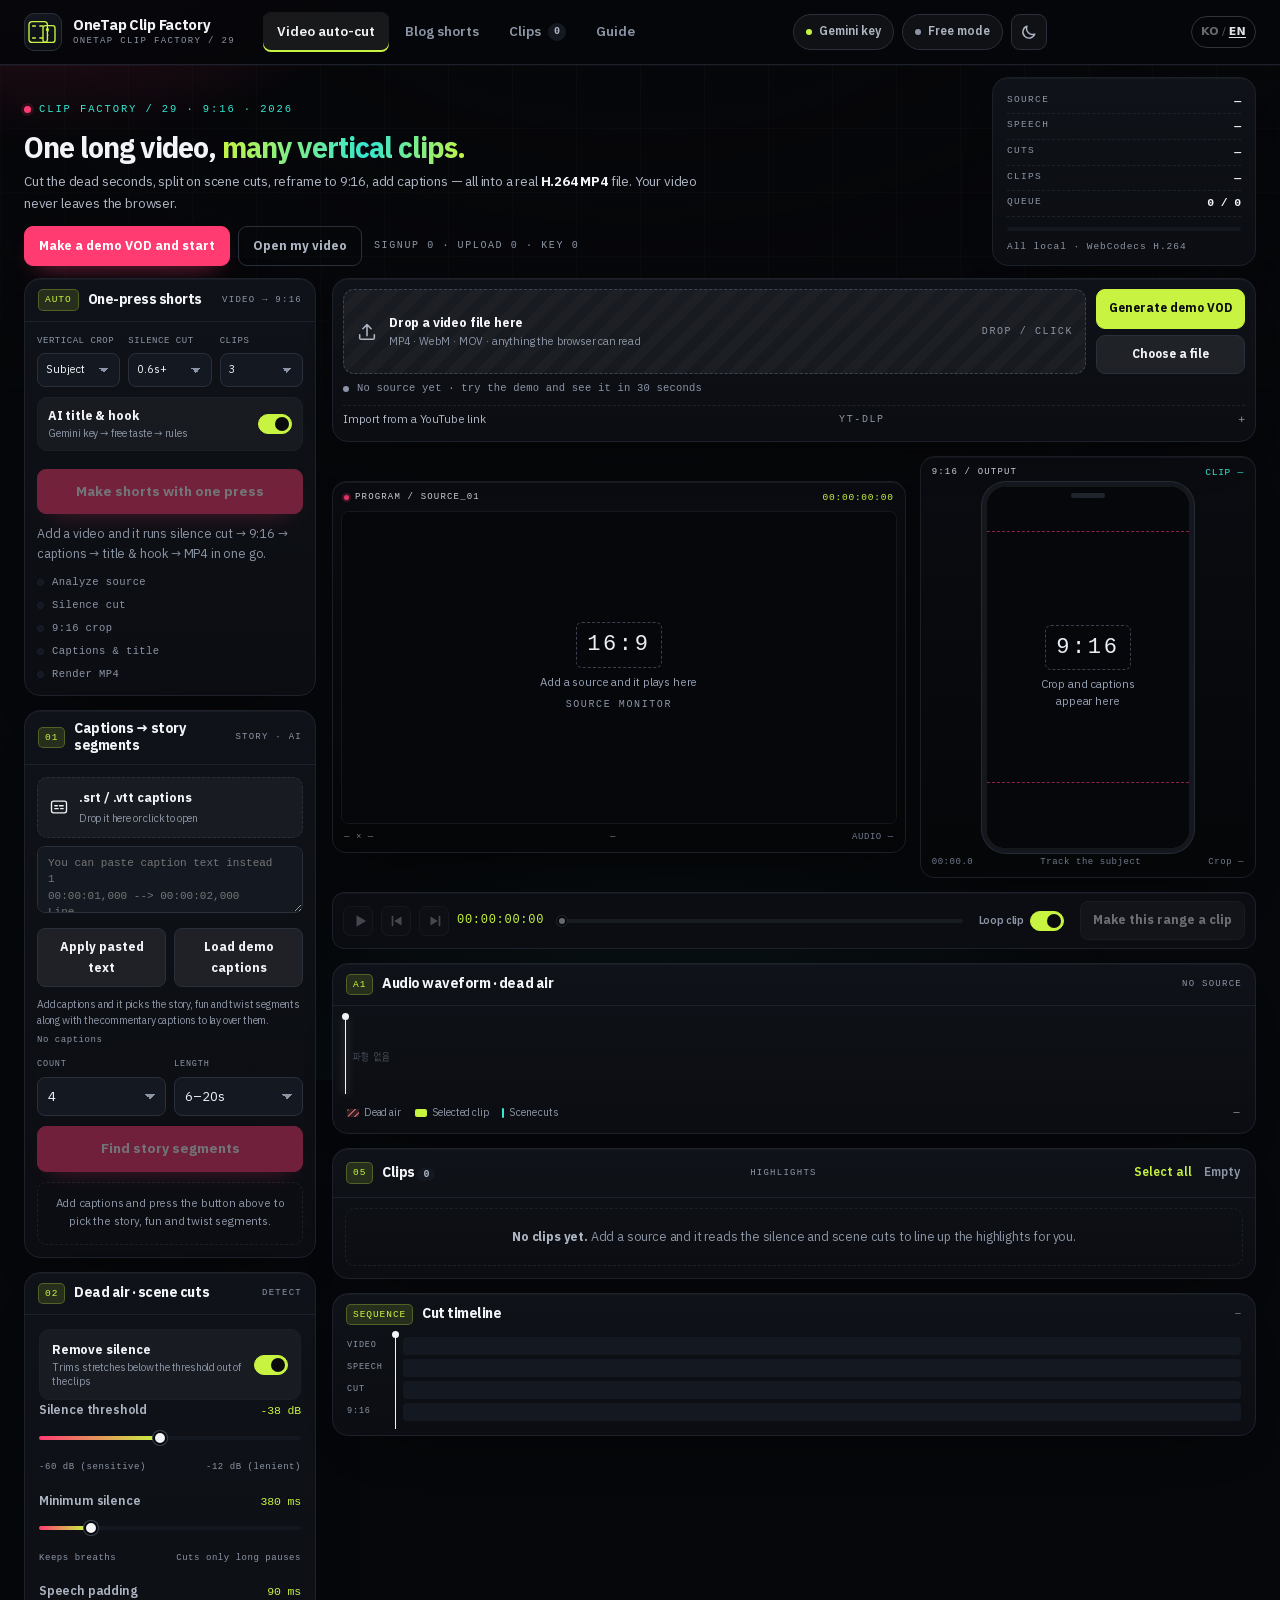
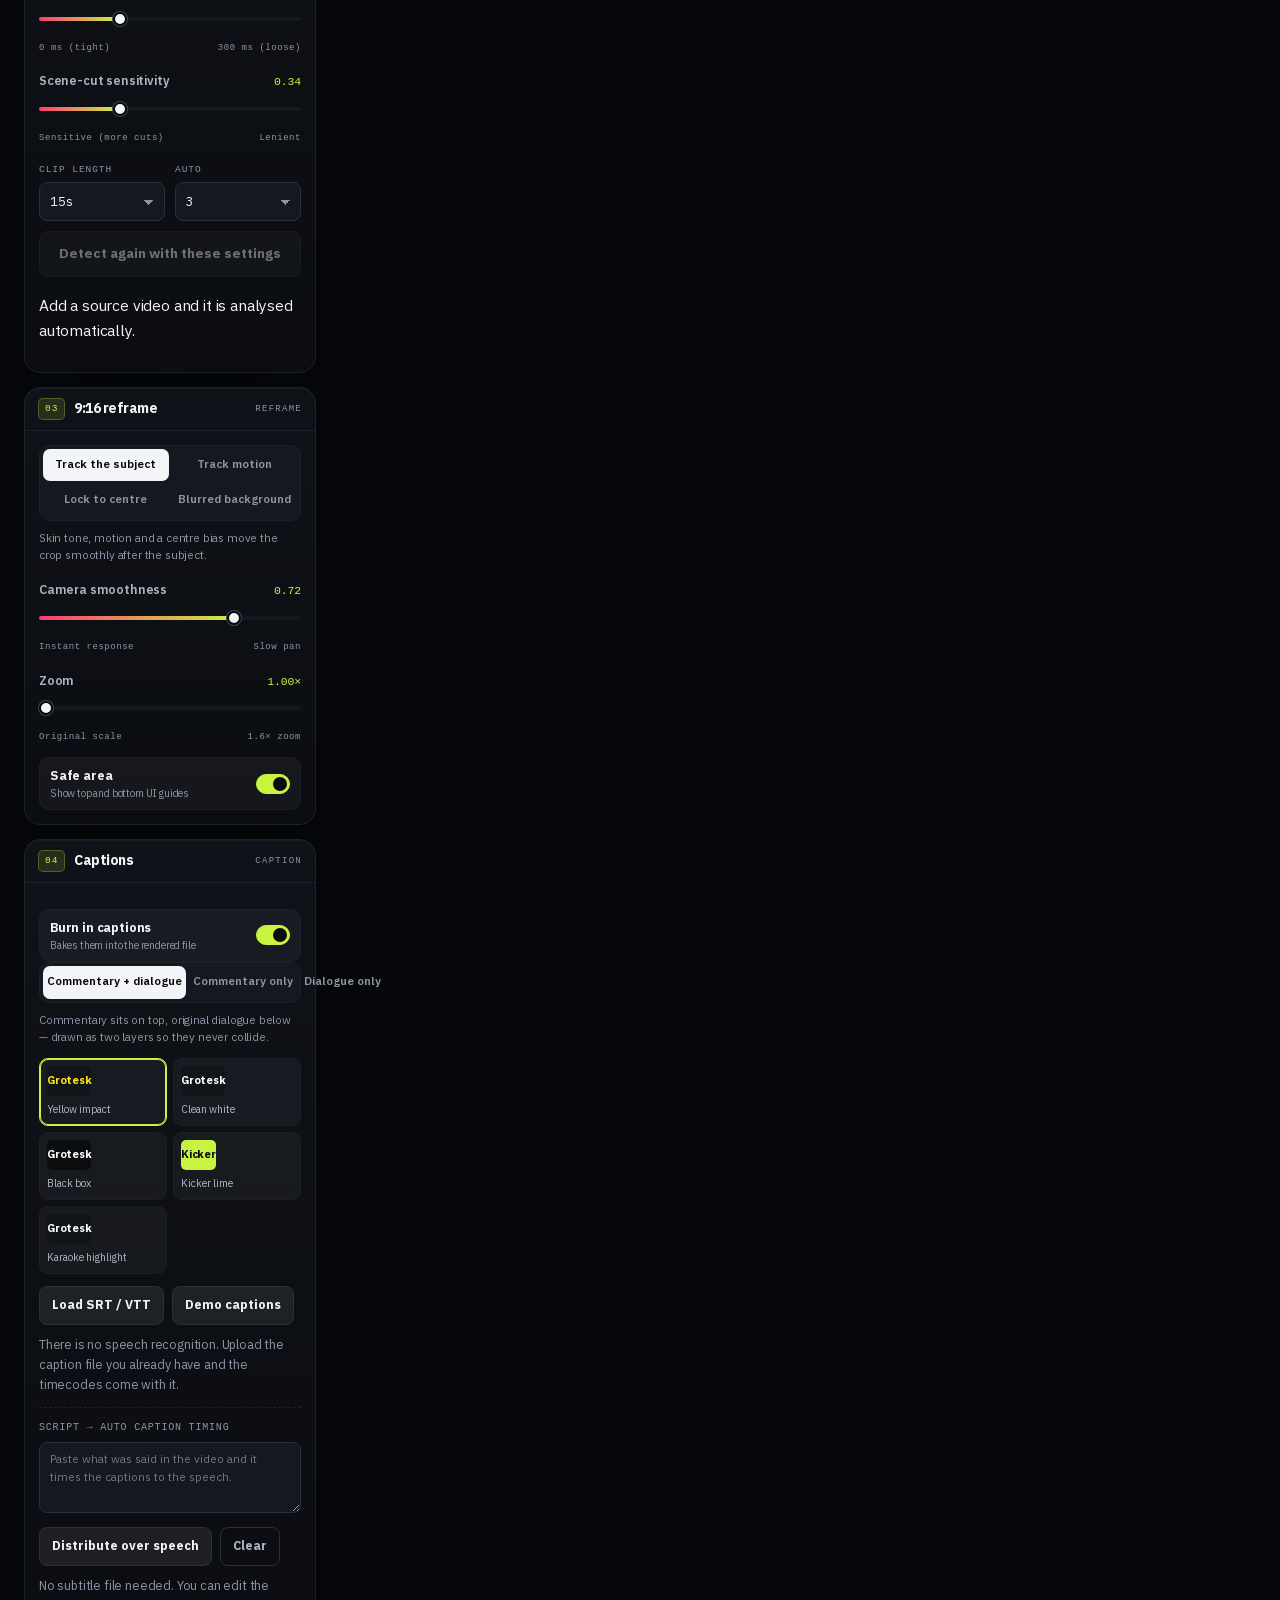
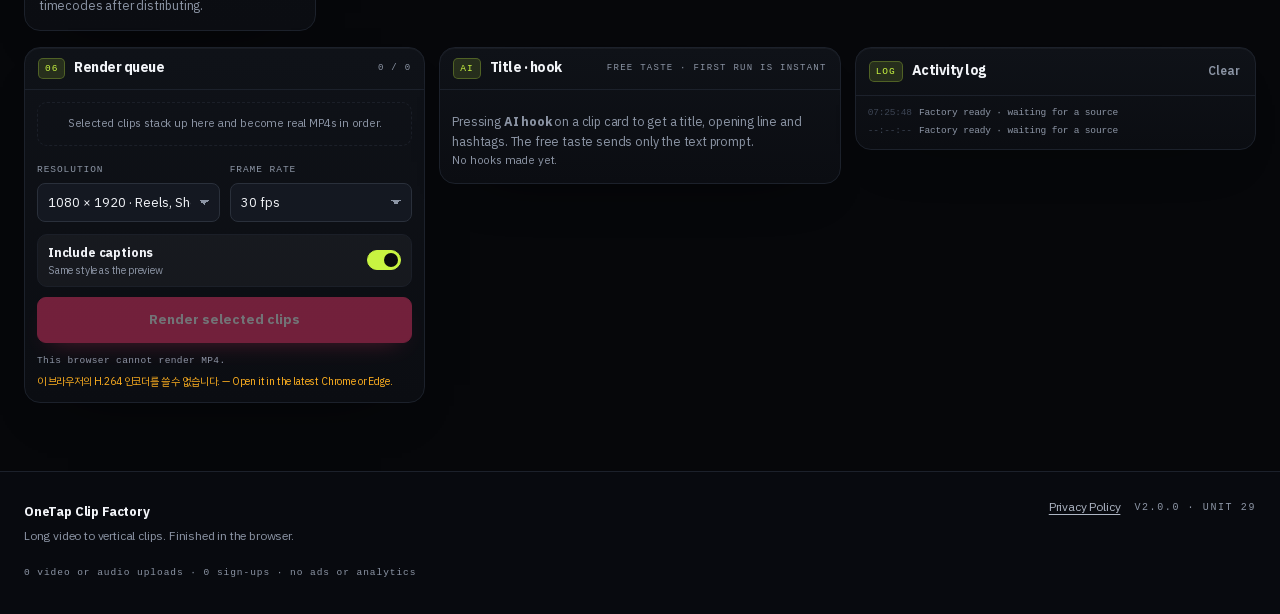
==== commit 3ab901a0: "chore(cache): 정적 자산에 버전 쿼리(?v=2.1.0) 추가" ====
--- a/index.html
+++ b/index.html
@@ -9,7 +9,7 @@
 <meta name="color-scheme" content="dark light" />
 <link rel="canonical" href="https://marcj81.github.io/onetap-clip-factory/" />
 <link rel="icon" href="favicon.svg" type="image/svg+xml" />
-<link rel="stylesheet" href="styles.css" />
+<link rel="stylesheet" href="styles.css?v=2.1.0" />
 <script type="application/ld+json">
 {"@context":"https://schema.org","@type":"WebApplication","name":"원탭 클립 팩토리","applicationCategory":"MultimediaApplication","operatingSystem":"Web","offers":{"@type":"Offer","price":"0","priceCurrency":"KRW"},"description":"긴 영상을 무음 제거·장면 컷 감지·9:16 피사체 추적 리프레임·자막과 함께 여러 개의 숏폼 MP4(H.264)로 뽑는 브라우저 완결 도구. 자막을 넣으면 AI가 스토리·재미 구간을 추천하고 해설 자막을 새로 쓰며, 서버 전송 없이 동작합니다.","inLanguage":"ko"}
 </script>
@@ -1118,19 +1118,19 @@
   </div>
 </div>
 
-<script src="core.js"></script>
-<script src="engines/gemini-core.js"></script>
-<script src="engines/free-ai.js"></script>
-<script src="engines/pro-api-connector.js"></script>
-<script src="engines/pro-studio.js"></script>
-<script src="engines/blog-source.js"></script>
-<script src="engines/tts.js"></script>
-<script src="engines/bgm.js"></script>
+<script src="core.js?v=2.1.0"></script>
+<script src="engines/gemini-core.js?v=2.1.0"></script>
+<script src="engines/free-ai.js?v=2.1.0"></script>
+<script src="engines/pro-api-connector.js?v=2.1.0"></script>
+<script src="engines/pro-studio.js?v=2.1.0"></script>
+<script src="engines/blog-source.js?v=2.1.0"></script>
+<script src="engines/tts.js?v=2.1.0"></script>
+<script src="engines/bgm.js?v=2.1.0"></script>
 <script src="assets/vendor/wavesurfer.min.js"></script>
-<script src="media.js"></script>
-<script src="demo.js"></script>
-<script src="render.js"></script>
-<script src="app.js"></script>
-<script src="i18n.js"></script>
+<script src="media.js?v=2.1.0"></script>
+<script src="demo.js?v=2.1.0"></script>
+<script src="render.js?v=2.1.0"></script>
+<script src="app.js?v=2.1.0"></script>
+<script src="i18n.js?v=2.1.0"></script>
 </body>
 </html>
